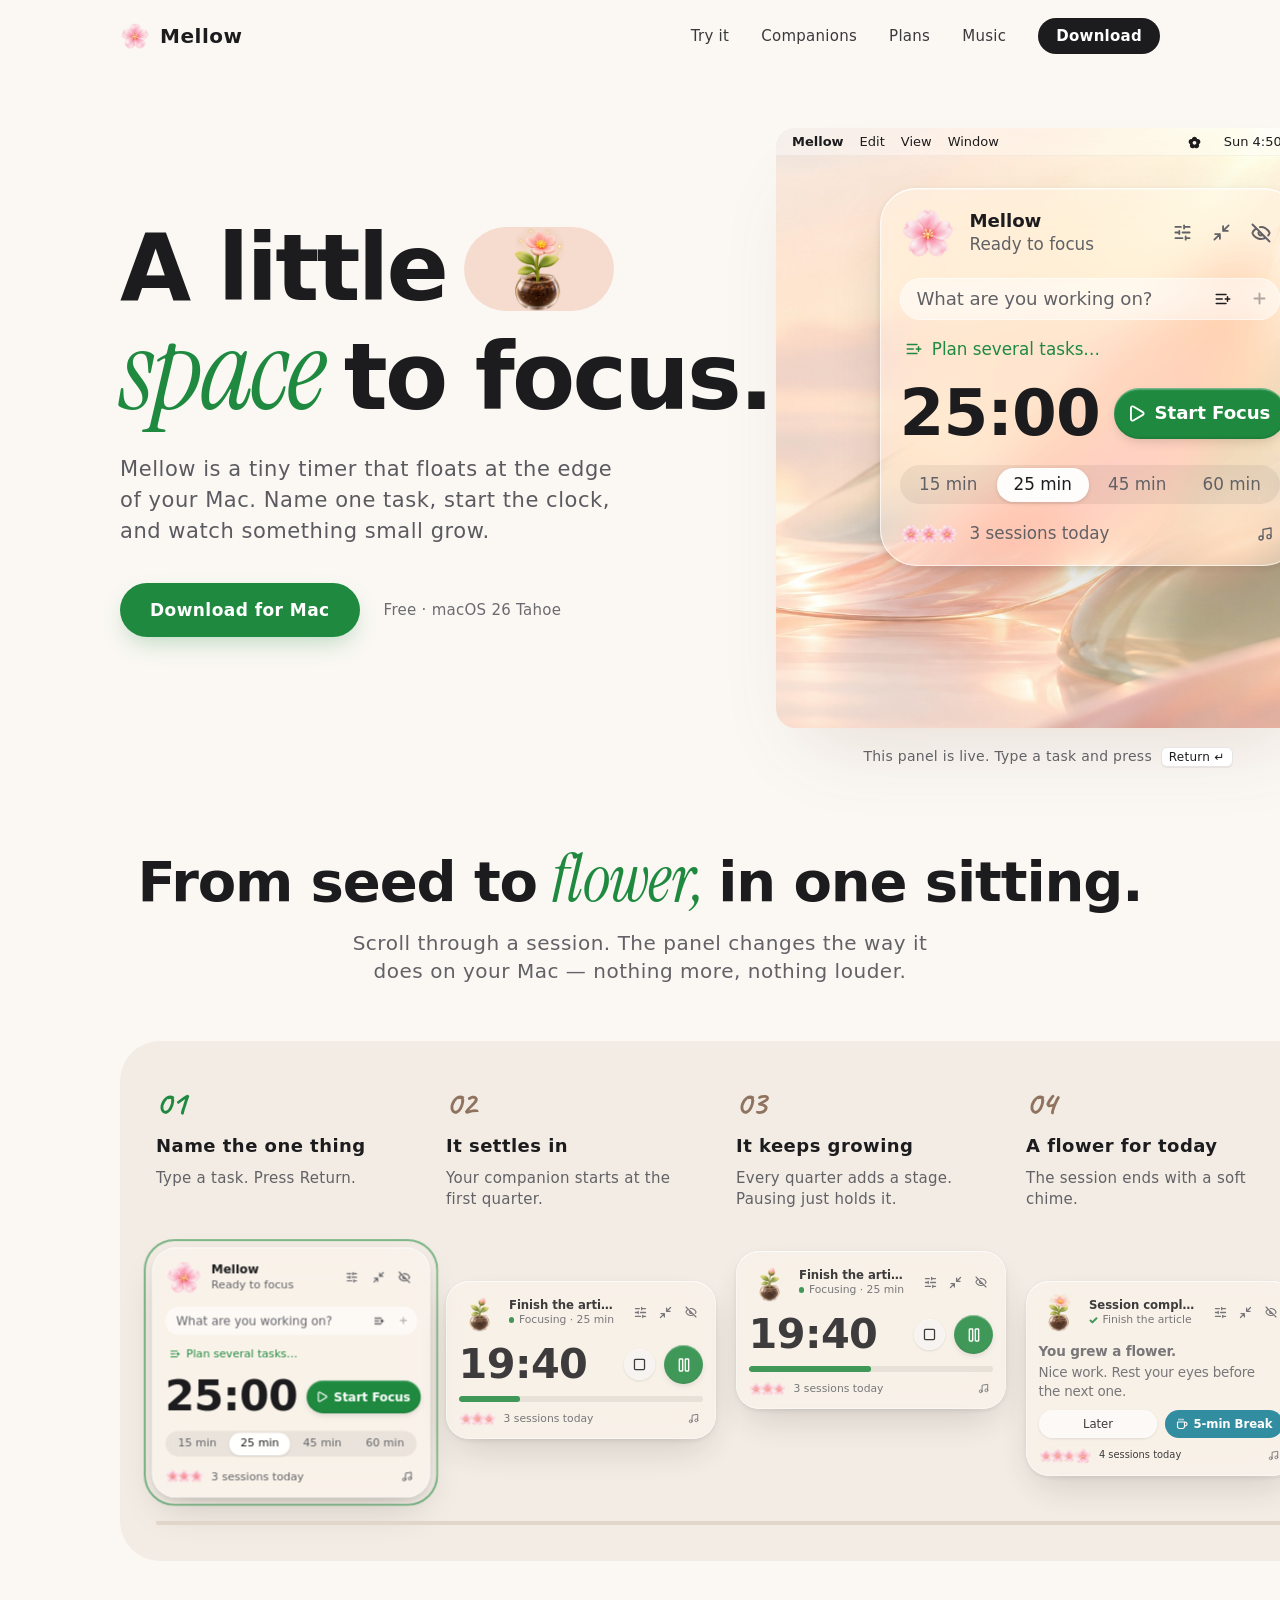
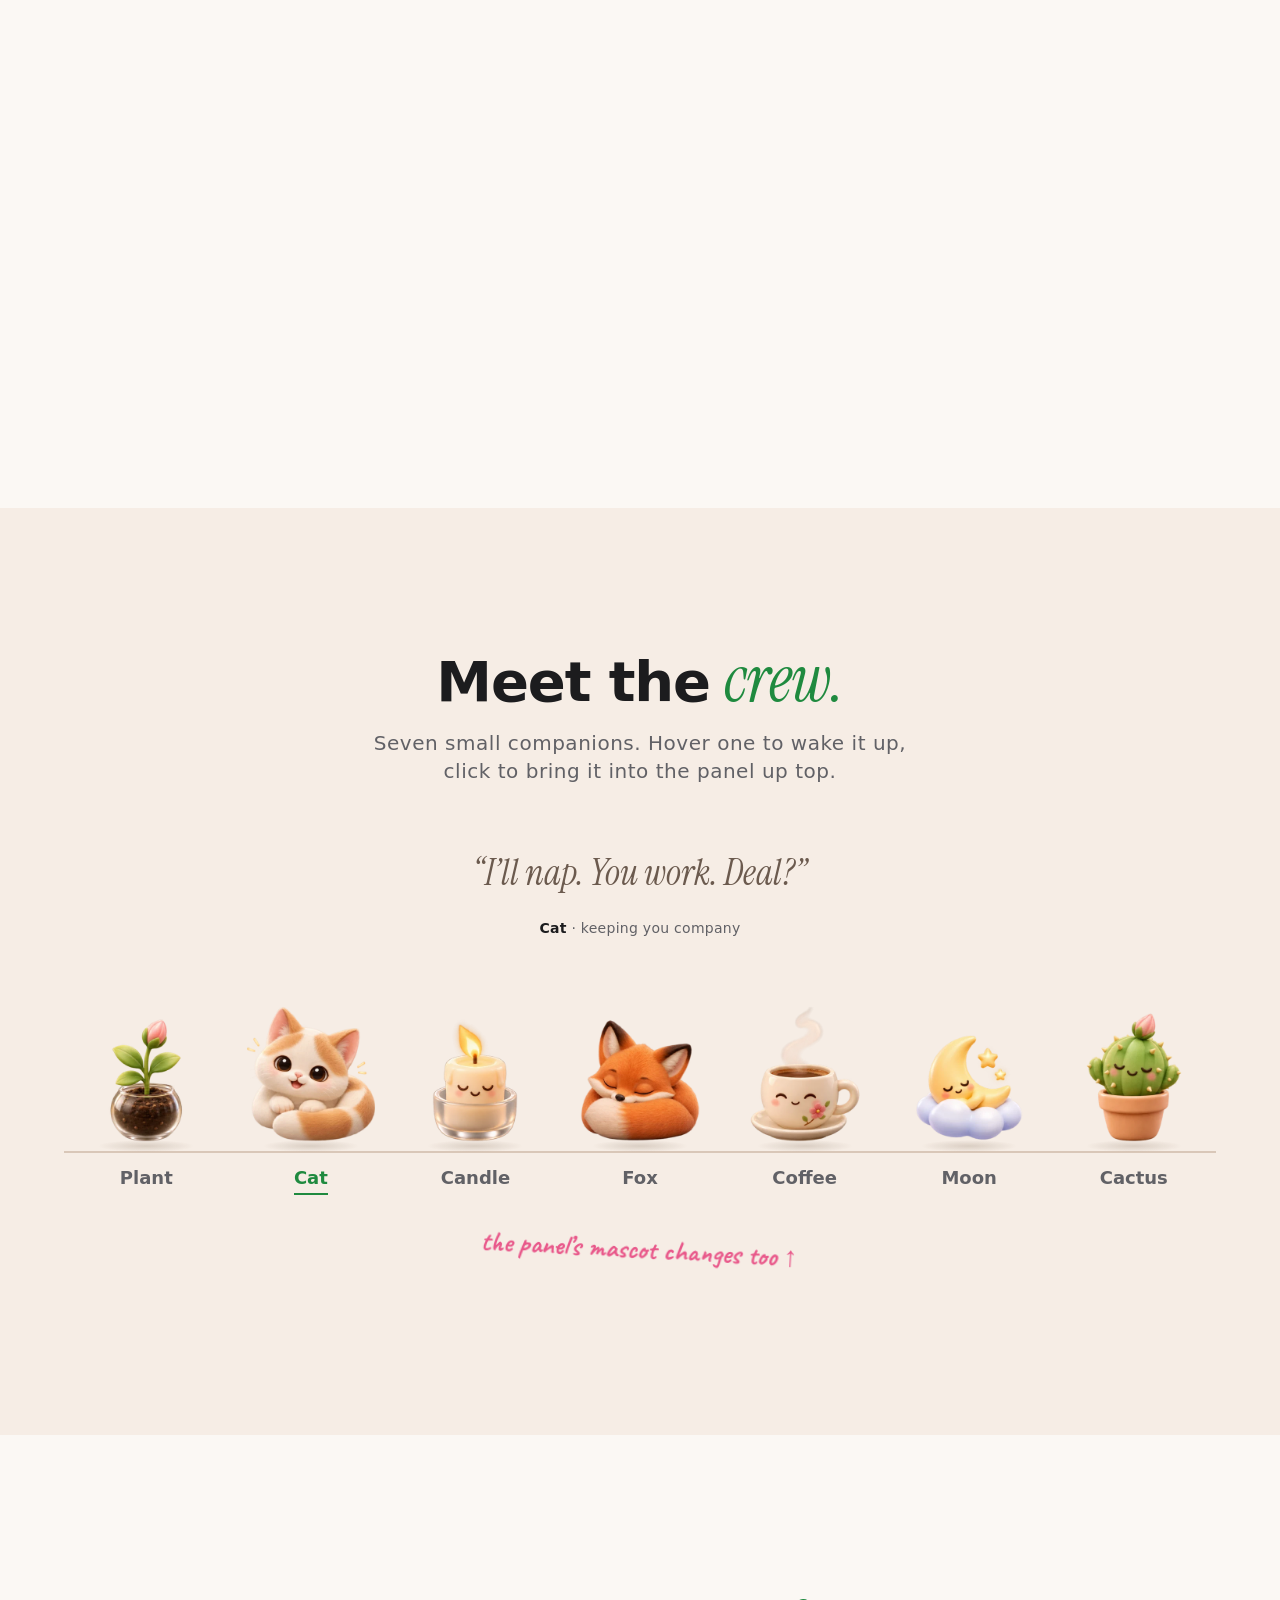
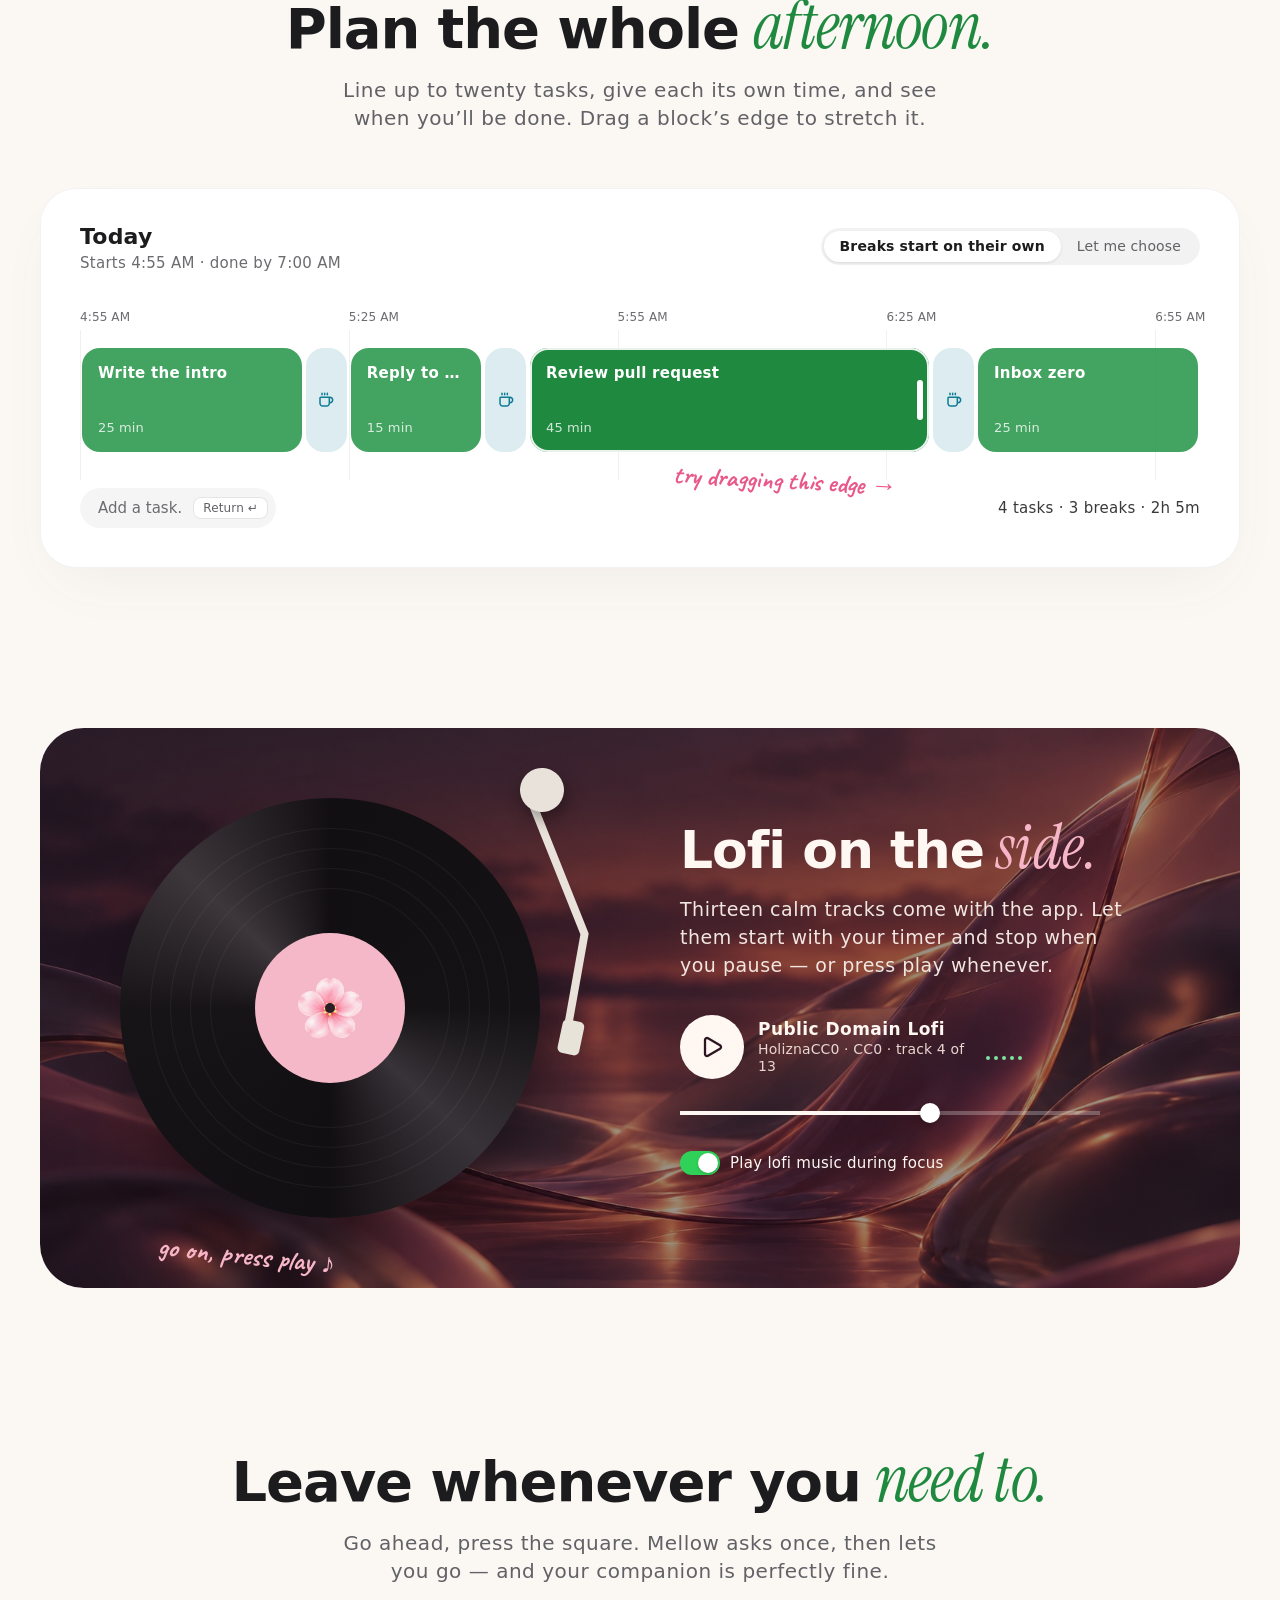
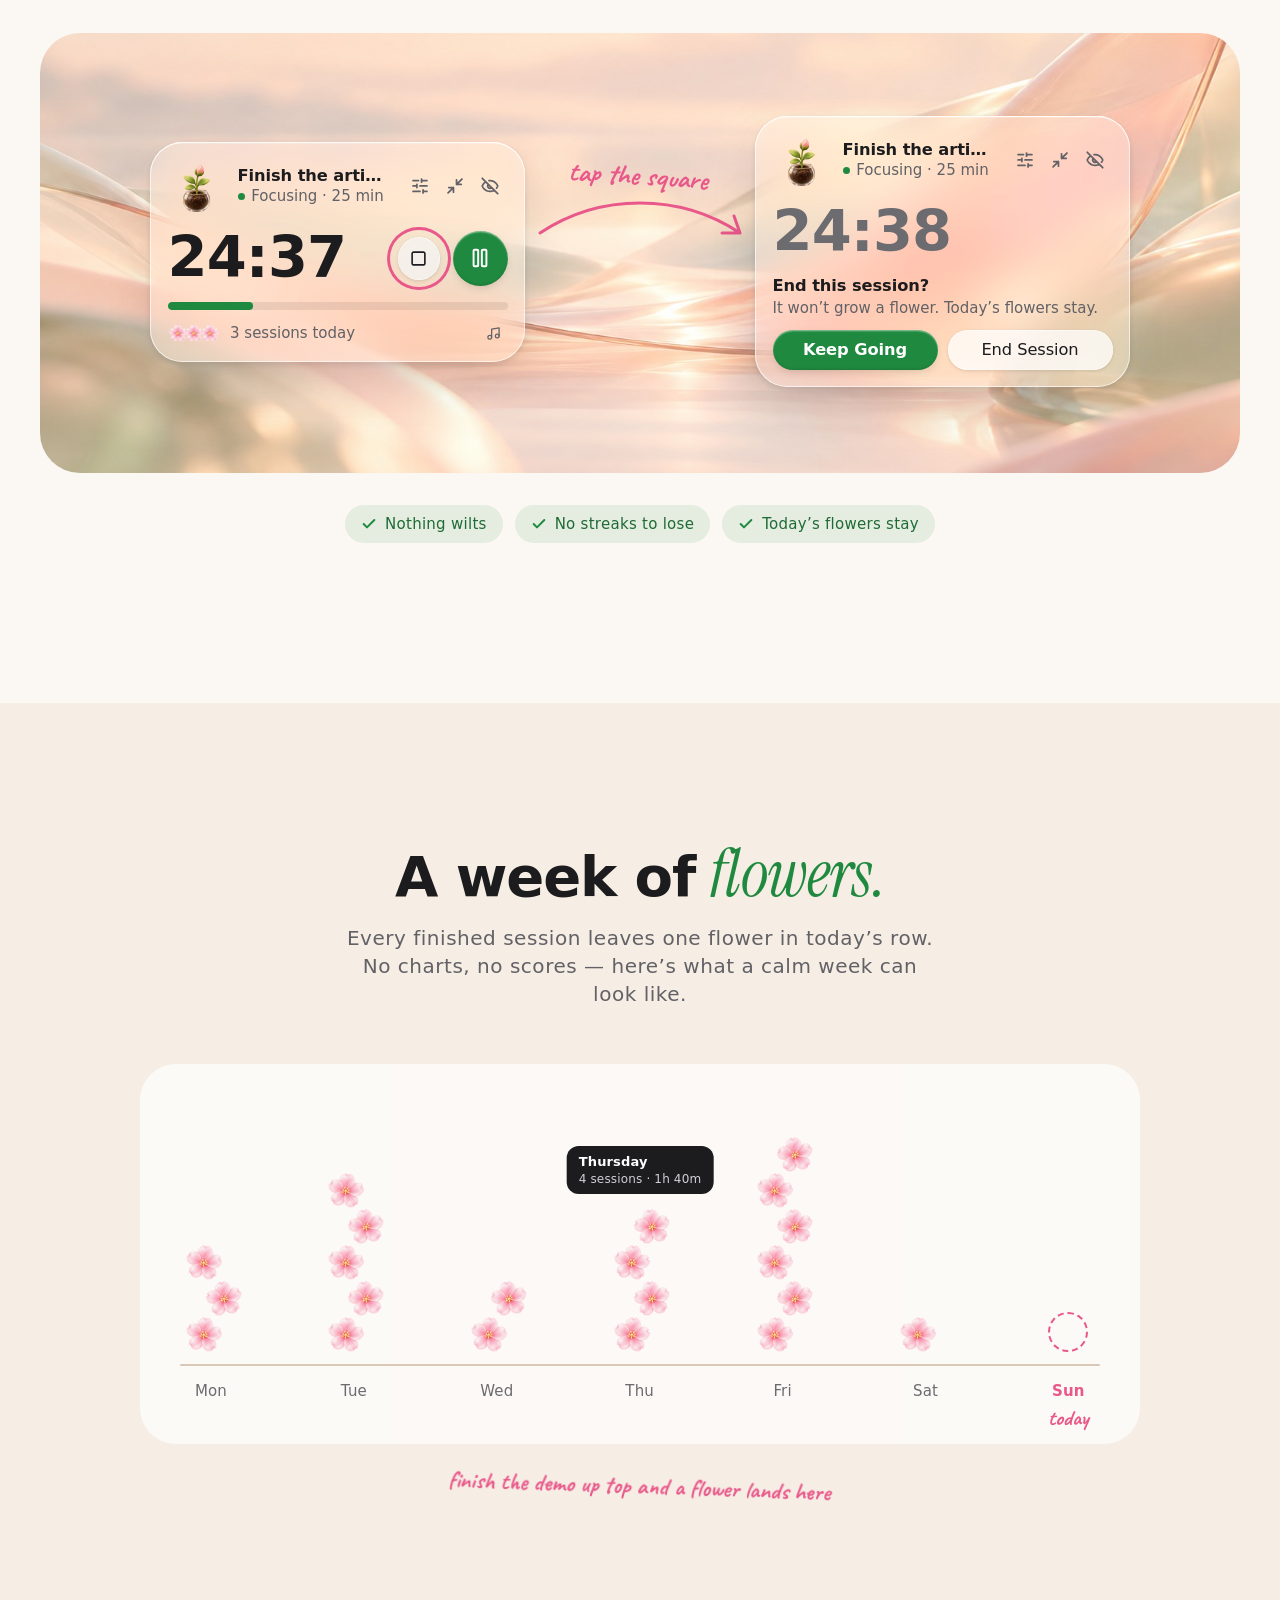
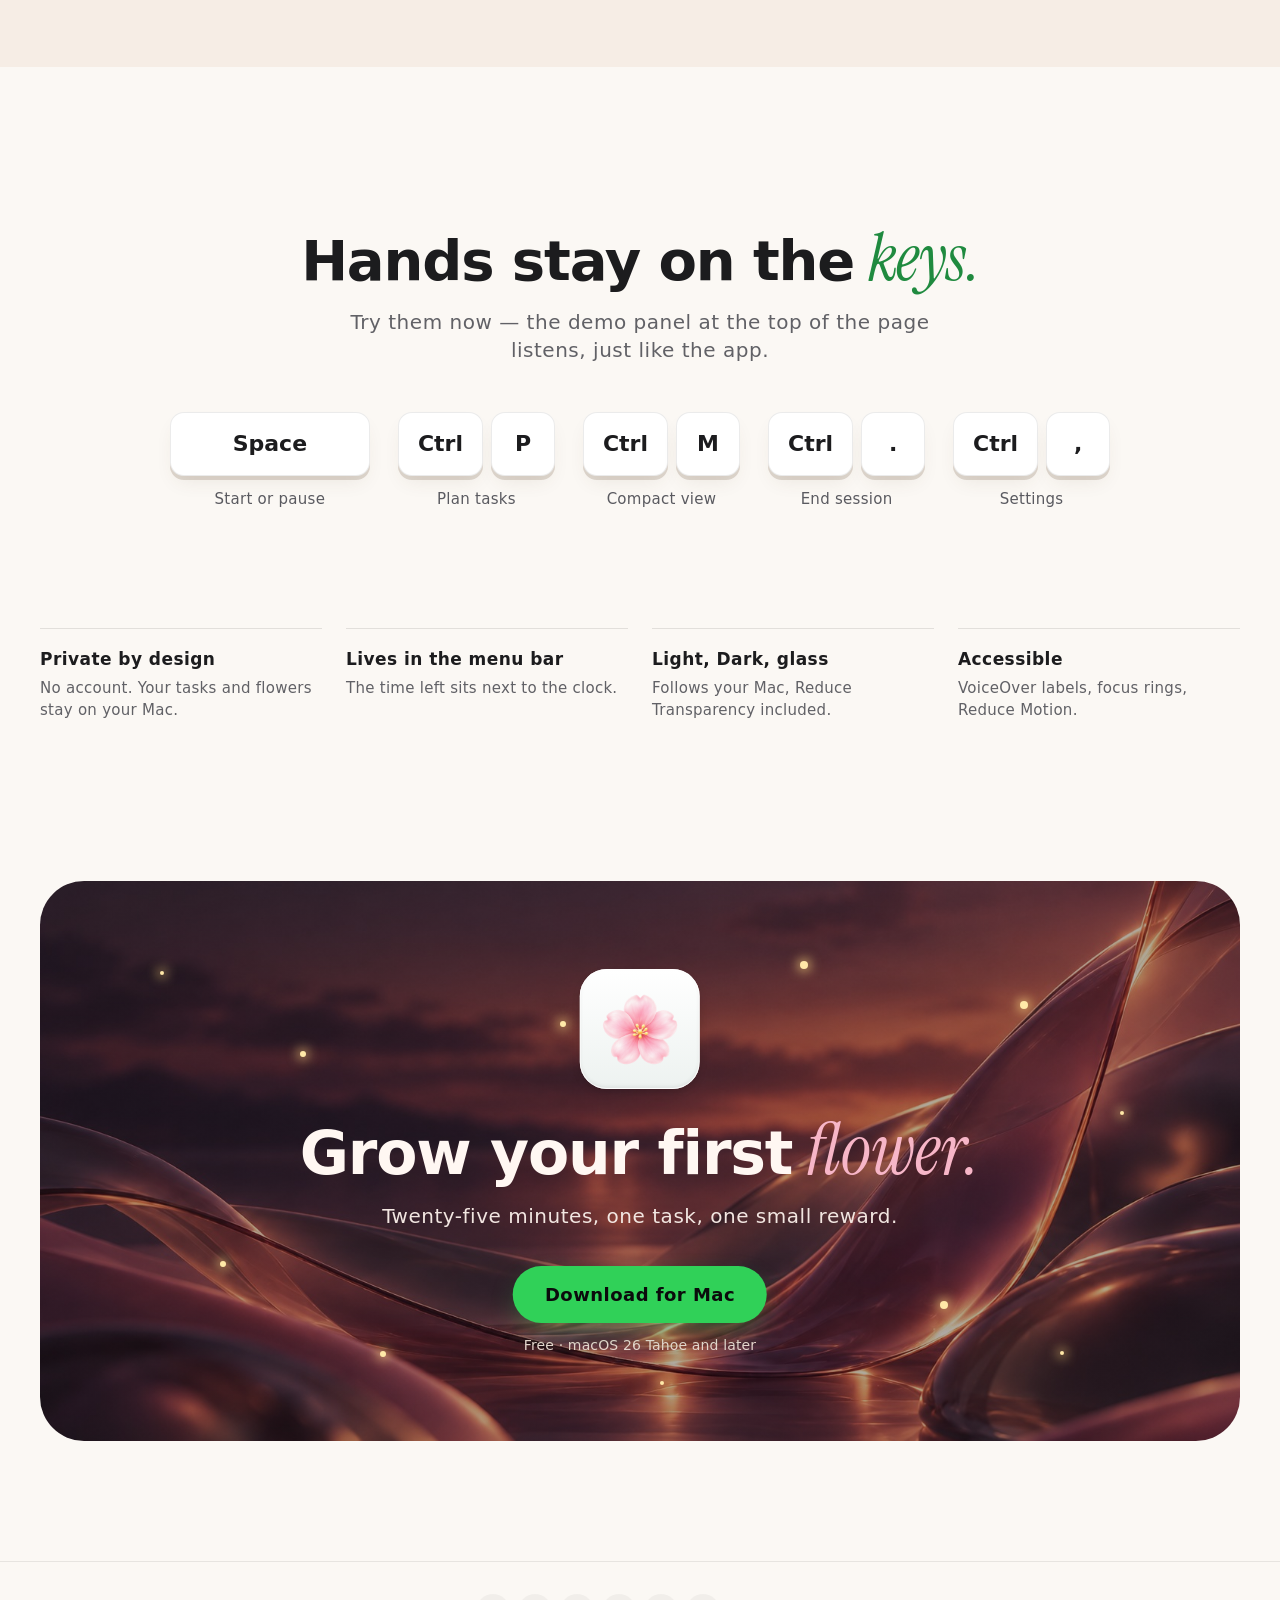
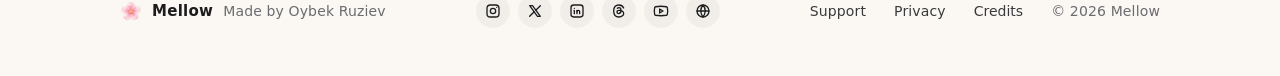
==== website/index.html @ c7fdf2b0 "Redesign the hero stage and the crew section The floating 3D mascots, handwritten arrow and grid of " ====
<!doctype html>
<html lang="en">
<head>
  <meta charset="utf-8">
  <meta name="viewport" content="width=device-width, initial-scale=1">
  <title>Mellow — Focus Timer for Mac</title>
  <meta name="description" content="Mellow is a calm focus timer for Mac. Name one task, start the clock, and watch a small companion grow. Free for macOS 26 Tahoe.">
  <link rel="canonical" href="https://bemellow.cc/">
  <meta name="robots" content="index, follow, max-image-preview:large, max-snippet:-1">
  <meta name="theme-color" content="#fbf8f4">
  <meta name="author" content="Oybek Ruziev">
  <meta name="application-name" content="Mellow">
  <meta name="apple-mobile-web-app-title" content="Mellow">

  <meta property="og:type" content="website">
  <meta property="og:site_name" content="Mellow">
  <meta property="og:url" content="https://bemellow.cc/">
  <meta property="og:title" content="Mellow — Focus Timer for Mac">
  <meta property="og:description" content="Mellow is a calm focus timer for Mac. Name one task, start the clock, and watch a small companion grow. Free for macOS 26 Tahoe.">
  <meta property="og:image" content="https://bemellow.cc/og-image.jpg?v=2">
  <meta property="og:image:secure_url" content="https://bemellow.cc/og-image.jpg?v=2">
  <meta property="og:image:type" content="image/jpeg">
  <meta property="og:image:width" content="1200">
  <meta property="og:image:height" content="600">
  <meta property="og:image:alt" content="Mellow: A little space to focus. The floating focus panel with 24:38 left, and the cat, plant and fox companions.">
  <meta property="og:locale" content="en_US">
  <meta name="twitter:card" content="summary_large_image">
  <meta name="twitter:title" content="Mellow — Focus Timer for Mac">
  <meta name="twitter:description" content="Mellow is a calm focus timer for Mac. Name one task, start the clock, and watch a small companion grow. Free for macOS 26 Tahoe.">
  <meta name="twitter:image" content="https://bemellow.cc/og-image.jpg?v=2">
  <meta name="twitter:image:alt" content="Mellow: A little space to focus. The floating focus panel with 24:38 left, and the cat, plant and fox companions.">

  <link rel="icon" href="/favicon.ico" sizes="48x48">
  <link rel="icon" type="image/png" sizes="32x32" href="/favicon-32.png">
  <link rel="icon" type="image/png" sizes="48x48" href="/favicon-48.png">
  <link rel="icon" type="image/png" sizes="96x96" href="/favicon-96.png">
  <link rel="icon" type="image/png" sizes="192x192" href="/favicon-192.png">
  <link rel="apple-touch-icon" sizes="180x180" href="/apple-touch-icon.png">
  <link rel="manifest" href="/site.webmanifest">

  <script type="application/ld+json">
  {
    "@context": "https://schema.org",
    "@graph": [
      {
        "@type": "WebSite",
        "@id": "https://bemellow.cc/#website",
        "name": "Mellow",
        "alternateName": ["Mellow focus timer", "bemellow"],
        "url": "https://bemellow.cc/",
        "inLanguage": "en"
      },
      {
        "@type": "SoftwareApplication",
        "@id": "https://bemellow.cc/#app",
        "name": "Mellow",
        "alternateName": "Mellow focus timer",
        "url": "https://bemellow.cc/",
        "description": "Mellow is a calm focus timer for Mac. Name one task, start the clock, and watch a small companion grow. Free for macOS 26 Tahoe.",
        "applicationCategory": "ProductivityApplication",
        "applicationSubCategory": "Focus timer",
        "operatingSystem": "macOS 26 Tahoe or later",
        "downloadUrl": "https://bemellow.cc/download/Mellow.dmg",
        "image": "https://bemellow.cc/og-image.jpg",
        "screenshot": "https://bemellow.cc/og-image.jpg",
        "isAccessibleForFree": true,
        "offers": { "@type": "Offer", "price": "0", "priceCurrency": "USD" },
        "author": { "@type": "Person", "name": "Oybek Ruziev", "url": "https://aidancreates.space" },
        "publisher": { "@type": "Person", "name": "Oybek Ruziev", "url": "https://aidancreates.space" }
      }
    ]
  }
  </script>
  <link rel="preconnect" href="https://fonts.googleapis.com">
  <link rel="preconnect" href="https://fonts.gstatic.com" crossorigin>
  <link rel="stylesheet" href="https://fonts.googleapis.com/css2?family=Caveat:wght@700&family=Instrument+Serif:ital@1&display=swap">
  <link rel="stylesheet" href="styles.css">
  <script type="module" src="app.js"></script>
</head>
<body>
<a class="skip" href="#main">Skip to content</a>

<header class="nav" id="top">
  <a class="brand" href="#top" aria-label="Mellow home">
    <img src="assets/logo.png" alt="" width="30" height="30">
    <span>Mellow</span>
  </a>
  <nav class="nav-links" aria-label="Main">
    <a href="#try" data-try>Try it</a>
    <a href="#companions">Companions</a>
    <a href="#plans">Plans</a>
    <a href="#music">Music</a>
    <button class="nav-chip" type="button" data-nav-chip hidden aria-label="Back to the demo timer">
      <i class="ic ic-mellow" aria-hidden="true"></i><span data-chip-time>25:00</span>
    </button>
    <a class="btn-nav" href="/download/Mellow.dmg">Download</a>
  </nav>
</header>

<main id="main">

<!-- Hero · Try it -->
<section class="hero" id="try" aria-labelledby="hero-title">
  <div class="hero-copy">
    <h1 id="hero-title" class="hero-title">
      <span class="hero-line hero-line-1">A little
        <span class="hero-pill" aria-hidden="true"><img src="assets/companions/plant-done.webp" alt="" width="92" height="92"></span>
      </span>
      <span class="hero-line hero-line-2"><em class="accent">space</em> to focus.</span>
    </h1>
    <p class="hero-sub">Mellow is a tiny timer that floats at the edge of your Mac. Name one task, start the clock, and watch something small grow.</p>
    <div class="hero-ctas">
      <a class="btn-green" href="/download/Mellow.dmg">Download for Mac</a>
      <span class="hero-req">Free · macOS 26 Tahoe</span>
    </div>
  </div>

  <div class="stage" data-stage>
    <div class="stage-bg" aria-hidden="true"></div>
    <div class="menubar" aria-hidden="true">
      <span class="mb-left"><b>Mellow</b><span>Edit</span><span>View</span><span>Window</span></span>
      <span class="mb-right"><span class="mb-item" data-mb-item><i class="ic ic-mellow"></i><span data-mb-time hidden>25:00</span></span><span data-mb-clock></span></span>
    </div>

    <div class="panel-wrap" data-panel-wrap>
      <div class="panel demo-panel" data-demo-panel data-view="ready" role="group" aria-label="Mellow demo panel">

        <!-- Ready -->
        <div class="view view-ready is-active" data-view-name="ready">
          <div class="p-header">
            <img class="p-logo" src="assets/logo.png" alt="" width="40" height="40">
            <div class="p-title">
              <span class="p-name">Mellow</span>
              <span class="p-sub">Ready to focus</span>
            </div>
            <div class="p-toolbar">
              <button class="tb" type="button" data-action="settings" aria-label="Settings"><i class="ic ic-settings"></i></button>
              <button class="tb" type="button" data-action="compact" aria-label="Compact view"><i class="ic ic-compact"></i></button>
              <button class="tb" type="button" data-action="hide" aria-label="Hide panel"><i class="ic ic-hide"></i></button>
            </div>
          </div>
          <form class="p-field" data-task-form>
            <label class="sr-only" for="task-input">What are you working on?</label>
            <input id="task-input" type="text" placeholder="What are you working on?" autocomplete="off" maxlength="60" data-task-input>
            <span class="p-field-actions">
              <button type="button" class="fa" data-action="plans" aria-label="Plan several tasks"><i class="ic ic-list"></i></button>
              <button type="button" class="fa fa-dim" data-action="plans" aria-label="Add to plan"><i class="ic ic-plus"></i></button>
            </span>
          </form>
          <button class="p-planlink" type="button" data-action="plans"><i class="ic ic-list"></i>Plan several tasks…</button>
          <div class="p-timer">
            <span class="p-time" data-ready-time>25:00</span>
            <button class="btn-start" type="button" data-action="start"><i class="ic ic-play"></i>Start Focus</button>
          </div>
          <div class="p-seg" role="radiogroup" aria-label="Focus length" data-seg>
            <button type="button" role="radio" aria-checked="false" data-min="15">15 min</button>
            <button type="button" role="radio" aria-checked="true" data-min="25">25 min</button>
            <button type="button" role="radio" aria-checked="false" data-min="45">45 min</button>
            <button type="button" role="radio" aria-checked="false" data-min="60">60 min</button>
          </div>
          <div class="p-today">
            <span class="p-flowers" data-panel-flowers></span>
            <span class="p-today-label" data-panel-count>3 sessions today</span>
            <button class="p-music" type="button" data-action="music" aria-label="Play lofi music" aria-pressed="false"><i class="ic ic-music"></i></button>
          </div>
        </div>

        <!-- Focus / Paused / Confirm -->
        <div class="view view-focus" data-view-name="focus" aria-hidden="true">
          <div class="p-header">
            <span class="p-companion"><img data-companion-img src="assets/companions/cat-1.webp" alt="" width="46" height="46"></span>
            <div class="p-title">
              <span class="p-name" data-focus-task>Finish the article</span>
              <span class="p-status"><span class="p-dot"></span><span data-focus-status>Focusing · demo</span></span>
            </div>
            <div class="p-toolbar">
              <button class="tb" type="button" data-action="settings" aria-label="Settings"><i class="ic ic-settings"></i></button>
              <button class="tb" type="button" data-action="compact" aria-label="Compact view"><i class="ic ic-compact"></i></button>
              <button class="tb" type="button" data-action="hide" aria-label="Hide panel"><i class="ic ic-hide"></i></button>
            </div>
          </div>
          <div class="p-timer">
            <span class="p-time" data-focus-time>25:00</span>
            <span class="p-run-ctrls">
              <button class="btn-end" type="button" data-action="end" aria-label="End session"><i class="ic ic-stop"></i></button>
              <button class="btn-pause" type="button" data-action="pause" aria-label="Pause"><i class="ic ic-pause"></i></button>
            </span>
          </div>
          <div class="p-running-rows">
            <div class="p-progress"><span data-focus-progress></span></div>
            <div class="p-today">
              <span class="p-flowers" data-panel-flowers></span>
              <span class="p-today-label" data-panel-count>3 sessions today</span>
              <button class="p-music" type="button" data-action="music" aria-label="Play lofi music" aria-pressed="false"><i class="ic ic-music"></i></button>
            </div>
          </div>
          <div class="p-confirm-rows">
            <div class="p-confirm">
              <p class="p-q">End this session?</p>
              <p class="p-cons">It won’t grow a flower. Today’s flowers stay.</p>
            </div>
            <div class="p-actions">
              <button class="btn-tinted" type="button" data-action="keep">Keep Going</button>
              <button class="btn-glass" type="button" data-action="confirm-end">End Session</button>
            </div>
          </div>
        </div>

        <!-- Complete -->
        <div class="view view-complete" data-view-name="complete" aria-hidden="true">
          <div class="p-header">
            <span class="p-companion"><img data-companion-done src="assets/companions/cat-done.webp" alt="" width="46" height="46"></span>
            <div class="p-title">
              <span class="p-name">Session complete</span>
              <span class="p-status"><i class="ic ic-check p-check"></i><span data-complete-task>Finish the article</span></span>
            </div>
            <div class="p-toolbar">
              <button class="tb" type="button" data-action="settings" aria-label="Settings"><i class="ic ic-settings"></i></button>
              <button class="tb" type="button" data-action="compact" aria-label="Compact view"><i class="ic ic-compact"></i></button>
              <button class="tb" type="button" data-action="hide" aria-label="Hide panel"><i class="ic ic-hide"></i></button>
            </div>
          </div>
          <div class="p-message">
            <p class="p-msg-title">You grew a flower.</p>
            <p class="p-msg-detail">Nice work. Rest your eyes before the next one.</p>
          </div>
          <div class="p-actions">
            <button class="btn-glass" type="button" data-action="later">Later</button>
            <button class="btn-break" type="button" data-action="break"><i class="ic ic-cup"></i>5-min Break</button>
          </div>
          <div class="p-today p-today-new">
            <span class="p-flowers" data-panel-flowers data-new></span>
            <span class="p-today-label" data-panel-count data-new>4 sessions today</span>
            <button class="p-music" type="button" data-action="music" aria-label="Play lofi music" aria-pressed="false"><i class="ic ic-music"></i></button>
          </div>
        </div>
      </div>

      <!-- Compact capsule (⌘M) -->
      <div class="panel capsule" data-capsule hidden>
        <span class="p-companion"><img data-companion-img src="assets/companions/cat-1.webp" alt="" width="36" height="36"></span>
        <button class="cap-time" type="button" data-action="compact" aria-label="Open the full panel">
          <span class="cap-t" data-cap-time>25:00</span>
          <span class="cap-s" data-cap-state>Ready</span>
        </button>
        <button class="btn-pause cap-btn" type="button" data-action="toggle" aria-label="Start or pause"><i class="ic ic-play" data-cap-icon></i></button>
      </div>
    </div>

    <p class="stage-hint">This panel is live. Type a task and press <kbd>Return ↵</kbd></p>
  </div>
  <p class="sr-only" aria-live="polite" data-live></p>
</section>

<!-- Session story -->
<section class="story dim-able" id="story" aria-labelledby="story-title" data-story>
  <div class="story-sticky">
    <h2 class="sec-title" id="story-title">From seed to <em class="accent">flower,</em> in one sitting.</h2>
    <p class="sec-sub">Scroll through a session. The panel changes the way it does on your Mac — nothing more, nothing louder.</p>
    <div class="filmstrip" data-filmstrip>
      <svg class="story-path" width="1080" height="52" viewBox="0 -4 1080 52" fill="none" aria-hidden="true">
        <defs>
          <mask id="story-path-mask" maskUnits="userSpaceOnUse" x="-10" y="-60" width="1100" height="170">
            <path data-story-mask d="M 0 24.2 C 240 -55.8 360 94.2 540 24.2 C 720 -45.8 840 94.2 1080 24.2" stroke="#fff" stroke-width="6" fill="none"/>
          </mask>
        </defs>
        <path mask="url(#story-path-mask)" d="M 0 24.2 C 240 -55.8 360 94.2 540 24.2 C 720 -45.8 840 94.2 1080 24.2" stroke="#C9B6A6" stroke-width="2" stroke-dasharray="2 8" stroke-linecap="round"/>
      </svg>
      <ol class="steps" data-steps>
        <li class="step" data-step="0">
          <div class="step-copy">
            <span class="step-num">01</span>
            <h3>Name the one thing</h3>
            <p>Type a task. Press Return.</p>
          </div>
          <div class="step-panel">
            <div class="panel panel-static view-ready">
              <div class="p-header">
                <img class="p-logo" src="assets/logo.png" alt="" width="40" height="40" loading="lazy">
                <div class="p-title"><span class="p-name">Mellow</span><span class="p-sub">Ready to focus</span></div>
                <div class="p-toolbar" aria-hidden="true"><span class="tb"><i class="ic ic-settings"></i></span><span class="tb"><i class="ic ic-compact"></i></span><span class="tb"><i class="ic ic-hide"></i></span></div>
              </div>
              <div class="p-field"><span class="p-ph">What are you working on?</span><span class="p-field-actions"><span class="fa"><i class="ic ic-list"></i></span><span class="fa fa-dim"><i class="ic ic-plus"></i></span></span></div>
              <span class="p-planlink"><i class="ic ic-list"></i>Plan several tasks…</span>
              <div class="p-timer"><span class="p-time">25:00</span><span class="btn-start"><i class="ic ic-play"></i>Start Focus</span></div>
              <div class="p-seg"><span>15 min</span><span aria-checked="true">25 min</span><span>45 min</span><span>60 min</span></div>
              <div class="p-today"><span class="p-flowers"><i></i><i></i><i></i></span><span class="p-today-label">3 sessions today</span><span class="p-music"><i class="ic ic-music"></i></span></div>
            </div>
          </div>
        </li>
        <li class="step" data-step="1">
          <div class="step-copy">
            <span class="step-num">02</span>
            <h3>It settles in</h3>
            <p>Your companion starts at the first quarter.</p>
          </div>
          <div class="step-panel">
            <div class="panel panel-static view-focus">
              <div class="p-header">
                <span class="p-companion"><img src="assets/companions/plant-1.webp" alt="" width="46" height="46"></span>
                <div class="p-title"><span class="p-name">Finish the article</span><span class="p-status"><span class="p-dot"></span>Focusing · 25 min</span></div>
                <div class="p-toolbar" aria-hidden="true"><span class="tb"><i class="ic ic-settings"></i></span><span class="tb"><i class="ic ic-compact"></i></span><span class="tb"><i class="ic ic-hide"></i></span></div>
              </div>
              <div class="p-timer"><span class="p-time">19:40</span><span class="p-run-ctrls"><span class="btn-end"><i class="ic ic-stop"></i></span><span class="btn-pause"><i class="ic ic-pause"></i></span></span></div>
              <div class="p-progress"><span style="width:25%"></span></div>
              <div class="p-today"><span class="p-flowers"><i></i><i></i><i></i></span><span class="p-today-label">3 sessions today</span><span class="p-music"><i class="ic ic-music"></i></span></div>
            </div>
          </div>
        </li>
        <li class="step" data-step="2">
          <div class="step-copy">
            <span class="step-num">03</span>
            <h3>It keeps growing</h3>
            <p>Every quarter adds a stage. Pausing just holds it.</p>
          </div>
          <div class="step-panel">
            <div class="panel panel-static view-focus">
              <div class="p-header">
                <span class="p-companion"><img data-story-companion src="assets/companions/plant-4.webp" alt="" width="46" height="46"></span>
                <div class="p-title"><span class="p-name">Finish the article</span><span class="p-status"><span class="p-dot"></span>Focusing · 25 min</span></div>
                <div class="p-toolbar" aria-hidden="true"><span class="tb"><i class="ic ic-settings"></i></span><span class="tb"><i class="ic ic-compact"></i></span><span class="tb"><i class="ic ic-hide"></i></span></div>
              </div>
              <div class="p-timer"><span class="p-time" data-story-time>06:12</span><span class="p-run-ctrls"><span class="btn-end"><i class="ic ic-stop"></i></span><span class="btn-pause"><i class="ic ic-pause"></i></span></span></div>
              <div class="p-progress"><span data-story-progress style="width:75%"></span></div>
              <div class="p-today"><span class="p-flowers"><i></i><i></i><i></i></span><span class="p-today-label">3 sessions today</span><span class="p-music"><i class="ic ic-music"></i></span></div>
            </div>
          </div>
        </li>
        <li class="step" data-step="3">
          <div class="step-copy">
            <span class="step-num">04</span>
            <h3>A flower for today</h3>
            <p>The session ends with a soft chime.</p>
          </div>
          <div class="step-panel">
            <div class="panel panel-static view-complete">
              <div class="p-header">
                <span class="p-companion"><img src="assets/companions/plant-done.webp" alt="" width="46" height="46"></span>
                <div class="p-title"><span class="p-name">Session complete</span><span class="p-status"><i class="ic ic-check p-check"></i>Finish the article</span></div>
                <div class="p-toolbar" aria-hidden="true"><span class="tb"><i class="ic ic-settings"></i></span><span class="tb"><i class="ic ic-compact"></i></span><span class="tb"><i class="ic ic-hide"></i></span></div>
              </div>
              <div class="p-message"><p class="p-msg-title">You grew a flower.</p><p class="p-msg-detail">Nice work. Rest your eyes before the next one.</p></div>
              <div class="p-actions"><span class="btn-glass">Later</span><span class="btn-break"><i class="ic ic-cup"></i>5-min Break</span></div>
              <div class="p-today p-today-new"><span class="p-flowers"><i></i><i></i><i></i><i class="new"></i></span><span class="p-today-label">4 sessions today</span><span class="p-music"><i class="ic ic-music"></i></span></div>
            </div>
          </div>
        </li>
      </ol>
      <div class="story-rail" aria-hidden="true"><span data-story-rail></span></div>
    </div>
    <div class="story-dots" aria-hidden="true" data-story-dots><i></i><i></i><i></i><i></i></div>
  </div>
</section>

<!-- Meet the crew -->
<section class="crew band dim-able" id="companions" aria-labelledby="crew-title">
  <h2 class="sec-title" id="crew-title">Meet the <em class="accent">crew.</em></h2>
  <p class="sec-sub crew-sub">Seven small companions. Hover one to wake it up, click to bring it into the panel up top.</p>
  <div class="crew-quote" aria-hidden="true">
    <p class="cq-text" data-cq-text>“I’ll nap. You work. Deal?”</p>
    <p class="cq-who"><span data-cq-name>Cat</span> · <span data-cq-state>keeping you company</span></p>
  </div>
  <div class="shelf" role="radiogroup" aria-label="Choose a companion" data-cards>
    <div class="pal" role="radio" tabindex="-1" aria-checked="false" data-type="plant" data-quote="“I grow a little every quarter.”"><span class="pal-stage"><span class="sprite" aria-hidden="true"></span></span><span class="pal-name">Plant</span></div>
    <div class="pal" role="radio" tabindex="-1" aria-checked="false" data-type="cat" data-quote="“I’ll nap. You work. Deal?”"><span class="pal-stage"><span class="sprite" aria-hidden="true"></span></span><span class="pal-name">Cat</span></div>
    <div class="pal" role="radio" tabindex="-1" aria-checked="false" data-type="candle" data-quote="“I burn quietly till you’re done.”"><span class="pal-stage"><span class="sprite" aria-hidden="true"></span></span><span class="pal-name">Candle</span></div>
    <div class="pal" role="radio" tabindex="-1" aria-checked="false" data-type="fox" data-quote="“Curled up. One ear on you.”"><span class="pal-stage"><span class="sprite" aria-hidden="true"></span></span><span class="pal-name">Fox</span></div>
    <div class="pal" role="radio" tabindex="-1" aria-checked="false" data-type="coffee" data-quote="“Still warm when you’re back.”" data-nowake><span class="pal-stage"><span class="sprite" aria-hidden="true"></span></span><span class="pal-name">Coffee</span></div>
    <div class="pal" role="radio" tabindex="-1" aria-checked="false" data-type="moon" data-quote="“Drifting by until the bell.”" data-nowake><span class="pal-stage"><span class="sprite" aria-hidden="true"></span></span><span class="pal-name">Moon</span></div>
    <div class="pal" role="radio" tabindex="-1" aria-checked="false" data-type="cactus" data-quote="“Prickly outside. Blooms for you.”"><span class="pal-stage"><span class="sprite" aria-hidden="true"></span></span><span class="pal-name">Cactus</span></div>
  </div>
  <p class="hand crew-note" aria-hidden="true">the panel’s mascot changes too ↑</p>
</section>

<!-- Plan timeline -->
<section class="plans dim-able" id="plans" aria-labelledby="plans-title">
  <h2 class="sec-title" id="plans-title">Plan the whole <em class="accent">afternoon.</em></h2>
  <p class="sec-sub">Line up to twenty tasks, give each its own time, and see when you’ll be done. Drag a block’s edge to stretch it.</p>
  <div class="tl-card" data-timeline>
    <div class="tl-head">
      <div>
        <h3 class="tl-title">Today</h3>
        <p class="tl-summary" data-tl-summary>Starts 1:00 PM · done by 3:05 PM</p>
      </div>
      <div class="tl-toggle" role="radiogroup" aria-label="When time is up">
        <button type="button" role="radio" aria-checked="true" data-breaks="auto">Breaks start on their own</button>
        <button type="button" role="radio" aria-checked="false" data-breaks="choose">Let me choose</button>
      </div>
    </div>
    <div class="tl-scroll" data-tl-scroll>
      <div class="tl-track" data-tl-track>
        <div class="tl-grid" data-tl-grid aria-hidden="true"></div>
        <ol class="tl-blocks" data-tl-blocks aria-label="Planned tasks"></ol>
        <div class="tl-now" data-tl-now aria-hidden="true"></div>
        <div class="tl-tip" data-tl-tip hidden></div>
        <span class="hand tl-hint" data-tl-hint aria-hidden="true">try dragging this edge →</span>
      </div>
    </div>
    <div class="tl-foot">
      <form class="tl-add" data-tl-add>
        <label class="sr-only" for="tl-input">Add a task</label>
        <input id="tl-input" type="text" placeholder="Add a task…" maxlength="40" autocomplete="off" data-tl-input>
        <button class="key-return" type="submit">Return ↵</button>
      </form>
      <p class="tl-count" data-tl-count aria-live="polite">4 tasks · 3 breaks · 2h 5m</p>
    </div>
  </div>
</section>

<!-- Lofi player -->
<section class="lofi dim-able" id="music" aria-labelledby="lofi-title">
  <div class="player dusk" data-player>
    <div class="vinyl-wrap" aria-hidden="true">
      <div class="vinyl" data-vinyl>
        <span class="groove g1"></span><span class="groove g2"></span><span class="groove g3"></span><span class="groove g4"></span>
        <span class="vinyl-label"><img src="assets/logo.png" alt="" width="72" height="72" loading="lazy"></span>
        <span class="vinyl-hole"></span>
      </div>
    </div>
    <div class="tonearm" data-tonearm aria-hidden="true">
      <svg class="arm" width="46" height="236" viewBox="0 0 46 236" fill="none"><path d="M 36 0 L 46 150 L 0 236" stroke="#E9E2DA" stroke-width="8"/></svg>
      <span class="arm-pivot"></span>
      <span class="arm-head"></span>
    </div>
    <div class="lofi-copy">
      <h2 class="lofi-title" id="lofi-title">Lofi on the <em class="accent">side.</em></h2>
      <p class="lofi-body">Thirteen calm tracks come with the app. Let them start with your timer and stop when you pause — or press play whenever.</p>
      <div class="now-playing">
        <button class="play-btn" type="button" data-play aria-label="Play lofi music" aria-pressed="false"><i class="ic ic-play" data-play-icon></i></button>
        <div class="track">
          <span class="track-title">Public Domain Lofi</span>
          <span class="track-sub">HoliznaCC0 · CC0 · track 4 of 13</span>
        </div>
        <span class="eq" data-eq aria-hidden="true"><i></i><i></i><i></i><i></i><i></i></span>
      </div>
      <label class="volume">
        <span class="sr-only">Volume</span>
        <input type="range" min="0" max="100" value="60" data-volume style="--v:60%">
      </label>
      <label class="switch-row">
        <input type="checkbox" role="switch" checked data-music-focus>
        <span class="switch" aria-hidden="true"></span>
        <span>Play lofi music during focus</span>
      </label>
    </div>
    <span class="hand lofi-note" aria-hidden="true">go on, press play ♪</span>
  </div>
</section>

<!-- End early -->
<section class="end dim-able" id="end-early" aria-labelledby="end-title">
  <h2 class="sec-title" id="end-title">Leave whenever you <em class="accent">need to.</em></h2>
  <p class="sec-sub">Go ahead, press the square. Mellow asks once, then lets you go — and your companion is perfectly fine.</p>
  <div class="end-demo" data-end-demo>
    <div class="end-left">
      <div class="panel end-panel view-focus" data-end-panel data-state="running">
        <div class="p-header">
          <span class="p-companion"><img src="assets/companions/plant-3.webp" alt="" width="46" height="46" data-end-companion></span>
          <div class="p-title"><span class="p-name">Finish the article</span><span class="p-status" data-end-status><span class="p-dot"></span><span data-end-status-text>Focusing · 25 min</span></span></div>
          <div class="p-toolbar" aria-hidden="true"><span class="tb"><i class="ic ic-settings"></i></span><span class="tb"><i class="ic ic-compact"></i></span><span class="tb"><i class="ic ic-hide"></i></span></div>
        </div>
        <div class="p-timer">
          <span class="p-time" data-end-time>24:38</span>
          <span class="p-run-ctrls">
            <button class="btn-end" type="button" data-end-square aria-label="End session"><i class="ic ic-stop"></i><span class="pulse" aria-hidden="true"></span></button>
            <button class="btn-pause" type="button" data-end-pause aria-label="Pause"><i class="ic ic-pause"></i></button>
          </span>
          <button class="btn-start" type="button" data-end-restart hidden><i class="ic ic-play"></i>Start Focus</button>
        </div>
        <div class="p-progress"><span data-end-progress style="width:25%"></span></div>
        <div class="p-today"><span class="p-flowers"><i></i><i></i><i></i></span><span class="p-today-label">3 sessions today</span><span class="p-music"><i class="ic ic-music"></i></span></div>
      </div>
    </div>
    <div class="end-hint" aria-hidden="true">
      <span class="hand">tap the square</span>
      <svg width="204" height="46" viewBox="-2 -12 204 46" fill="none"><path d="M 0 30 C 60 -10 140 -10 200 30 M 200 30 L 182 30 M 200 30 L 194 13" stroke="#E8588A" stroke-width="3" stroke-linecap="round"/></svg>
    </div>
    <div class="end-right" data-end-right>
      <div class="panel end-panel view-focus is-confirm" role="group" aria-label="End this session?">
        <div class="p-header">
          <span class="p-companion"><img src="assets/companions/plant-3.webp" alt="" width="46" height="46"></span>
          <div class="p-title"><span class="p-name">Finish the article</span><span class="p-status"><span class="p-dot"></span>Focusing · 25 min</span></div>
          <div class="p-toolbar" aria-hidden="true"><span class="tb"><i class="ic ic-settings"></i></span><span class="tb"><i class="ic ic-compact"></i></span><span class="tb"><i class="ic ic-hide"></i></span></div>
        </div>
        <div class="p-timer"><span class="p-time p-time-dim" data-end-time-dim>24:38</span></div>
        <div class="p-confirm">
          <p class="p-q">End this session?</p>
          <p class="p-cons">It won’t grow a flower. Today’s flowers stay.</p>
        </div>
        <div class="p-actions">
          <button class="btn-tinted" type="button" data-end-keep>Keep Going</button>
          <button class="btn-glass" type="button" data-end-confirm>End Session</button>
        </div>
      </div>
    </div>
  </div>
  <ul class="promises" data-promises>
    <li><i class="ic ic-check"></i>Nothing wilts</li>
    <li><i class="ic ic-check"></i>No streaks to lose</li>
    <li><i class="ic ic-check"></i>Today’s flowers stay</li>
  </ul>
</section>

<!-- Garden week -->
<section class="garden-sec band dim-able" id="garden" aria-labelledby="garden-title">
  <h2 class="sec-title" id="garden-title">A week of <em class="accent">flowers.</em></h2>
  <p class="sec-sub">Every finished session leaves one flower in today’s row. No charts, no scores — here’s what a calm week can look like.</p>
  <div class="garden-scroll">
    <div class="garden" data-garden>
      <ol class="days" data-days></ol>
      <div class="soil" aria-hidden="true"></div>
      <div class="g-tip" data-g-tip role="tooltip"><strong>Thursday</strong><span>4 sessions · 1h 40m</span></div>
    </div>
  </div>
  <p class="hand garden-note" aria-hidden="true">finish the demo up top and a flower lands here</p>
</section>

<!-- Keyboard -->
<section class="keys-sec dim-able" id="keys" aria-labelledby="keys-title">
  <h2 class="sec-title" id="keys-title">Hands stay on the <em class="accent">keys.</em></h2>
  <p class="sec-sub">Try them now — the demo panel at the top of the page listens, just like the app.</p>
  <ul class="shortcuts">
    <li><span class="keys"><button class="keycap keycap-wide" type="button" data-key="space" aria-label="Space: start or pause">Space</button></span><span class="sc-label">Start or pause</span></li>
    <li><span class="keys"><button class="keycap" type="button" data-key="p" aria-label="Command P: plan tasks"><span data-mod>⌘</span></button><button class="keycap" type="button" data-key="p" tabindex="-1" aria-hidden="true">P</button></span><span class="sc-label">Plan tasks</span></li>
    <li><span class="keys"><button class="keycap" type="button" data-key="m" aria-label="Command M: compact view"><span data-mod>⌘</span></button><button class="keycap" type="button" data-key="m" tabindex="-1" aria-hidden="true">M</button></span><span class="sc-label">Compact view</span></li>
    <li><span class="keys"><button class="keycap" type="button" data-key="." aria-label="Command period: end session"><span data-mod>⌘</span></button><button class="keycap" type="button" data-key="." tabindex="-1" aria-hidden="true">.</button></span><span class="sc-label">End session</span></li>
    <li><span class="keys"><button class="keycap" type="button" data-key="," aria-label="Command comma: settings"><span data-mod>⌘</span></button><button class="keycap" type="button" data-key="," tabindex="-1" aria-hidden="true">,</button></span><span class="sc-label">Settings</span></li>
  </ul>
</section>

<!-- Facts -->
<section class="facts dim-able" id="facts" aria-label="Details">
  <div class="fact"><h3>Private by design</h3><p>No account. Your tasks and flowers stay on your Mac.</p></div>
  <div class="fact"><h3>Lives in the menu bar</h3><p>The time left sits next to the clock.</p></div>
  <div class="fact"><h3>Light, Dark, glass</h3><p>Follows your Mac, Reduce Transparency included.</p></div>
  <div class="fact"><h3>Accessible</h3><p>VoiceOver labels, focus rings, Reduce Motion.</p></div>
</section>

<!-- Final CTA -->
<section class="cta-sec dim-able" aria-labelledby="cta-title">
  <div class="cta dusk" data-cta>
    <div class="fireflies" aria-hidden="true">
      <i style="--x:120px;--y:90px;--s:4px;--d:9s;--t:2.1s"></i>
      <i style="--x:260px;--y:170px;--s:6px;--d:12s;--t:3.2s"></i>
      <i style="--x:980px;--y:120px;--s:8px;--d:10s;--t:2.6s"></i>
      <i style="--x:1080px;--y:230px;--s:4px;--d:13s;--t:1.8s"></i>
      <i style="--x:180px;--y:380px;--s:6px;--d:11s;--t:2.9s"></i>
      <i style="--x:900px;--y:420px;--s:8px;--d:14s;--t:3.5s"></i>
      <i style="--x:1020px;--y:470px;--s:4px;--d:8s;--t:2.3s"></i>
      <i style="--x:340px;--y:470px;--s:6px;--d:12.5s;--t:2s"></i>
      <i style="--x:760px;--y:80px;--s:8px;--d:9.5s;--t:3s"></i>
      <i style="--x:620px;--y:500px;--s:4px;--d:13.5s;--t:2.4s"></i>
      <i style="--x:520px;--y:140px;--s:6px;--d:10.5s;--t:2.7s"></i>
    </div>
    <div class="cta-content">
      <span class="app-icon" aria-hidden="true"><img src="assets/logo.png" alt="" width="83" height="83" loading="lazy"></span>
      <h2 class="cta-title" id="cta-title">Grow your first <em class="accent">flower.</em></h2>
      <p class="cta-body">Twenty-five minutes, one task, one small reward.</p>
      <a class="btn-bright" href="/download/Mellow.dmg" data-magnetic>Download for Mac</a>
      <p class="cta-req" data-version>Free · macOS 26 Tahoe and later</p>
    </div>
  </div>
</section>

</main>

<footer class="footer">
  <div class="f-brand">
    <img src="assets/logo.png" alt="" width="22" height="22" loading="lazy">
    <span class="f-name">Mellow</span>
    <span class="f-by">Made by Oybek Ruziev</span>
  </div>
  <ul class="socials">
    <li><a href="https://instagram.com/ruziev_oybek_" target="_blank" rel="noopener" aria-label="Instagram"><i class="ic ic-instagram"></i></a></li>
    <li><a href="https://x.com/aidan_creates" target="_blank" rel="noopener" aria-label="X"><i class="ic ic-x"></i></a></li>
    <li><a href="https://linkedin.com/in/oybekruziev" target="_blank" rel="noopener" aria-label="LinkedIn"><i class="ic ic-linkedin"></i></a></li>
    <li><a href="https://threads.com/@ruziev_oybek_" target="_blank" rel="noopener" aria-label="Threads"><i class="ic ic-threads"></i></a></li>
    <li><a href="https://youtube.com/@aidancreatesspace" target="_blank" rel="noopener" aria-label="YouTube"><i class="ic ic-youtube"></i></a></li>
    <li><a href="https://aidancreates.space" target="_blank" rel="noopener" aria-label="Website"><i class="ic ic-globe"></i></a></li>
  </ul>
  <nav class="f-links" aria-label="Footer">
    <a href="https://github.com/oybekruziev/mellow/issues">Support</a>
    <a href="#facts">Privacy</a>
    <button type="button" popovertarget="credits">Credits</button>
    <span>© 2026 Mellow</span>
  </nav>
  <div class="credits" id="credits" popover>
    <p><strong>Credits</strong></p>
    <p>Music: “Tokyo Sunset” by <a href="https://freemusicarchive.org/music/holiznacc0/" target="_blank" rel="noopener">HoliznaCC0</a>, public domain (CC0).</p>
    <p>Icons: <a href="https://lucide.dev" target="_blank" rel="noopener">Lucide</a> (ISC).</p>
  </div>
</footer>

<div class="toast" data-toast role="status" aria-live="polite"></div>
</body>
</html>
---- website/styles.css ----
/* Mellow landing — built from Figma "Landing v2 · Interactive · 1440" (node 141:886) */

:root {
  color-scheme: light;
  --page: #fbf8f4;
  --band: #f6ede5;
  --ink: #1c1c1e;
  --ink-2: #3a3a3c;
  --secondary: #616166;
  --tertiary: #6b6b70;
  --body: #5a5a60;
  --green: #1f8a3f;
  --green-bright: #30d158;
  --pink: #e8588a;
  --teal: #0e7c93;
  --dusk-text: #fff7f2;
  --dusk-accent: #f7b6c8;
  --ease: cubic-bezier(.2, .8, .2, 1);
  /* Spring, duration .5s, bounce .14 */
  --spring: linear(0, .009, .035 2.1%, .141 4.4%, .723 12.9%, .938 16.7%, 1.017 20%, 1.051 23.4%, 1.058 26.7%, 1.035 33.3%, 1.003 42.9%, .995 50.4%, 1);
  --font: -apple-system, BlinkMacSystemFont, "SF Pro Text", "SF Pro", system-ui, "Segoe UI", Roboto, "Helvetica Neue", Arial, sans-serif;
  --rounded: ui-rounded, "SF Pro Rounded", system-ui, -apple-system, BlinkMacSystemFont, "Segoe UI", Roboto, sans-serif;
  --serif: "Instrument Serif", Georgia, serif;
  --hand: "Caveat", "Bradley Hand", cursive;
}

*, *::before, *::after { box-sizing: border-box; }
html { -webkit-text-size-adjust: 100%; scroll-padding-top: 72px; }
body {
  margin: 0;
  background: var(--page);
  color: var(--ink);
  font-family: var(--font);
  -webkit-font-smoothing: antialiased;
  -moz-osx-font-smoothing: grayscale;
  overflow-x: clip;
  transition: background-color 1.2s var(--ease);
}
body.focus-mode { background: var(--band); }
img { display: block; max-width: none; }
a { color: inherit; text-decoration: none; }
p, h1, h2, h3, ol, ul { margin: 0; padding: 0; }
ol, ul { list-style: none; }
button, input { font: inherit; color: inherit; }
button { background: none; border: 0; padding: 0; cursor: pointer; }

:focus-visible { outline: 2px solid var(--green); outline-offset: 2px; }
.sr-only { position: absolute; width: 1px; height: 1px; overflow: hidden; clip: rect(0 0 0 0); white-space: nowrap; }
.skip { position: absolute; left: 16px; top: -48px; z-index: 100; padding: 8px 14px; border-radius: 999px; background: var(--ink); color: #fff; font-size: 14px; }
.skip:focus { top: 12px; }

.accent { font-family: var(--serif); font-style: italic; font-weight: 400; color: var(--green); }
.hand { font-family: var(--hand); font-weight: 700; color: var(--pink); white-space: nowrap; }

/* Icons: Lucide SVGs as masks, coloured with currentColor */
.ic {
  display: inline-block;
  flex: none;
  width: 16px;
  height: 16px;
  background: currentColor;
  -webkit-mask: var(--icon) center / contain no-repeat;
  mask: var(--icon) center / contain no-repeat;
}
.ic-settings { --icon: url(assets/icons/settings.svg); }
.ic-compact { --icon: url(assets/icons/compact.svg); }
.ic-hide { --icon: url(assets/icons/hide.svg); }
.ic-list { --icon: url(assets/icons/list.svg); }
.ic-plus { --icon: url(assets/icons/plus.svg); }
.ic-play { --icon: url(assets/icons/play.svg); }
.ic-pause { --icon: url(assets/icons/pause.svg); }
.ic-stop { --icon: url(assets/icons/stop.svg); }
.ic-music { --icon: url(assets/icons/music.svg); }
.ic-check { --icon: url(assets/icons/check.svg); }
.promises .ic-check { --icon: url(assets/icons/check-thin.svg); }
.ic-cup { --icon: url(assets/icons/cup.svg); }
.ic-close { --icon: url(assets/icons/close.svg); }
.ic-minus { --icon: url(assets/icons/minus.svg); }
.ic-mellow { --icon: url(assets/icons/mellow.svg); }
.ic-instagram { --icon: url(assets/icons/instagram.svg); }
.ic-x { --icon: url(assets/icons/x.svg); }
.ic-linkedin { --icon: url(assets/icons/linkedin.svg); }
.ic-threads { --icon: url(assets/icons/threads.svg); }
.ic-youtube { --icon: url(assets/icons/youtube.svg); }
.ic-globe { --icon: url(assets/icons/globe.svg); }

/* ---------- Nav ---------- */

.nav {
  position: sticky;
  top: 0;
  z-index: 50;
  height: 72px;
  display: flex;
  align-items: center;
  justify-content: space-between;
  padding: 18px 120px;
  background: rgba(251, 248, 244, .82);
  -webkit-backdrop-filter: blur(20px) saturate(1.6);
  backdrop-filter: blur(20px) saturate(1.6);
  box-shadow: 0 1px 0 transparent;
  transition: box-shadow .3s var(--ease), background-color 1.2s var(--ease);
}
.nav.is-scrolled { box-shadow: 0 1px 0 rgba(0, 0, 0, .08); }
body.focus-mode .nav { background: rgba(246, 237, 229, .82); }
.brand { display: flex; align-items: center; gap: 10px; }
.brand img { width: 30px; height: 30px; object-fit: contain; }
.brand span { font-family: var(--rounded); font-weight: 700; font-size: 20px; line-height: 24px; }
.nav-links { display: flex; align-items: center; gap: 32px; }
.nav-links > a:not(.btn-nav) { font-size: 15px; font-weight: 500; line-height: 18px; color: var(--ink-2); transition: color .2s var(--ease); }
.nav-links > a:not(.btn-nav):hover { color: var(--green); }
.btn-nav {
  display: inline-flex;
  padding: 9px 18px;
  border-radius: 999px;
  background: var(--ink);
  color: #fff;
  font-size: 15px;
  font-weight: 590;
  line-height: 18px;
  transition: transform .2s var(--ease), background-color .2s var(--ease);
}
.btn-nav:hover { transform: translateY(-1px); background: #000; }
.nav-chip {
  display: inline-flex;
  align-items: center;
  gap: 6px;
  height: 28px;
  margin-right: -16px;
  padding: 6px 12px;
  border-radius: 999px;
  background: var(--ink);
  color: #fff;
  font-size: 13px;
  font-weight: 500;
  font-variant-numeric: tabular-nums;
  animation: chip-in .35s var(--ease) both;
}
.nav-chip .ic { width: 16px; height: 16px; }
.nav-chip[hidden] { display: none; }
@keyframes chip-in { from { opacity: 0; transform: translateX(12px); } }

/* ---------- Shared section heads ---------- */

.sec-title {
  display: flex;
  justify-content: center;
  align-items: baseline;
  flex-wrap: wrap;
  column-gap: 14px;
  font-family: var(--rounded);
  font-weight: 600;
  font-size: 56px;
  line-height: 62px;
  letter-spacing: -.02em;
  text-align: center;
  min-height: 64px;
}
.sec-title .accent { font-size: 66px; line-height: 62px; letter-spacing: -.01em; }
.sec-sub {
  width: 600px;
  text-wrap: pretty;
  max-width: 100%;
  margin: 16px auto 0;
  font-size: 20px;
  line-height: 28px;
  color: var(--secondary);
  text-align: center;
}
.band { background: var(--band); }

/* Focus mode: everything but the hero steps back */
.dim-able { transition: opacity 1.2s var(--ease); }
body.focus-mode .dim-able { opacity: .55; }

/* ---------- Hero ---------- */

.hero {
  display: flex;
  align-items: center;
  gap: 56px;
  max-width: 1440px;
  margin: 0 auto;
  padding: 56px 120px 120px;
}
.hero-copy { width: 600px; flex: none; }
.hero-title {
  display: flex;
  flex-direction: column;
  font-family: var(--rounded);
  font-weight: 600;
  font-size: 92px;
  line-height: 100px;
  letter-spacing: -.03em;
}
.hero-line { display: flex; align-items: center; gap: 18px; white-space: nowrap; }
.hero-line-2 { align-items: baseline; gap: 20px; height: 107px; }
.hero-line-2 .accent { font-size: 112px; line-height: 104px; letter-spacing: -.02em; }
.hero-pill {
  position: relative;
  width: 150px;
  height: 84px;
  border-radius: 42px;
  background: #f6dccf;
  overflow: hidden;
}
.hero-pill img { position: absolute; left: 29px; top: -4px; width: 92px; height: 92px; object-fit: contain; }
.hero-sub { width: 500px; max-width: 100%; margin-top: 28px; font-size: 21px; line-height: 31px; color: var(--body); }
.hero-ctas { display: flex; align-items: center; gap: 24px; margin-top: 36px; }
.btn-green {
  display: inline-flex;
  padding: 17px 30px;
  border-radius: 999px;
  background: var(--green);
  color: #fff;
  font-size: 17px;
  font-weight: 590;
  line-height: 20px;
  box-shadow: 0 10px 24px -6px rgba(31, 138, 64, .3);
  transition: transform .2s var(--ease), box-shadow .2s var(--ease), filter .2s var(--ease);
}
.btn-green:hover { transform: translateY(-1px); filter: brightness(1.06); box-shadow: 0 14px 28px -6px rgba(31, 138, 64, .36); }
.hero-req { font-size: 15px; line-height: 18px; color: var(--tertiary); }

.stage { position: relative; width: 544px; height: 600px; flex: none; }
.stage-bg {
  position: absolute;
  inset: 0;
  border-radius: 20px;
  background: url(assets/wallpaper-light.jpg) 90.91% 50% / 222.22% 111.11% no-repeat;
  box-shadow: 0 40px 80px -30px rgba(102, 51, 26, .14);
}
.panel-wrap { position: absolute; left: calc(104px / 1.4); top: calc(60px / 1.4); width: 300px; zoom: 1.4; }
.menubar {
  position: absolute;
  left: 0;
  right: 0;
  top: 0;
  z-index: 2;
  display: flex;
  justify-content: space-between;
  align-items: center;
  height: 28px;
  padding: 0 14px 0 16px;
  border-radius: 20px 20px 0 0;
  background: rgba(255, 255, 255, .42);
  -webkit-backdrop-filter: blur(24px) saturate(1.6);
  backdrop-filter: blur(24px) saturate(1.6);
  box-shadow: inset 0 -.5px 0 rgba(0, 0, 0, .08);
  font-size: 13px;
  line-height: 16px;
  letter-spacing: 0;
  color: var(--ink);
}
.mb-left, .mb-right { display: flex; align-items: center; gap: 16px; white-space: nowrap; }
.mb-left b { font-weight: 700; }
.mb-left span { font-weight: 500; }
.mb-item { display: inline-flex; align-items: center; gap: 5px; height: 20px; padding: 0 6px; border-radius: 5px; font-weight: 500; font-variant-numeric: tabular-nums; transition: background-color .2s var(--ease); }
.mb-item .ic { width: 15px; height: 15px; }
.mb-item.is-on { background: rgba(0, 0, 0, .1); }
[data-mb-clock] { font-weight: 500; font-variant-numeric: tabular-nums; }
.stage-hint { position: absolute; left: 0; right: 0; top: 618px; text-align: center; font-size: 14px; line-height: 20px; color: var(--secondary); }
.stage-hint kbd { display: inline-block; margin-left: 4px; padding: 2px 8px; border-radius: 6px; background: #fff; box-shadow: inset 0 0 0 1px rgba(0, 0, 0, .1), 0 1px 0 rgba(0, 0, 0, .06); font: 500 12px/16px var(--font); color: var(--ink); }

/* ---------- Mellow panel (native 300 px; scaled with zoom where used) ---------- */

.panel {
  position: relative;
  width: 300px;
  padding: 12px 14px 14px;
  border-radius: 26px;
  background: rgba(255, 255, 255, .3);
  -webkit-backdrop-filter: blur(18px) saturate(1.5);
  backdrop-filter: blur(18px) saturate(1.5);
  box-shadow:
    inset 0 0 0 .75px rgba(255, 255, 255, .65),
    inset 0 1px .5px rgba(255, 255, 255, .7),
    0 18px 44px -10px rgba(0, 0, 0, .18),
    0 2px 6px rgba(0, 0, 0, .1);
  color: var(--ink);
  text-align: left;
}
.view, .panel-static, .end-panel { display: flex; flex-direction: column; gap: 12px; }
.end-panel { gap: 10px; }
.view-focus, .view-complete { gap: 10px; }
.p-header { display: flex; align-items: center; gap: 10px; height: 40px; }
.view-focus .p-header, .view-complete .p-header { height: 46px; }
.p-logo { width: 40px; height: 40px; object-fit: contain; }
.p-companion { position: relative; width: 46px; height: 46px; flex: none; }
.p-companion img { width: 100%; height: 100%; object-fit: contain; transition: opacity .3s var(--ease); }
.p-title { display: flex; flex-direction: column; gap: 1px; min-width: 0; flex: 1; }
.p-name { font-size: 13px; font-weight: 590; line-height: 16px; letter-spacing: -.005em; white-space: nowrap; overflow: hidden; text-overflow: ellipsis; }
.p-sub, .p-status { font-size: 12px; line-height: 15px; color: var(--secondary); white-space: nowrap; overflow: hidden; text-overflow: ellipsis; }
.p-status { display: flex; align-items: center; gap: 5px; }
.p-dot { width: 6px; height: 6px; border-radius: 50%; background: var(--green); flex: none; }
.p-check { width: 10px; height: 10px; color: var(--green); }
.p-toolbar { display: flex; flex: none; }
.tb { width: 28px; height: 28px; border-radius: 14px; display: grid; place-items: center; color: var(--secondary); transition: background-color .2s var(--ease), color .2s var(--ease); }
.tb .ic { width: 14px; height: 14px; }
button.tb:hover { background: rgba(0, 0, 0, .06); color: var(--ink); }

.p-field {
  display: flex;
  align-items: center;
  gap: 1px;
  height: 30px;
  padding: 0 4px 0 12px;
  border-radius: 15px;
  background: rgba(255, 255, 255, .42);
  box-shadow: inset 0 0 0 .5px rgba(255, 255, 255, .7);
  -webkit-backdrop-filter: blur(6px);
  backdrop-filter: blur(6px);
  transition: background-color .2s var(--ease), box-shadow .2s var(--ease);
}
.p-field input, .p-ph { flex: 1; display: flex; align-items: center; min-width: 0; height: 100%; border: 0; padding: 0; background: none; outline: none; font-size: 13px; line-height: 16px; letter-spacing: -.005em; color: var(--ink); caret-color: var(--green); }
.p-field input::placeholder, .p-ph { color: var(--secondary); }
.p-field:focus-within { background: rgba(255, 255, 255, .7); box-shadow: 0 0 0 2px var(--green); }
.p-field-actions { display: flex; gap: 4px; flex: none; }
.fa { width: 22px; height: 22px; border-radius: 11px; display: grid; place-items: center; color: var(--ink); }
.fa .ic { width: 13px; height: 13px; }
.fa-dim .ic { width: 12px; height: 12px; opacity: .35; }
button.fa:hover { background: rgba(0, 0, 0, .06); }
.p-planlink { display: inline-flex; align-self: flex-start; align-items: center; gap: 6px; height: 18px; padding: 0 4px; font-size: 12px; font-weight: 500; color: var(--green); }
.p-planlink .ic { width: 13px; height: 13px; }
button.p-planlink:hover { text-decoration: underline; }

.p-timer { display: flex; align-items: center; gap: 10px; height: 50px; }
.p-time {
  flex: 1;
  font-family: var(--rounded);
  font-weight: 600;
  font-size: 46px;
  line-height: 50px;
  letter-spacing: -.015em;
  font-variant-numeric: tabular-nums;
  transition: color .3s var(--ease);
}
.p-time-dim { color: var(--tertiary); }
.btn-start, .btn-tinted, .btn-glass, .btn-break {
  display: inline-flex;
  align-items: center;
  justify-content: center;
  gap: 6px;
  height: 36px;
  padding: 0 16px 0 14px;
  border-radius: 18px;
  font-size: 13px;
  font-weight: 590;
  line-height: 16px;
  letter-spacing: -.005em;
  white-space: nowrap;
  transition: filter .2s var(--ease), transform .2s var(--ease);
}
.btn-start, .btn-tinted, .btn-pause {
  background: var(--green);
  color: #fff;
  box-shadow: inset 0 1px 1px rgba(255, 255, 255, .45), inset 0 -1px 2px rgba(0, 0, 0, .12), 0 3px 8px -2px rgba(0, 0, 0, .16);
}
.btn-start { width: 123px; flex: none; }
.btn-start .ic, .btn-break .ic { width: 14px; height: 14px; }
button.btn-start:hover, button.btn-tinted:hover, button.btn-pause:hover, button.btn-break:hover { filter: brightness(1.08); }
button.btn-start:active, button.btn-tinted:active, button.btn-pause:active { transform: scale(.97); }
.p-run-ctrls { display: flex; align-items: center; gap: 10px; flex: none; }
.btn-end {
  position: relative;
  width: 34px;
  height: 34px;
  border-radius: 17px;
  display: grid;
  place-items: center;
  background: linear-gradient(rgba(0, 0, 0, .03), rgba(0, 0, 0, .03)), rgba(255, 255, 255, .75);
  box-shadow: inset 0 0 0 .5px rgba(255, 255, 255, .7), 0 1px 3px rgba(0, 0, 0, .12);
  color: var(--ink);
}
.btn-end .ic { width: 14px; height: 14px; }
.btn-pause { width: 44px; height: 44px; border-radius: 22px; display: grid; place-items: center; }
.btn-pause .ic { width: 18px; height: 18px; }
.p-progress { height: 6px; border-radius: 3px; background: rgba(0, 0, 0, .08); overflow: hidden; }
.p-progress span { display: block; height: 100%; width: 0; border-radius: 3px; background: var(--green); }

.p-seg { display: flex; gap: 2px; height: 28px; padding: 2px; border-radius: 14px; background: rgba(0, 0, 0, .06); }
.p-seg > * {
  flex: 1;
  display: grid;
  place-items: center;
  border-radius: 12px;
  font-size: 12px;
  font-weight: 500;
  line-height: 14px;
  color: var(--secondary);
  transition: background-color .2s var(--ease), color .2s var(--ease), box-shadow .2s var(--ease);
}
.p-seg > [aria-checked="true"] { background: rgba(255, 255, 255, .95); color: var(--ink); box-shadow: 0 1px 3px rgba(0, 0, 0, .12); }
.p-seg > button:not([aria-checked="true"]):hover { color: var(--ink); }

.p-today { display: flex; align-items: center; gap: 8px; height: 18px; }
.p-flowers { display: flex; align-items: center; flex: none; }
.p-flowers i, .p-flowers img { width: 16px; height: 16px; margin-left: -3px; background: url(assets/flower.png) center / contain no-repeat; }
.p-flowers > :first-child { margin-left: 0; }
.p-flowers .new { width: 20px; height: 20px; }
.p-today-label { flex: 1; font-size: 12px; line-height: 15px; color: var(--secondary); white-space: nowrap; }
.p-today-new .p-today-label { font-size: 11px; font-weight: 500; line-height: 14px; color: var(--ink); }
.p-music { width: 22px; height: 22px; border-radius: 11px; display: grid; place-items: center; color: var(--secondary); flex: none; margin: -2px 0; }
.p-music .ic { width: 12px; height: 12px; }
button.p-music:hover { background: rgba(0, 0, 0, .06); }
.p-music[aria-pressed="true"] { color: var(--green); }

.p-message { display: flex; flex-direction: column; gap: 2px; }
.p-msg-title { font-size: 17px; font-weight: 590; line-height: 22px; letter-spacing: -.01em; }
.p-msg-detail { font-size: 13px; line-height: 16px; letter-spacing: -.015em; color: var(--secondary); }
.p-actions { display: flex; gap: 8px; }
.p-actions > * { flex: 1; height: 32px; border-radius: 16px; padding: 0 12px; }
.btn-glass { background: rgba(255, 255, 255, .75); box-shadow: inset 0 0 0 .5px rgba(255, 255, 255, .7), 0 1px 3px rgba(0, 0, 0, .12); color: var(--ink); font-weight: 500; }
button.btn-glass:hover { background: rgba(255, 255, 255, .92); }
.btn-break { background: var(--teal); color: #fff; }
.p-confirm { display: flex; flex-direction: column; gap: 2px; }
.p-q { font-size: 13px; font-weight: 590; line-height: 16px; letter-spacing: -.005em; }
.p-cons { font-size: 12px; line-height: 15px; color: var(--secondary); }

/* Demo panel views: the active one sets the height; others fade over it */
.demo-panel { overflow: hidden; transition: height .5s var(--spring); }
.demo-panel .view { width: 272px; transition: opacity .25s var(--ease); }
.demo-panel .view:not(.is-active) { position: absolute; left: 14px; top: 12px; opacity: 0; visibility: hidden; pointer-events: none; transition: opacity .25s var(--ease), visibility 0s .25s; }
.demo-panel .view.is-leaving { visibility: visible; }
.demo-panel .p-confirm-rows { display: none; flex-direction: column; gap: 10px; }
.demo-panel.is-confirm .p-confirm-rows { display: flex; }
.demo-panel.is-confirm .p-running-rows, .demo-panel.is-confirm .p-run-ctrls { display: none; }
.demo-panel.is-confirm .view-focus .p-time, .demo-panel.is-paused .view-focus .p-time { color: var(--tertiary); }
.p-running-rows { display: flex; flex-direction: column; gap: 10px; }
.capsule {
  display: flex;
  align-items: center;
  gap: 8px;
  width: 168px;
  height: 52px;
  padding: 0 9px 0 8px;
  animation: capsule-in .5s var(--spring);
}
.capsule[hidden] { display: none; }
.capsule .p-companion { width: 36px; height: 36px; }
.cap-time { display: flex; flex-direction: column; align-items: flex-start; flex: 1; min-width: 0; text-align: left; }
.cap-t { font-family: var(--rounded); font-weight: 600; font-size: 17px; line-height: 20px; font-variant-numeric: tabular-nums; }
.cap-s { font-size: 12px; line-height: 15px; color: var(--secondary); }
.capsule.is-paused .cap-t { color: var(--secondary); }
.cap-btn { width: 34px; height: 34px; border-radius: 17px; flex: none; }
@keyframes capsule-in { from { transform: scale(.9); opacity: 0; } }

/* ---------- Session story ---------- */

.story { position: relative; padding-bottom: 160px; }
.story-sticky { padding: 0 120px; }
.filmstrip {
  position: relative;
  width: 1200px;
  height: 520px;
  margin: 56px auto 0;
  border-radius: 40px;
  background: #f3ece4;
}
.story-path { position: absolute; left: 60px; top: 302px; overflow: visible; }
.steps { position: absolute; inset: 40px 24px 0 36px; display: flex; gap: 20px; }
.step { position: relative; width: 270px; flex: none; }
.step-copy { display: flex; flex-direction: column; gap: 10px; }
.step-num { font-family: var(--hand); font-weight: 700; font-size: 34px; line-height: 43px; color: #8f735f; transition: color .3s var(--ease); }
.step h3 { font-size: 18px; font-weight: 590; line-height: 24px; }
.step p { font-size: 15px; line-height: 21px; color: var(--secondary); width: 250px; }
.step-panel { position: absolute; left: 0; top: 170px; width: 270px; transition: transform .4s var(--ease); }
.step:nth-child(even) .step-panel { top: 200px; }
.step-panel .panel { zoom: .9; transition: opacity .4s var(--ease); }
.step-panel::after {
  content: "";
  position: absolute;
  inset: -8px;
  border-radius: 30px;
  box-shadow: inset 0 0 0 2px rgba(31, 138, 63, .55);
  opacity: 0;
  transition: opacity .3s var(--ease);
  pointer-events: none;
}
.step.is-active .step-num { color: var(--green); }
.step.is-active .step-panel { transform: scale(1.03); }
.step.is-active .step-panel::after { opacity: 1; }
.steps.is-scrubbing .step:not(.is-active) .step-panel .panel { opacity: .85; }
.story-rail { position: absolute; left: 36px; right: 36px; top: 480px; height: 4px; border-radius: 2px; background: #e2d5c9; overflow: hidden; }
.story-rail span { display: block; height: 100%; width: 37.2%; border-radius: 2px; background: var(--green); }
.story-dots { display: none; }

/* Scroll-scrubbed: 300vh with the strip pinned in the middle */
.story.is-scrub { height: calc(300vh + 160px); }
.story.is-scrub .story-sticky { position: sticky; top: max(72px, calc(50vh - 336px + 36px)); }

/* ---------- Meet the crew ---------- */

.crew { padding: 140px 0 160px; }
.crew-sub { width: 560px; }
.crew-quote { width: 900px; max-width: 100%; margin: 48px auto 0; text-align: center; }
.cq-text { min-height: 80px; display: flex; align-items: center; justify-content: center; font-family: var(--serif); font-style: italic; font-size: 36px; line-height: 40px; color: #6b5a4e; text-wrap: balance; }
.cq-who { margin-top: 6px; font-size: 14px; font-weight: 500; line-height: 18px; color: var(--secondary); }
.cq-who [data-cq-name] { color: var(--ink); font-weight: 590; }
.shelf { display: flex; width: 1200px; max-width: 100%; margin: 40px auto 0; padding: 0 24px; }
.pal { flex: 1 1 0; min-width: 0; display: flex; flex-direction: column; align-items: center; cursor: pointer; border-radius: 16px; outline-offset: 4px; }
.pal-stage { position: relative; display: flex; justify-content: center; align-items: flex-end; width: 100%; height: 176px; border-bottom: 2px solid #d9c7b8; }
.pal-stage::after { content: ""; position: absolute; left: 50%; bottom: -1px; width: 96px; height: 12px; margin-left: -48px; border-radius: 50%; background: radial-gradient(closest-side, rgba(89, 64, 38, .18), transparent); transition: transform .25s var(--ease), opacity .25s var(--ease); }
.sprite {
  position: relative;
  z-index: 1;
  width: 150px;
  height: 150px;
  margin-bottom: 2px;
  flex: none;
  background: var(--still) center / contain no-repeat;
  transform-origin: 50% 100%;
  transition: transform .25s var(--ease);
}
.pal-name { margin-top: 14px; padding-bottom: 6px; font-family: var(--rounded); font-weight: 600; font-size: 18px; line-height: 22px; color: var(--secondary); box-shadow: inset 0 -2px 0 transparent; transition: color .2s var(--ease), box-shadow .2s var(--ease); }
.pal:hover .sprite, .pal.is-hover .sprite { transform: translateY(-8px); }
.pal:hover .pal-stage::after, .pal.is-hover .pal-stage::after { transform: scale(.8); opacity: .7; }
.pal:hover .pal-name, .pal.is-hover .pal-name { color: var(--ink); }
.pal:hover .sprite, .pal.is-hover .sprite, .pal.is-waking .sprite { background: var(--loop) 0 0 / 500% 100% no-repeat; animation: sprite 1s steps(5, jump-none) infinite; }
.pal.is-waking .sprite { background-image: var(--wake); animation: sprite 1s steps(5, jump-none) 1 forwards; }
.pal[aria-checked="true"]:not(.is-waking) .sprite { background: var(--done) center / contain no-repeat; animation: none; }
.pal[data-nowake][aria-checked="true"]:not(.is-waking) .sprite { background: var(--loop) 0 0 / 500% 100% no-repeat; animation: sprite 2s steps(5, jump-none) infinite; }
.pal[aria-checked="true"] .pal-name { color: var(--green); box-shadow: inset 0 -2px 0 var(--green); }
@keyframes sprite { to { background-position: 100% 0; } }
.crew-note { width: max-content; margin: 28px auto 0; font-size: 28px; line-height: 35px; rotate: 3deg; transform-origin: 0 0; margin-bottom: 17px; }
.paused-anim, .paused-anim * { animation-play-state: paused !important; }

/* ---------- Plan timeline ---------- */

.plans { padding: 160px 0; }
.tl-card {
  position: relative;
  width: 1200px;
  height: 380px;
  margin: 56px auto 0;
  padding: 36px 40px 0;
  border-radius: 36px;
  background: #fff;
  box-shadow: inset 0 0 0 1px rgba(0, 0, 0, .05), 0 24px 60px -20px rgba(102, 64, 38, .08);
}
.tl-head { display: flex; justify-content: space-between; align-items: flex-start; }
.tl-title { font-family: var(--rounded); font-weight: 600; font-size: 22px; line-height: 26px; }
.tl-summary { margin-top: 4px; font-size: 15px; line-height: 18px; color: var(--tertiary); }
.tl-toggle { display: flex; margin-top: 4px; padding: 3px; border-radius: 999px; background: rgba(0, 0, 0, .05); }
.tl-toggle button { padding: 7px 16px; border-radius: 999px; font-size: 14px; font-weight: 500; line-height: 17px; color: var(--secondary); transition: background-color .2s var(--ease), color .2s var(--ease), box-shadow .2s var(--ease); }
.tl-toggle [aria-checked="true"] { background: #fff; color: var(--ink); font-weight: 590; box-shadow: 0 1px 3px rgba(0, 0, 0, .1); }
.tl-scroll { position: absolute; left: 40px; right: 40px; top: 116px; height: 184px; }
.tl-track { position: relative; width: 100%; height: 100%; }
.tl-grid { position: absolute; inset: 0; }
.tl-grid span { position: absolute; top: 6px; font-size: 12px; line-height: 14px; color: var(--tertiary); white-space: nowrap; }
.tl-grid span::after { content: ""; position: absolute; left: 0; top: 20px; width: 1px; height: 150px; background: rgba(0, 0, 0, .06); }
.tl-blocks { position: absolute; left: 0; right: 0; top: 44px; height: 104px; }
.tl-block {
  position: absolute;
  top: 0;
  height: 104px;
  border-radius: 18px;
  transform-origin: left center;
  transition: left .3s var(--ease), width .3s var(--ease), background-color .2s var(--ease);
}
.tl-block.is-new { animation: grow-in .3s var(--ease) both; }
@keyframes grow-in { from { transform: scaleX(0); } }
.tl-block.is-dragging, .tl-block.is-dragging ~ .tl-block { transition: none; }
.tl-task { background: rgba(47, 154, 79, .9); color: #fff; outline-offset: 3px; }
.tl-task.is-active { background: var(--green); box-shadow: inset 0 0 0 2px rgba(255, 255, 255, .9); }
.tl-name {
  position: absolute;
  left: 16px;
  right: 16px;
  top: 16px;
  font-size: 15px;
  font-weight: 590;
  line-height: 18px;
  white-space: nowrap;
  overflow: hidden;
  text-overflow: ellipsis;
  cursor: text;
  border-radius: 4px;
}
.tl-name[contenteditable="true"] { overflow: visible; text-overflow: clip; outline: 2px solid rgba(255, 255, 255, .8); outline-offset: 2px; }
.tl-min { position: absolute; left: 16px; bottom: 16px; font-size: 13px; line-height: 16px; opacity: .8; white-space: nowrap; }
.tl-handle {
  position: absolute;
  right: 0;
  top: 0;
  width: 24px;
  height: 100%;
  cursor: ew-resize;
  touch-action: none;
}
.tl-handle::after {
  content: "";
  position: absolute;
  right: 6px;
  top: 32px;
  width: 6px;
  height: 40px;
  border-radius: 3px;
  background: #fff;
  opacity: 0;
  transition: opacity .2s var(--ease);
}
.tl-task:hover .tl-handle::after, .tl-task.is-active .tl-handle::after, .tl-task:focus-visible .tl-handle::after { opacity: 1; }
.tl-remove {
  position: absolute;
  right: 6px;
  top: 6px;
  width: 22px;
  height: 22px;
  border-radius: 11px;
  display: grid;
  place-items: center;
  background: rgba(0, 0, 0, .18);
  color: #fff;
  opacity: 0;
  transition: opacity .2s var(--ease);
}
.tl-remove .ic { width: 12px; height: 12px; }
.tl-task:hover .tl-remove, .tl-task:focus-within .tl-remove { opacity: 1; }
.tl-task:not(.is-narrow):hover .tl-name, .tl-task:not(.is-narrow):focus-within .tl-name { right: 34px; }
.tl-task.is-narrow .tl-remove { display: none; }
.tl-steppers { display: none; position: absolute; right: 8px; bottom: 10px; gap: 4px; }
.tl-steppers button { width: 26px; height: 26px; border-radius: 13px; display: grid; place-items: center; background: rgba(255, 255, 255, .22); color: #fff; }
.tl-steppers .ic { width: 12px; height: 12px; }
.tl-break { display: grid; place-items: center; background: rgba(14, 124, 147, .14); color: var(--teal); }
.tl-break .ic { width: 16px; height: 16px; }
.tl-break-label { display: none; }
.tl-card.is-choose .tl-break { background: none; outline: 1.5px dashed rgba(14, 124, 147, .55); outline-offset: -1.5px; }
.tl-card.is-choose .tl-break-label { display: block; font-size: 9px; font-weight: 500; line-height: 11px; color: var(--teal); text-align: center; letter-spacing: 0; }
.tl-break-label b { display: block; margin-bottom: 2px; font-size: 12px; font-weight: 600; line-height: 14px; }
.tl-card.is-choose .tl-break .ic { display: none; }
.tl-now { position: absolute; top: 34px; width: 2px; height: 128px; margin-left: -1px; background: var(--pink); pointer-events: none; transition: left 1s linear; }
.tl-now::before { content: ""; position: absolute; left: -4px; top: -6px; width: 10px; height: 10px; border-radius: 50%; background: var(--pink); }
.tl-now[hidden] { display: none; }
.tl-tip {
  position: absolute;
  top: 0;
  translate: -50% 0;
  padding: 7px 12px;
  border-radius: 10px;
  background: var(--ink);
  color: #fff;
  font-size: 13px;
  font-weight: 500;
  line-height: 16px;
  white-space: nowrap;
  pointer-events: none;
  z-index: 3;
}
.tl-tip[hidden] { display: none; }
.tl-hint { position: absolute; top: 154px; font-size: 26px; line-height: 33px; rotate: 3deg; transform-origin: 0 0; pointer-events: none; translate: -100% 0; transition: opacity .4s var(--ease); }
.tl-hint.is-gone { opacity: 0; }
.tl-foot { position: absolute; left: 40px; right: 40px; top: 300px; display: flex; justify-content: space-between; align-items: center; height: 40px; }
.tl-add {
  display: flex;
  align-items: center;
  gap: 10px;
  width: 196px;
  height: 40px;
  padding: 8px 8px 8px 18px;
  border-radius: 999px;
  background: rgba(0, 0, 0, .04);
  transition: box-shadow .2s var(--ease), background-color .2s var(--ease), width .3s var(--ease);
}
.tl-add:focus-within { box-shadow: 0 0 0 2px var(--green); background: #fff; width: 280px; }
.tl-add input { flex: 1; min-width: 0; border: 0; padding: 0; background: none; outline: none; font-size: 15px; line-height: 18px; caret-color: var(--green); }
.tl-add input::placeholder { color: var(--tertiary); }
.key-return { flex: none; padding: 4px 10px; border-radius: 8px; background: #fff; box-shadow: inset 0 0 0 1px rgba(0, 0, 0, .1); font-size: 12px; font-weight: 500; line-height: 14px; color: var(--secondary); }
.tl-count { font-size: 15px; font-weight: 500; line-height: 18px; color: var(--ink-2); }

/* ---------- Dusk panels (Lofi, CTA) ---------- */

.dusk {
  position: relative;
  border-radius: 44px;
  overflow: hidden;
  background: linear-gradient(var(--dusk-tint), var(--dusk-tint)), url(assets/wallpaper-dark.jpg) center / cover;
  color: var(--dusk-text);
}
.dusk .accent { color: var(--dusk-accent); }

/* ---------- Lofi player ---------- */

.lofi { padding-bottom: 160px; }
.player { --dusk-tint: rgba(31, 15, 26, .45); width: 1200px; height: 560px; margin: 0 auto; }
.vinyl-wrap { position: absolute; left: 80px; top: 70px; width: 420px; height: 420px; border-radius: 50%; box-shadow: 0 30px 60px -10px rgba(0, 0, 0, .45); }
.vinyl {
  position: absolute;
  inset: 0;
  border-radius: 50%;
  background: conic-gradient(from 90deg, #141214 0%, #383338 12%, #120f12 25%, #171417 50%, #3d363b 62%, #120f12 75%, #141214 100%);
}
.groove { position: absolute; border-radius: 50%; box-shadow: inset 0 0 0 1px rgba(255, 255, 255, .05); }
.g1 { inset: 30px; } .g2 { inset: 50px; } .g3 { inset: 70px; } .g4 { inset: 90px; }
.vinyl-label { position: absolute; inset: 135px; border-radius: 50%; background: #f4b8c8; display: grid; place-items: center; }
.vinyl-label img { width: 72px; height: 72px; object-fit: contain; }
.vinyl-hole { position: absolute; left: 205px; top: 205px; width: 10px; height: 10px; border-radius: 50%; background: #2a1e24; }
.tonearm { position: absolute; left: 452px; top: 40px; width: 72px; height: 290px; transform-origin: 50px 22px; transform: rotate(-18deg); transition: transform .6s cubic-bezier(.2, .7, .3, 1); pointer-events: none; }
.tonearm.is-on { transform: rotate(0deg); }
.arm { position: absolute; left: 0; top: 22px; overflow: visible; }
.arm-pivot { position: absolute; left: 28px; top: 0; width: 44px; height: 44px; border-radius: 50%; background: #e9e2da; box-shadow: 0 8px 16px rgba(0, 0, 0, .35); }
.arm-head { position: absolute; left: 0; top: 246px; width: 22px; height: 34px; border-radius: 5px; background: #e8e3d9; rotate: 30deg; transform-origin: 0 0; }
.lofi-copy { position: absolute; left: 640px; top: 90px; width: 480px; }
.lofi-title { display: flex; align-items: baseline; gap: 12px; font-family: var(--rounded); font-weight: 600; font-size: 52px; line-height: 58px; letter-spacing: -.02em; color: var(--dusk-text); }
.lofi-title .accent { font-size: 62px; line-height: 58px; letter-spacing: 0; }
.lofi-body { width: 460px; margin-top: 16px; font-size: 19px; line-height: 28px; color: #f2e6e1; }
.now-playing { display: flex; align-items: center; gap: 14px; margin-top: 36px; }
.play-btn { width: 64px; height: 64px; border-radius: 32px; display: grid; place-items: center; background: var(--dusk-text); color: #2a1520; transition: transform .2s var(--ease); flex: none; }
.play-btn:hover { transform: scale(1.05); }
.play-btn .ic { width: 24px; height: 24px; }
.track { display: flex; flex-direction: column; gap: 2px; width: 214px; }
.track-title { font-size: 17px; font-weight: 590; line-height: 20px; }
.track-sub { font-size: 14px; line-height: 17px; color: #e9d6d0; }
.eq { display: flex; align-items: flex-end; gap: 4px; height: 26px; }
.eq i { width: 4px; height: var(--h, 4px); border-radius: 2px; background: #7ee2a0; transition: height .08s linear; }
.eq i:nth-child(1) { --h: 12px; } .eq i:nth-child(2) { --h: 24px; } .eq i:nth-child(3) { --h: 16px; } .eq i:nth-child(4) { --h: 22px; } .eq i:nth-child(5) { --h: 9px; }
.eq.is-idle i { height: 4px; }
.eq.is-css i { animation: eq .9s ease-in-out infinite alternate; }
.eq.is-css i:nth-child(2) { animation-delay: -.3s; } .eq.is-css i:nth-child(3) { animation-delay: -.6s; } .eq.is-css i:nth-child(4) { animation-delay: -.15s; } .eq.is-css i:nth-child(5) { animation-delay: -.45s; }
@keyframes eq { from { height: 4px; } to { height: var(--h); } }
.volume { display: block; width: 420px; margin-top: 24px; }
.volume input {
  -webkit-appearance: none;
  appearance: none;
  display: block;
  width: 100%;
  height: 20px;
  margin: 0;
  background: linear-gradient(var(--dusk-text), var(--dusk-text)) 0 50% / var(--v) 4px no-repeat, linear-gradient(rgba(255, 255, 255, .25), rgba(255, 255, 255, .25)) 0 50% / 100% 4px no-repeat;
  border-radius: 2px;
  cursor: pointer;
}
.volume input::-webkit-slider-thumb { -webkit-appearance: none; width: 20px; height: 20px; border-radius: 50%; background: #fff; box-shadow: 0 2px 6px rgba(0, 0, 0, .25); }
.volume input::-moz-range-thumb { width: 20px; height: 20px; border: 0; border-radius: 50%; background: #fff; box-shadow: 0 2px 6px rgba(0, 0, 0, .25); }
.volume input::-moz-range-track { background: transparent; }
.switch-row { display: inline-flex; align-items: center; gap: 10px; margin-top: 28px; font-size: 15px; font-weight: 500; line-height: 18px; cursor: pointer; position: relative; }
.switch-row input { position: absolute; opacity: 0; width: 40px; height: 24px; margin: 0; cursor: pointer; }
.switch { position: relative; width: 40px; height: 24px; border-radius: 12px; background: rgba(255, 255, 255, .25); transition: background-color .2s var(--ease); }
.switch::after { content: ""; position: absolute; left: 2px; top: 2px; width: 20px; height: 20px; border-radius: 50%; background: #fff; box-shadow: 0 1px 3px rgba(0, 0, 0, .2); transition: transform .2s var(--ease); }
.switch-row input:checked + .switch { background: var(--green-bright); }
.switch-row input:checked + .switch::after { transform: translateX(16px); }
.switch-row input:focus-visible + .switch { outline: 2px solid var(--green); outline-offset: 2px; }
.lofi-note { position: absolute; left: 120px; top: 500px; font-size: 28px; line-height: 35px; rotate: 6deg; transform-origin: 0 0; color: var(--dusk-accent); transition: opacity .4s var(--ease); }
.lofi-note.is-gone { opacity: 0; }

/* ---------- End early ---------- */

.end { padding-bottom: 160px; }
.end-demo {
  position: relative;
  width: 1200px;
  height: 440px;
  margin: 48px auto 0;
  border-radius: 40px;
  background: url(assets/wallpaper-light.jpg) 50% 87.5% / 125% 166.67% no-repeat;
}
.end-left { position: absolute; left: calc(110px / 1.25); top: calc(109px / 1.25); width: 300px; zoom: 1.25; }
.end-right { position: absolute; left: calc(715px / 1.25); top: calc(83px / 1.25); width: 300px; zoom: 1.25; transition: opacity .35s var(--ease), transform .35s var(--ease); }
.end-right.is-replay { animation: confirm-in .4s var(--ease); }
@keyframes confirm-in { from { opacity: 0; transform: translateX(-16px) scale(.96); } }
.end-panel .p-header { height: 46px; }
.end-panel[data-state="confirm"] .p-time { color: var(--tertiary); }
.end-panel[data-state="ready"] .p-run-ctrls, .end-panel[data-state="ready"] .p-progress { display: none; }
.end-panel[data-state="ready"] .p-time { flex: 1; }
.end-panel [data-end-restart][hidden] { display: none; }
.end-panel[data-state="paused"] .p-time { color: var(--tertiary); }
.pulse { position: absolute; inset: -8.4px; border-radius: 50%; box-shadow: inset 0 0 0 2.4px var(--pink); animation: pulse 1.6s ease-in-out infinite; pointer-events: none; }
.pulse.is-done { display: none; }
@keyframes pulse { 0%, 100% { transform: scale(.92); opacity: .55; } 50% { transform: scale(1.06); opacity: 1; } }
.end-hint { position: absolute; left: 500px; top: 120px; width: 210px; height: 90px; pointer-events: none; transition: opacity .4s var(--ease); }
.end-hint .hand { position: absolute; left: 30px; top: 0; font-size: 28px; line-height: 35px; rotate: 4deg; transform-origin: 0 0; }
.end-hint svg { position: absolute; left: -2px; top: 38px; overflow: visible; }
.end-hint.is-gone { opacity: 0; }
.promises { display: flex; justify-content: center; gap: 12px; margin-top: 32px; }
.promises li { display: flex; align-items: center; gap: 8px; padding: 10px 16px; border-radius: 999px; background: rgba(31, 138, 63, .1); font-size: 15px; font-weight: 500; line-height: 18px; color: #1f6b35; }
.promises .ic { width: 16px; height: 16px; color: var(--green); }
.promises.will-reveal li { opacity: 0; transform: translateY(12px); }
.promises.is-revealed li { opacity: 1; transform: none; transition: opacity .4s var(--ease), transform .4s var(--ease); }
.promises.is-revealed li:nth-child(2) { transition-delay: 80ms; }
.promises.is-revealed li:nth-child(3) { transition-delay: 160ms; }

/* ---------- Garden week ---------- */

.garden-sec { padding: 140px 0 160px; }
.garden { position: relative; width: 1000px; height: 380px; margin: 56px auto 0; border-radius: 36px; background: rgba(255, 255, 255, .7); }
.soil { position: absolute; left: 40px; right: 40px; top: 300px; height: 2px; border-radius: 1px; background: #d9c7b8; }
.days { position: absolute; left: 0; top: 0; width: 100%; height: 100%; }
.day { position: absolute; top: 0; width: 120px; height: 100%; margin-left: -60px; border-radius: 20px; outline-offset: -4px; }
.day-stack { position: absolute; left: 0; right: 0; top: 0; height: 300px; --fs: 40px; --step: 36px; --off-even: -7.5px; --off-odd: 12.5px; }
.flower { position: absolute; left: calc(50% - var(--fs) / 2 + var(--off)); top: calc(290px - var(--fs) - var(--i) * var(--step)); width: var(--fs); height: var(--fs); background: url(assets/flower.png) center / contain no-repeat; }
.flower.even { --off: var(--off-even); rotate: 8deg; }
.flower.odd { --off: var(--off-odd); rotate: -8deg; }
.flower.pop { animation: flower-pop .5s cubic-bezier(.3, 1.6, .5, 1) both; animation-delay: var(--delay, 0ms); }
.garden.will-reveal .flower { transform: scale(0); }
@keyframes flower-pop { from { transform: scale(.2); } to { transform: scale(1); } }
.day-label { position: absolute; left: 0; right: 0; top: 318px; text-align: center; font-size: 15px; font-weight: 500; line-height: 18px; color: var(--tertiary); }
.day.is-today .day-label { color: var(--pink); font-weight: 590; }
.today-hand { position: absolute; left: 50%; top: 340px; translate: -50% 0; font-size: 22px; line-height: 28px; }
.slot { position: absolute; left: calc(50% - var(--fs) / 2); top: calc(288px - var(--fs) - var(--i) * var(--step)); width: var(--fs); height: var(--fs); border-radius: 50%; border: 2px dashed var(--pink); transition: top .4s var(--ease); }
.g-tip {
  position: absolute;
  top: 80px;
  display: flex;
  flex-direction: column;
  gap: 2px;
  padding: 8px 12px;
  border-radius: 12px;
  background: var(--ink);
  color: #fff;
  translate: -50% 0;
  white-space: nowrap;
  pointer-events: none;
  transition: left .25s var(--ease), top .25s var(--ease), opacity .2s var(--ease);
  z-index: 2;
}
.g-tip strong { font-size: 13px; font-weight: 590; line-height: 16px; }
.g-tip span { font-size: 12px; line-height: 14px; color: #d1d1d6; }
.g-tip.is-hidden { opacity: 0; }
.garden-note { width: max-content; margin: 20px auto 0; font-size: 24px; line-height: 30px; rotate: 2deg; transform-origin: 0 0; margin-bottom: 13px; }
.flyer { position: fixed; left: 0; top: 0; width: 36px; height: 36px; z-index: 90; pointer-events: none; background: url(assets/flower.png) center / contain no-repeat; }

/* ---------- Keyboard ---------- */

.keys-sec { padding: 160px 0 120px; }
.shortcuts { display: flex; justify-content: center; gap: 28px; margin-top: 48px; }
.shortcuts li { display: flex; flex-direction: column; align-items: center; gap: 14px; }
.keys { display: flex; gap: 8px; }
.keycap {
  min-width: 64px;
  height: 64px;
  padding: 0 20px;
  border-radius: 14px;
  background: #fff;
  box-shadow: inset 0 0 0 1px rgba(0, 0, 0, .08), 0 4px 0 rgba(89, 64, 38, .18), 0 10px 20px -6px rgba(89, 64, 38, .1);
  font-family: var(--rounded);
  font-weight: 600;
  font-size: 22px;
  line-height: 26px;
  color: var(--ink);
  transition: transform .12s var(--ease), background-color .12s var(--ease), color .12s var(--ease), box-shadow .12s var(--ease);
}
.keycap-wide { width: 200px; }
.keycap.is-pressed, .keycap:active {
  transform: translateY(2px);
  background: var(--green);
  color: #fff;
  box-shadow: inset 0 2px 4px rgba(0, 0, 0, .2);
}
.sc-label { font-size: 15px; font-weight: 500; line-height: 18px; color: var(--body); }

/* ---------- Facts ---------- */

.facts { display: flex; gap: 24px; width: 1200px; margin: 0 auto; padding-bottom: 160px; }
.fact { flex: 1; display: flex; flex-direction: column; gap: 8px; padding-top: 20px; border-top: 1px solid rgba(0, 0, 0, .1); }
.fact h3 { font-size: 17px; font-weight: 590; line-height: 20px; }
.fact p { font-size: 15px; line-height: 22px; color: var(--secondary); }
.facts.will-reveal .fact { opacity: 0; transform: translateY(12px); }
.facts.is-revealed .fact { opacity: 1; transform: none; transition: opacity .5s var(--ease), transform .5s var(--ease); }

/* ---------- Final CTA ---------- */

.cta-sec { padding-bottom: 120px; }
.cta { --dusk-tint: rgba(26, 13, 20, .35); width: 1200px; height: 560px; margin: 0 auto; }
.fireflies i {
  position: absolute;
  left: var(--x);
  top: var(--y);
  width: var(--s);
  height: var(--s);
  border-radius: 50%;
  background: #ffe9a8;
  filter: blur(.5px);
  box-shadow: 0 0 12px 2px rgba(255, 217, 128, .9);
  animation: drift var(--d) ease-in-out infinite alternate, twinkle var(--t) ease-in-out infinite alternate;
}
.fireflies i:nth-child(3n) { animation-direction: alternate-reverse, alternate; }
@keyframes drift {
  0% { translate: 0 0; }
  33% { translate: 22px -18px; }
  66% { translate: -16px -30px; }
  100% { translate: 12px 14px; }
}
@keyframes twinkle { from { opacity: .35; } to { opacity: 1; } }
.cta-content { position: absolute; left: 50%; top: 88px; translate: -50% 0; display: flex; flex-direction: column; align-items: center; text-align: center; }
.app-icon {
  width: 120px;
  height: 120px;
  border-radius: 27.2px;
  background: linear-gradient(#fff, #edf2f0);
  box-shadow: inset 0 0 0 .9px rgba(255, 255, 255, .9), inset 0 -1.9px 4.7px rgba(0, 0, 0, .08), 0 3.8px 9.4px -1.9px rgba(0, 0, 0, .18);
  display: grid;
  place-items: center;
}
.app-icon img { width: 83px; height: 83px; object-fit: contain; }
.cta-title { display: flex; align-items: baseline; gap: 14px; margin-top: 28px; font-family: var(--rounded); font-weight: 600; font-size: 60px; line-height: 66px; letter-spacing: -.02em; white-space: nowrap; }
.cta-title .accent { font-size: 72px; line-height: 66px; letter-spacing: 0; }
.cta-body { margin-top: 16px; font-size: 20px; line-height: 28px; color: #f2e6e1; }
.btn-bright {
  display: inline-flex;
  margin-top: 36px;
  padding: 18px 32px;
  border-radius: 999px;
  background: var(--green-bright);
  color: #0b0b0c;
  font-size: 18px;
  font-weight: 590;
  line-height: 21px;
  box-shadow: 0 12px 30px -8px rgba(48, 209, 89, .4);
  transform: translate(var(--mx, 0), var(--my, 0));
  transition: transform .5s var(--spring), filter .2s var(--ease);
}
.btn-bright:hover { filter: brightness(1.05); }
.btn-bright.is-near { transition: transform .15s var(--ease), filter .2s var(--ease); }
.cta-req { margin-top: 14px; font-size: 14px; line-height: 17px; color: #e9d6d0; }

/* ---------- Footer ---------- */

.footer {
  position: relative;
  display: flex;
  justify-content: space-between;
  align-items: center;
  padding: 32px 120px 48px;
  border-top: 1px solid rgba(0, 0, 0, .08);
}
.f-brand { display: flex; align-items: center; gap: 10px; }
.f-brand img { width: 22px; height: 22px; object-fit: contain; }
.f-name { font-family: var(--rounded); font-weight: 700; font-size: 15px; line-height: 18px; }
.f-by { font-size: 14px; line-height: 17px; color: var(--tertiary); }
.socials { display: flex; gap: 8px; }
.socials a { width: 34px; height: 34px; border-radius: 17px; display: grid; place-items: center; background: rgba(0, 0, 0, .04); color: var(--ink); transition: background-color .2s var(--ease), color .2s var(--ease); }
.socials a:hover { background: rgba(0, 0, 0, .08); color: var(--green); }
.socials .ic { width: 16px; height: 16px; }
.f-links { display: flex; align-items: center; gap: 28px; font-size: 14px; line-height: 17px; color: var(--ink-2); }
.f-links a:hover, .f-links button:hover { color: var(--green); }
.f-links span { color: var(--tertiary); }
.credits { position: fixed; inset: auto 120px 84px auto; margin: 0; width: 300px; padding: 12px 14px; border: 0; border-radius: 12px; background: var(--ink); color: #fff; font-size: 13px; line-height: 18px; box-shadow: 0 16px 32px -12px rgba(0, 0, 0, .3); }
.credits strong { font-weight: 590; }
.credits p:not(:first-child) { color: #d1d1d6; }
.credits p + p { margin-top: 6px; }
.credits a { text-decoration: underline; }

/* ---------- Toast ---------- */

.toast {
  position: fixed;
  left: 50%;
  bottom: 32px;
  z-index: 95;
  display: flex;
  align-items: center;
  gap: 8px;
  padding: 9px 14px 9px 10px;
  border-radius: 12px;
  background: var(--ink);
  color: #fff;
  font-size: 13px;
  font-weight: 500;
  line-height: 16px;
  white-space: nowrap;
  box-shadow: 0 16px 32px -12px rgba(0, 0, 0, .3);
  translate: -50% 16px;
  opacity: 0;
  pointer-events: none;
  transition: opacity .3s var(--ease), translate .3s var(--ease);
}
.toast.is-on { opacity: 1; translate: -50% 0; }
.toast::before { content: ""; width: 18px; height: 18px; flex: none; background: url(assets/flower.png) center / contain no-repeat; }

/* ---------- 768–1199 ---------- */

@media (max-width: 1199px) {
  .nav { padding: 18px 40px; }
  .nav-links { gap: 24px; }
  .hero { flex-direction: column; align-items: flex-start; gap: 72px; padding: 56px 40px 120px; }
  .stage { align-self: center; }
  .story-sticky { padding: 0 40px; }
  .crew, .plans, .garden-sec, .keys-sec { padding-left: 40px; padding-right: 40px; }
  .shelf { padding: 0; }
  .sprite { width: 104px; height: 104px; }
  .pal-stage { height: 126px; }
  .pal-name { font-size: 16px; }
  .shortcuts { flex-wrap: wrap; row-gap: 28px; padding: 0 24px; }
  .tl-card, .player, .end-demo, .garden, .cta, .facts { width: auto; max-width: 1200px; margin-left: 40px; margin-right: 40px; }
  .plans .tl-card, .garden-sec .garden { margin-left: 0; margin-right: 0; }
  .tl-card { height: auto; padding-bottom: 32px; }
  .tl-scroll { position: relative; left: auto; right: auto; top: auto; height: 200px; margin-top: 32px; overflow-x: auto; overflow-y: hidden; overscroll-behavior-x: contain; }
  .tl-track { min-width: 900px; }
  .tl-foot { position: static; margin-top: 16px; }
  .player { height: auto; padding: 64px 48px 96px; display: flex; flex-direction: column; align-items: center; gap: 56px; }
  .vinyl-wrap { position: relative; left: auto; top: auto; flex: none; width: 360px; height: 360px; }
  .vinyl { zoom: calc(360 / 420); }
  .vinyl-wrap .vinyl { inset: auto; width: 420px; height: 420px; }
  .tonearm { left: calc(50% + 110px); top: 30px; zoom: calc(360 / 420); }
  .lofi-copy { position: relative; left: auto; top: auto; width: 100%; max-width: 480px; }
  .lofi-body, .volume { width: 100%; }
  .lofi-note { left: 48px; top: auto; bottom: 28px; }
  .end-demo { height: auto; padding: 56px 24px; display: flex; flex-direction: column; align-items: center; gap: 40px; }
  .end-left, .end-right { position: relative; left: auto; top: auto; }
  .end-hint { display: none; }
  .facts { display: grid; grid-template-columns: repeat(2, 1fr); row-gap: 40px; }
  .cta { height: 560px; }
  .footer { padding: 32px 40px 48px; flex-wrap: wrap; gap: 24px; }
  .story.is-scrub { height: auto; }
}

/* Story becomes a swipe carousel under 1200 */
@media (max-width: 1199px) {
  .filmstrip { width: auto; height: auto; padding: 32px 0 24px; overflow: hidden; }
  .story-path, .story-rail { display: none; }
  .steps { position: static; display: flex; gap: 16px; padding: 0 24px 16px; overflow-x: auto; scroll-snap-type: x mandatory; scrollbar-width: none; }
  .steps::-webkit-scrollbar { display: none; }
  .step { scroll-snap-align: center; height: 412px; }
  .step-panel, .step:nth-child(even) .step-panel { top: 150px; }
  .story-dots { display: flex; justify-content: center; gap: 8px; margin-top: 20px; }
  .story-dots i { width: 8px; height: 8px; border-radius: 50%; background: #d9c7b8; transition: background-color .2s var(--ease), width .2s var(--ease); }
  .story-dots i.is-on { width: 20px; border-radius: 4px; background: var(--green); }
}

/* ---------- Under 768 ---------- */

@media (max-width: 767px) {
  .nav { padding: 14px 16px; height: 60px; }
  .nav-links > a:not(.btn-nav) { display: none; }
  .nav-links { gap: 12px; }
  .nav-chip { margin-right: 0; }
  html { scroll-padding-top: 60px; }
  .hero { padding: 32px 16px 96px; gap: 48px; }
  .hero-copy { width: 100%; }
  .hero-title { font-size: 52px; line-height: 58px; }
  .hero-line { gap: 10px; }
  .hero-line-2 { height: auto; gap: 12px; }
  .hero-line-2 .accent { font-size: 64px; line-height: 60px; }
  .hero-pill { width: 90px; height: 50px; }
  .hero-pill img { width: 56px; height: 56px; left: 17px; top: -3px; }
  .hero-sub { font-size: 18px; line-height: 27px; margin-top: 20px; }
  .hero-ctas { flex-wrap: wrap; gap: 14px 20px; margin-top: 28px; }
  .stage { width: 343px; height: 400px; }
  .stage-bg { border-radius: 16px; }
  .menubar { border-radius: 16px 16px 0 0; }
  .panel-wrap { left: 31px; top: 44px; zoom: 1; }
  .stage-hint { top: 412px; font-size: 13px; }
  .mb-left span { display: none; }
  .menubar { font-size: 12px; padding: 0 10px 0 12px; }
  .sec-title { font-size: 38px; line-height: 44px; column-gap: 10px; }
  .sec-title .accent { font-size: 46px; line-height: 44px; }
  .sec-sub { font-size: 17px; line-height: 25px; }
  .story { padding-bottom: 96px; }
  .story-sticky { padding: 0 16px; }
  .filmstrip { margin-top: 40px; border-radius: 28px; }
  .crew { padding: 96px 16px 112px; }
  .crew-quote { margin-top: 32px; }
  .cq-text { min-height: 64px; font-size: 26px; line-height: 32px; }
  .shelf { flex-wrap: wrap; justify-content: center; row-gap: 24px; margin-top: 28px; }
  .pal { flex: 0 0 25%; }
  .sprite { width: 72px; height: 72px; }
  .pal-stage { height: 88px; }
  .pal-stage::after { width: 56px; margin-left: -28px; }
  .pal-name { margin-top: 10px; font-size: 14px; line-height: 18px; }
  .crew-note, .garden-note { width: auto; max-width: calc(100% - 32px); white-space: normal; text-align: center; rotate: 0deg; }
  .plans { padding: 112px 16px; }
  .tl-card { padding: 24px 20px 24px; border-radius: 28px; }
  .tl-head { flex-direction: column; gap: 16px; }
  .tl-toggle { align-self: flex-start; max-width: 100%; }
  .tl-toggle button { padding: 7px 10px; font-size: 13px; white-space: nowrap; }
  .tl-track { min-width: 860px; }
  .tl-task.is-active .tl-steppers { display: flex; }
  .tl-task.is-active .tl-min { display: none; }
  .tl-handle { display: none; }
  .tl-hint { display: none; }
  .tl-foot { flex-direction: column; align-items: stretch; height: auto; gap: 12px; }
  .tl-add, .tl-add:focus-within { width: 100%; }
  .lofi { padding-bottom: 112px; }
  .player, .end-demo, .cta, .facts { margin-left: 16px; margin-right: 16px; }
  .player { padding: 48px 24px 80px; border-radius: 32px; }
  .vinyl-wrap { width: 260px; height: 260px; }
  .vinyl { zoom: calc(260 / 420); }
  .tonearm { left: calc(50% + 80px); top: 22px; zoom: calc(260 / 420); }
  .lofi-title { font-size: 40px; line-height: 46px; }
  .lofi-title .accent { font-size: 48px; line-height: 46px; }
  .lofi-body { font-size: 17px; line-height: 25px; }
  .track { width: auto; flex: 1; min-width: 0; }
  .track-sub { font-size: 13px; white-space: nowrap; overflow: hidden; text-overflow: ellipsis; }
  .end { padding-bottom: 112px; }
  .end-demo { padding: 40px 12px; border-radius: 28px; }
  .end-left, .end-right { zoom: 1; }
  .promises { flex-wrap: wrap; padding: 0 16px; }
  .garden-sec { padding: 96px 16px 112px; }
  .garden-sec .garden { width: 100%; height: 300px; margin-top: 40px; border-radius: 28px; }
  .soil { left: 16px; right: 16px; top: 232px; }
  .day { width: 44px; margin-left: -22px; }
  .day-stack { height: 232px; --fs: 28px; --step: 25px; --off-even: -4px; --off-odd: 6px; }
  .flower { top: calc(224px - var(--fs) - var(--i) * var(--step)); }
  .slot { top: calc(222px - var(--fs) - var(--i) * var(--step)); }
  .day-label { top: 244px; font-size: 13px; }
  .today-hand { top: 262px; font-size: 18px; }
  .g-tip { padding: 6px 10px; border-radius: 10px; }
  .g-tip strong { font-size: 12px; }
  .g-tip span { font-size: 11px; }
  .keys-sec { padding: 112px 16px 96px; }
  .shortcuts { flex-wrap: wrap; gap: 24px 20px; padding: 0 16px; }
  .facts { grid-template-columns: 1fr; padding-bottom: 112px; }
  .cta { height: 520px; border-radius: 32px; }
  .cta-content { width: 100%; padding: 0 20px; }
  .cta-title { flex-wrap: wrap; justify-content: center; white-space: normal; font-size: 40px; line-height: 46px; }
  .cta-title .accent { font-size: 48px; line-height: 46px; }
  .cta-body { font-size: 17px; }
  .footer { flex-direction: column; align-items: flex-start; padding: 32px 16px 40px; }
  .f-links { flex-wrap: wrap; gap: 12px 24px; }
  .credits { inset: auto 16px 16px 16px; width: auto; }
  .toast { white-space: normal; max-width: calc(100% - 32px); }
}

/* ---------- Reduced motion ---------- */

@media (prefers-reduced-motion: reduce) {
  .fireflies i, .eq.is-css i, .pulse { animation: none !important; }
  .fireflies { display: none; }
  .btn-bright { transform: none !important; }
  .demo-panel { transition: none; }
  .pal:hover .sprite, .pal.is-hover .sprite { transform: none; }
  .tl-block.is-new { animation: none; }
  .flower.pop { animation-duration: .01ms; }
  .nav-chip, .capsule { animation: none; }
}

/* ---------- Tracking ----------
   Figma sets SF Pro with no tracking; macOS applies size-based tracking to the
   system font, which makes text ~2% narrower. These offsets put widths and line
   breaks back where the design has them. */
body { letter-spacing: .017em; }
.hero-sub, .btn-green, .sec-sub, .step h3, .lofi-body, .track-title, .fact h3, .cta-body, .btn-bright, .brand span { letter-spacing: .026em; }
.tl-toggle button, .tl-grid span, .tl-min, .tl-tip, .key-return, .track-sub, .g-tip, .cta-req, .f-by, .f-links, .credits, .toast, .nav-chip, .day-label { letter-spacing: .01em; }
.panel, .hand, .cq-text, .keycap, .pal-name, .accent, .menubar { letter-spacing: 0; }
.tl-title { letter-spacing: .01em; }
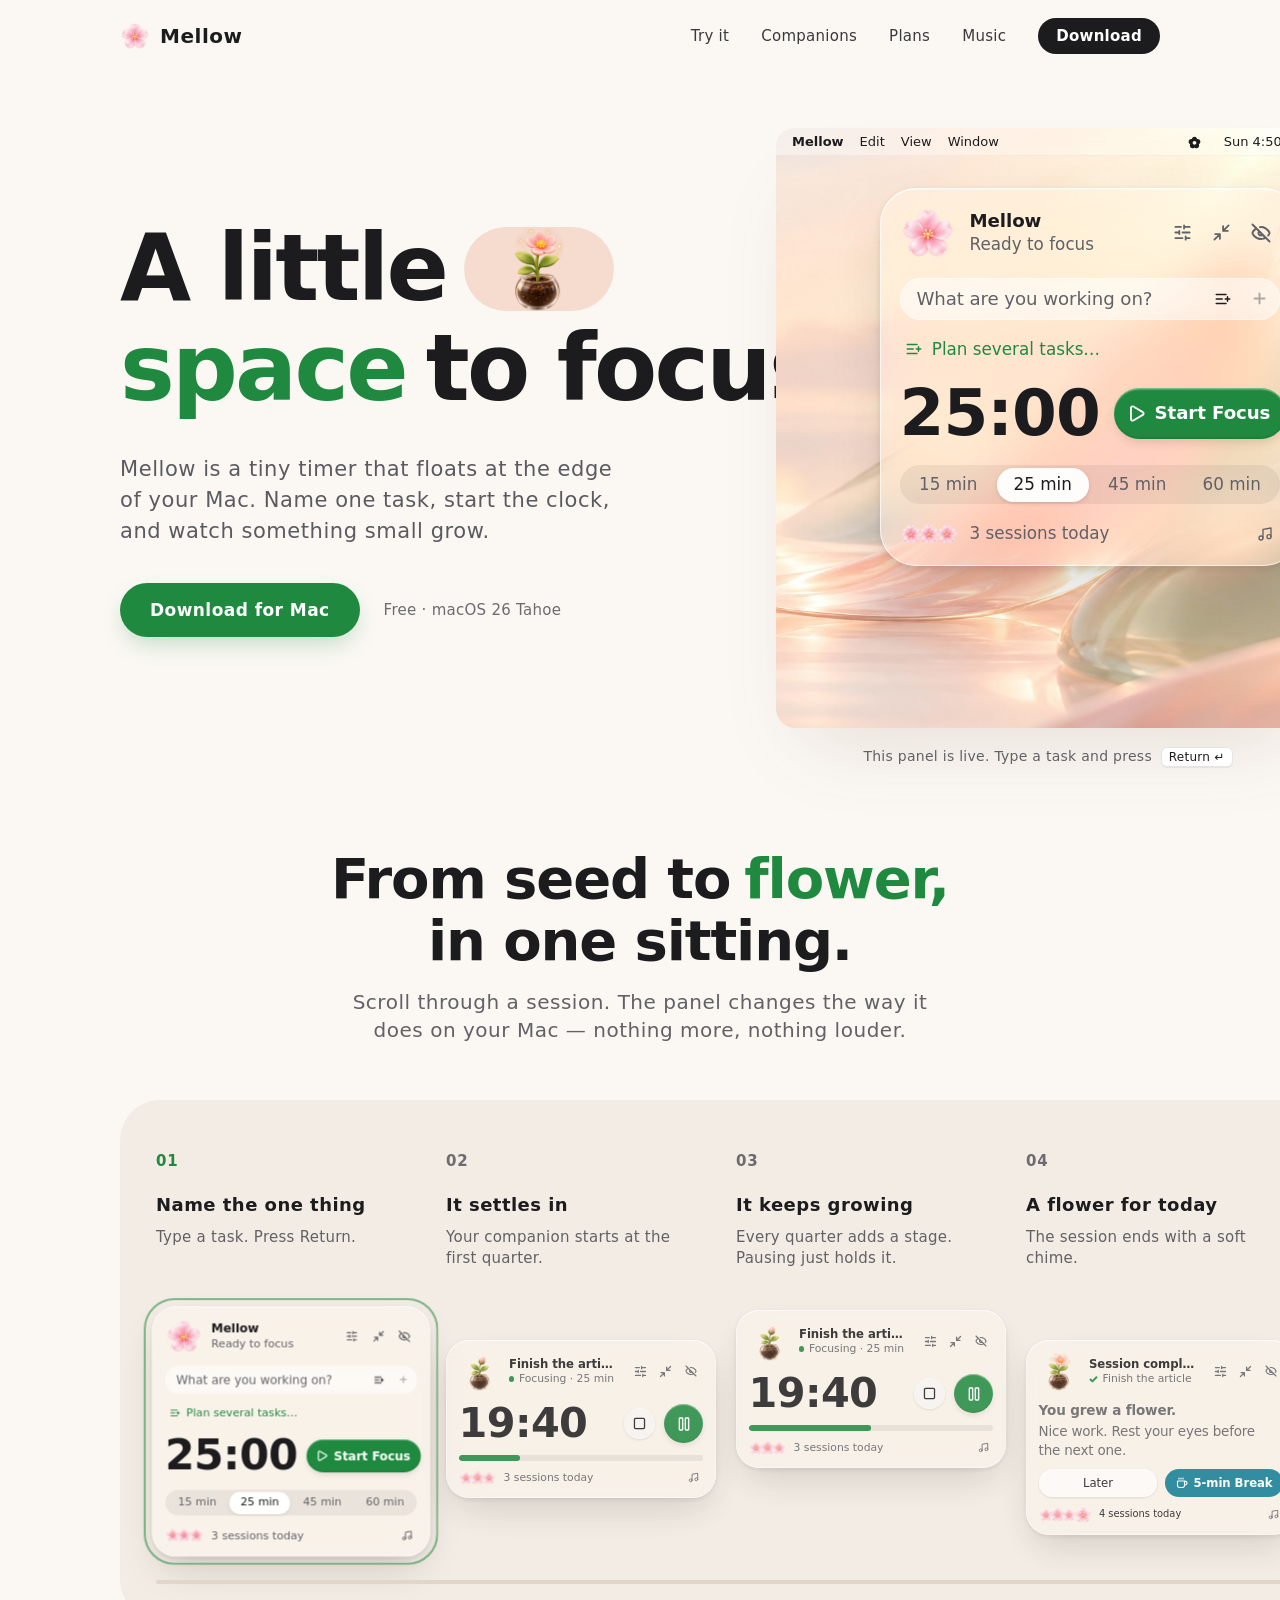
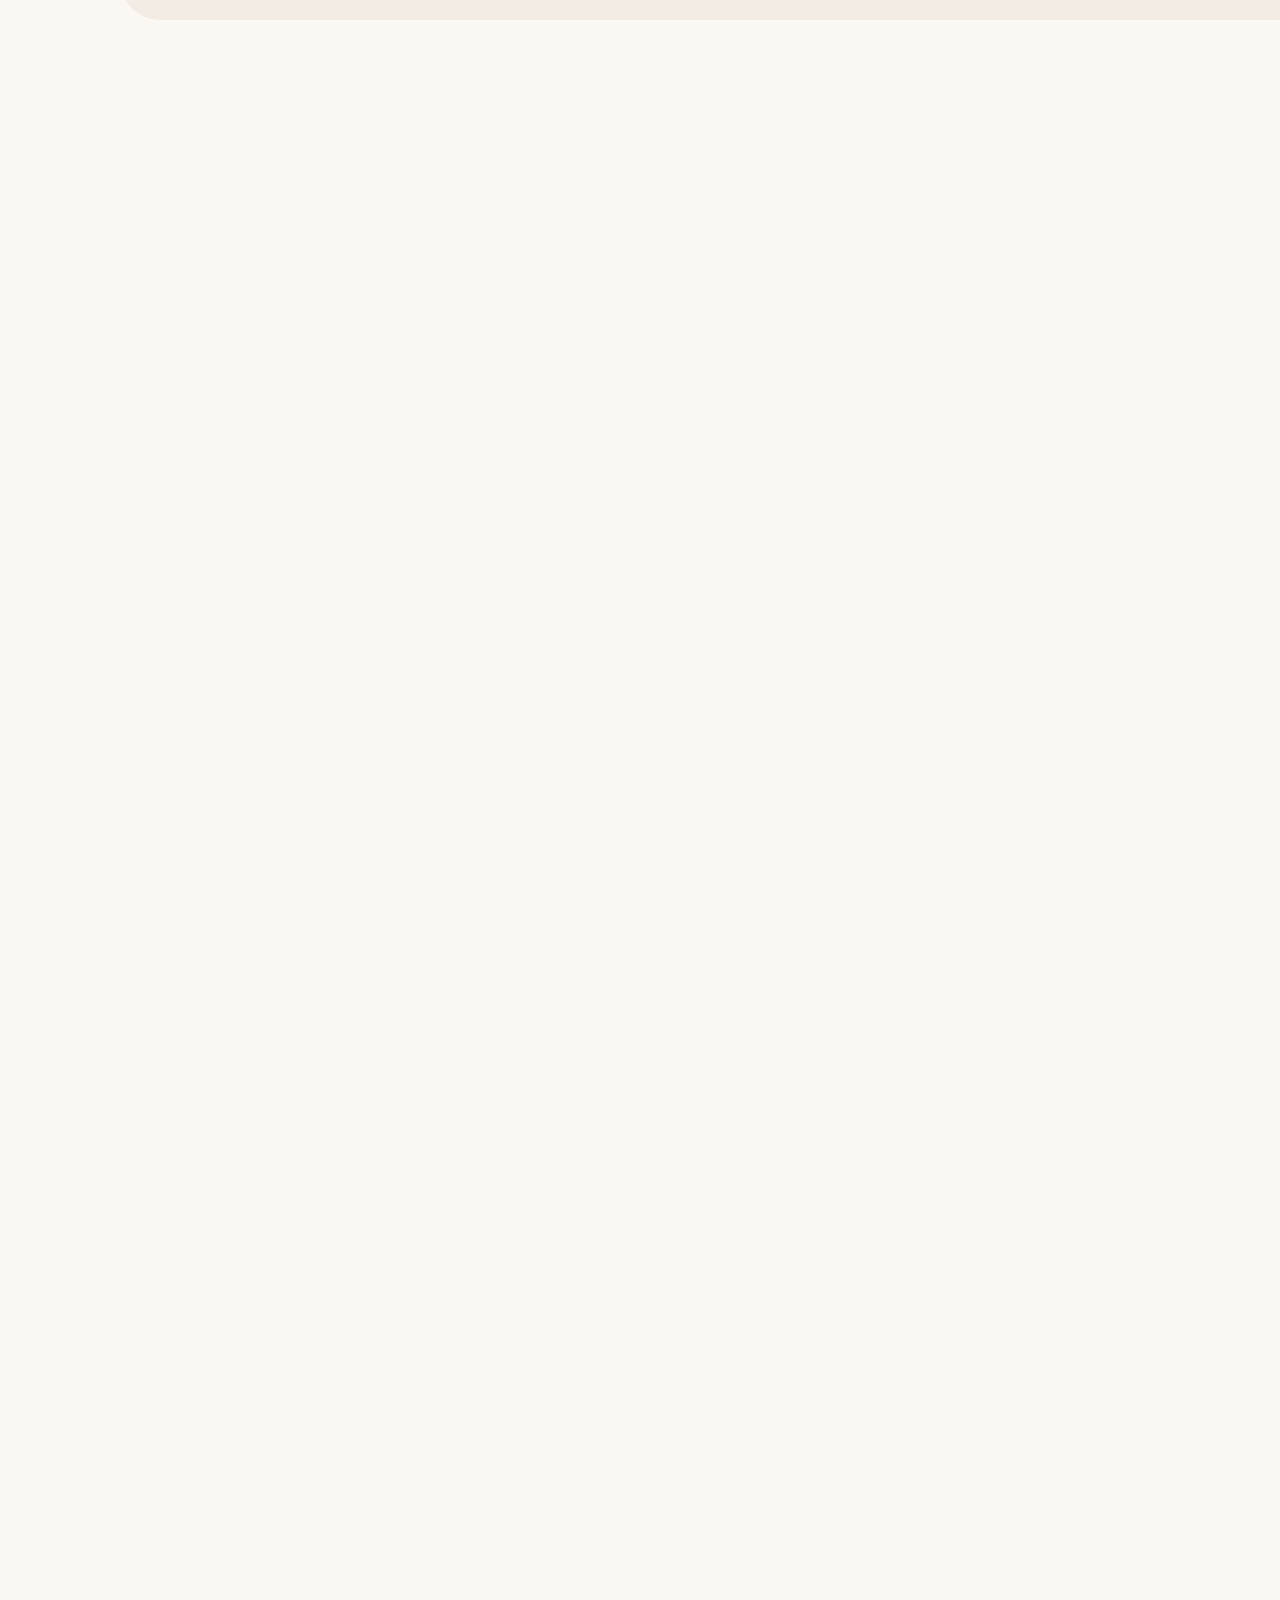
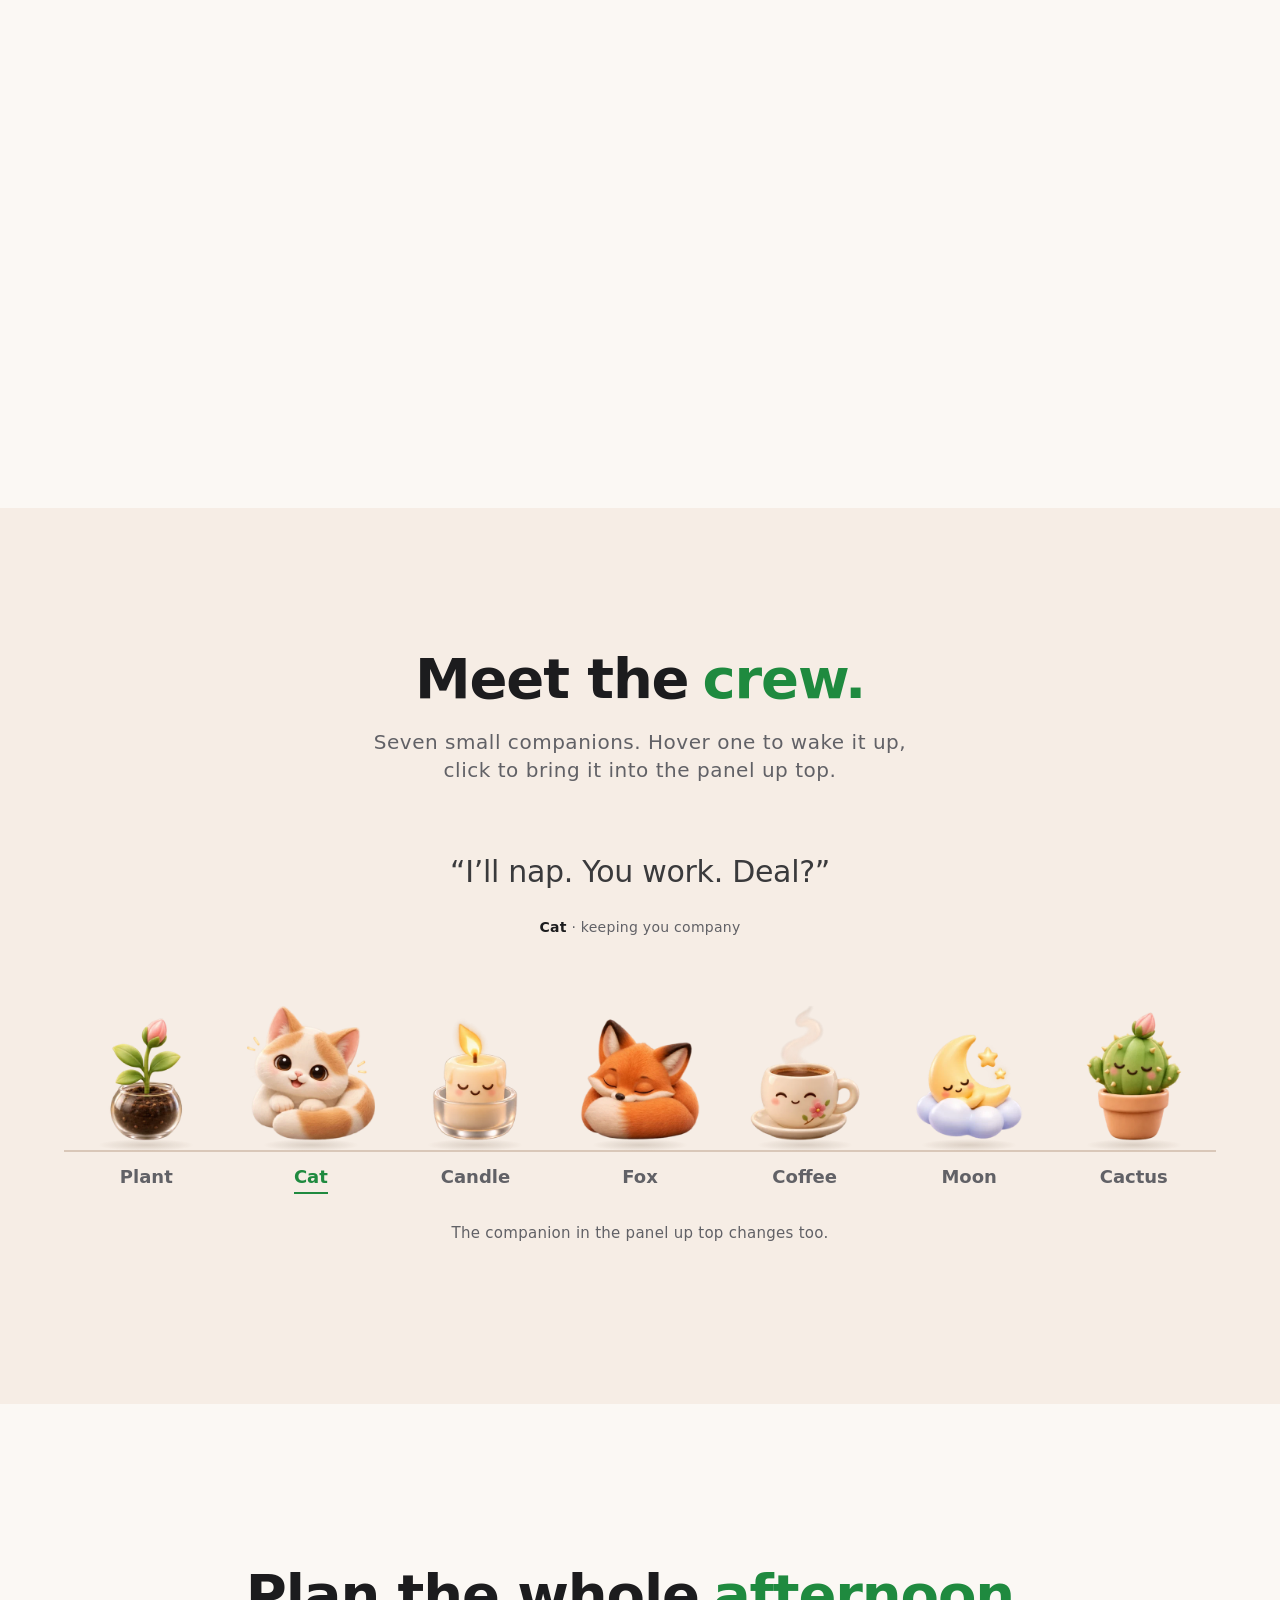
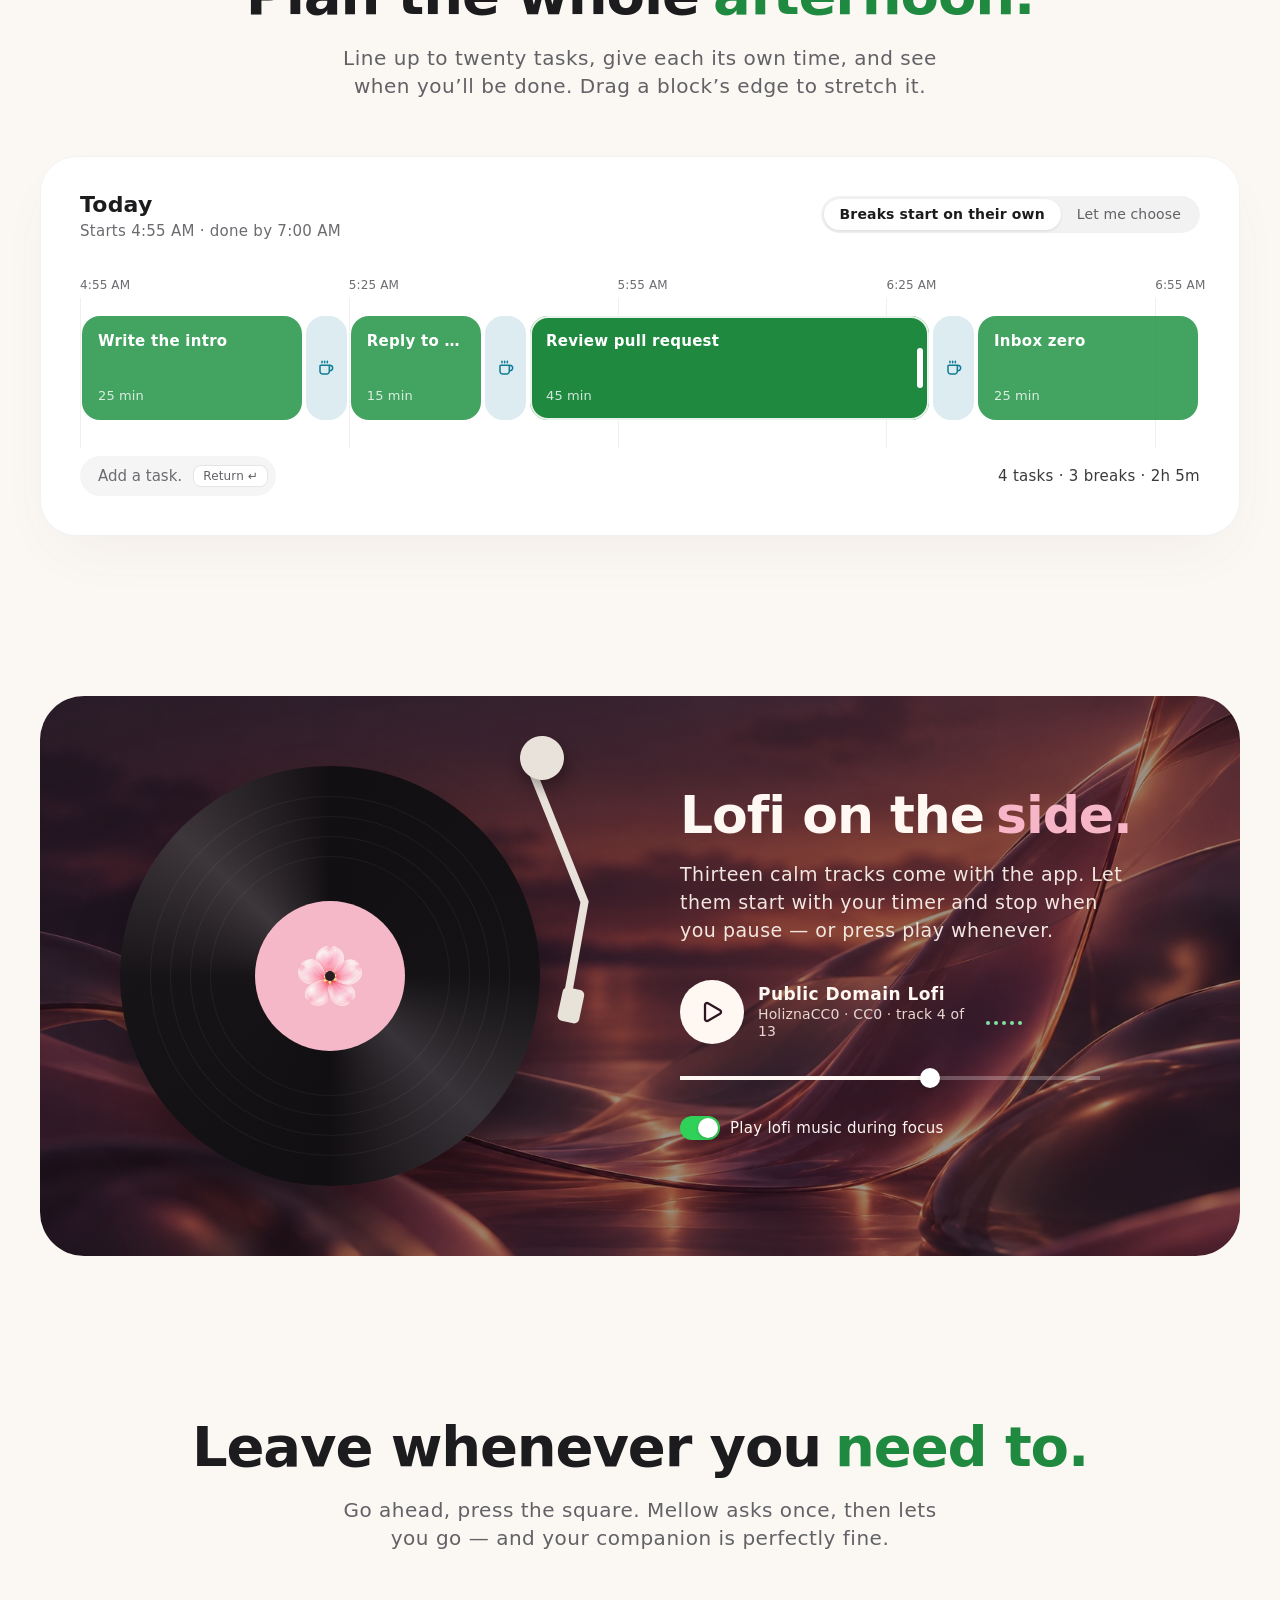
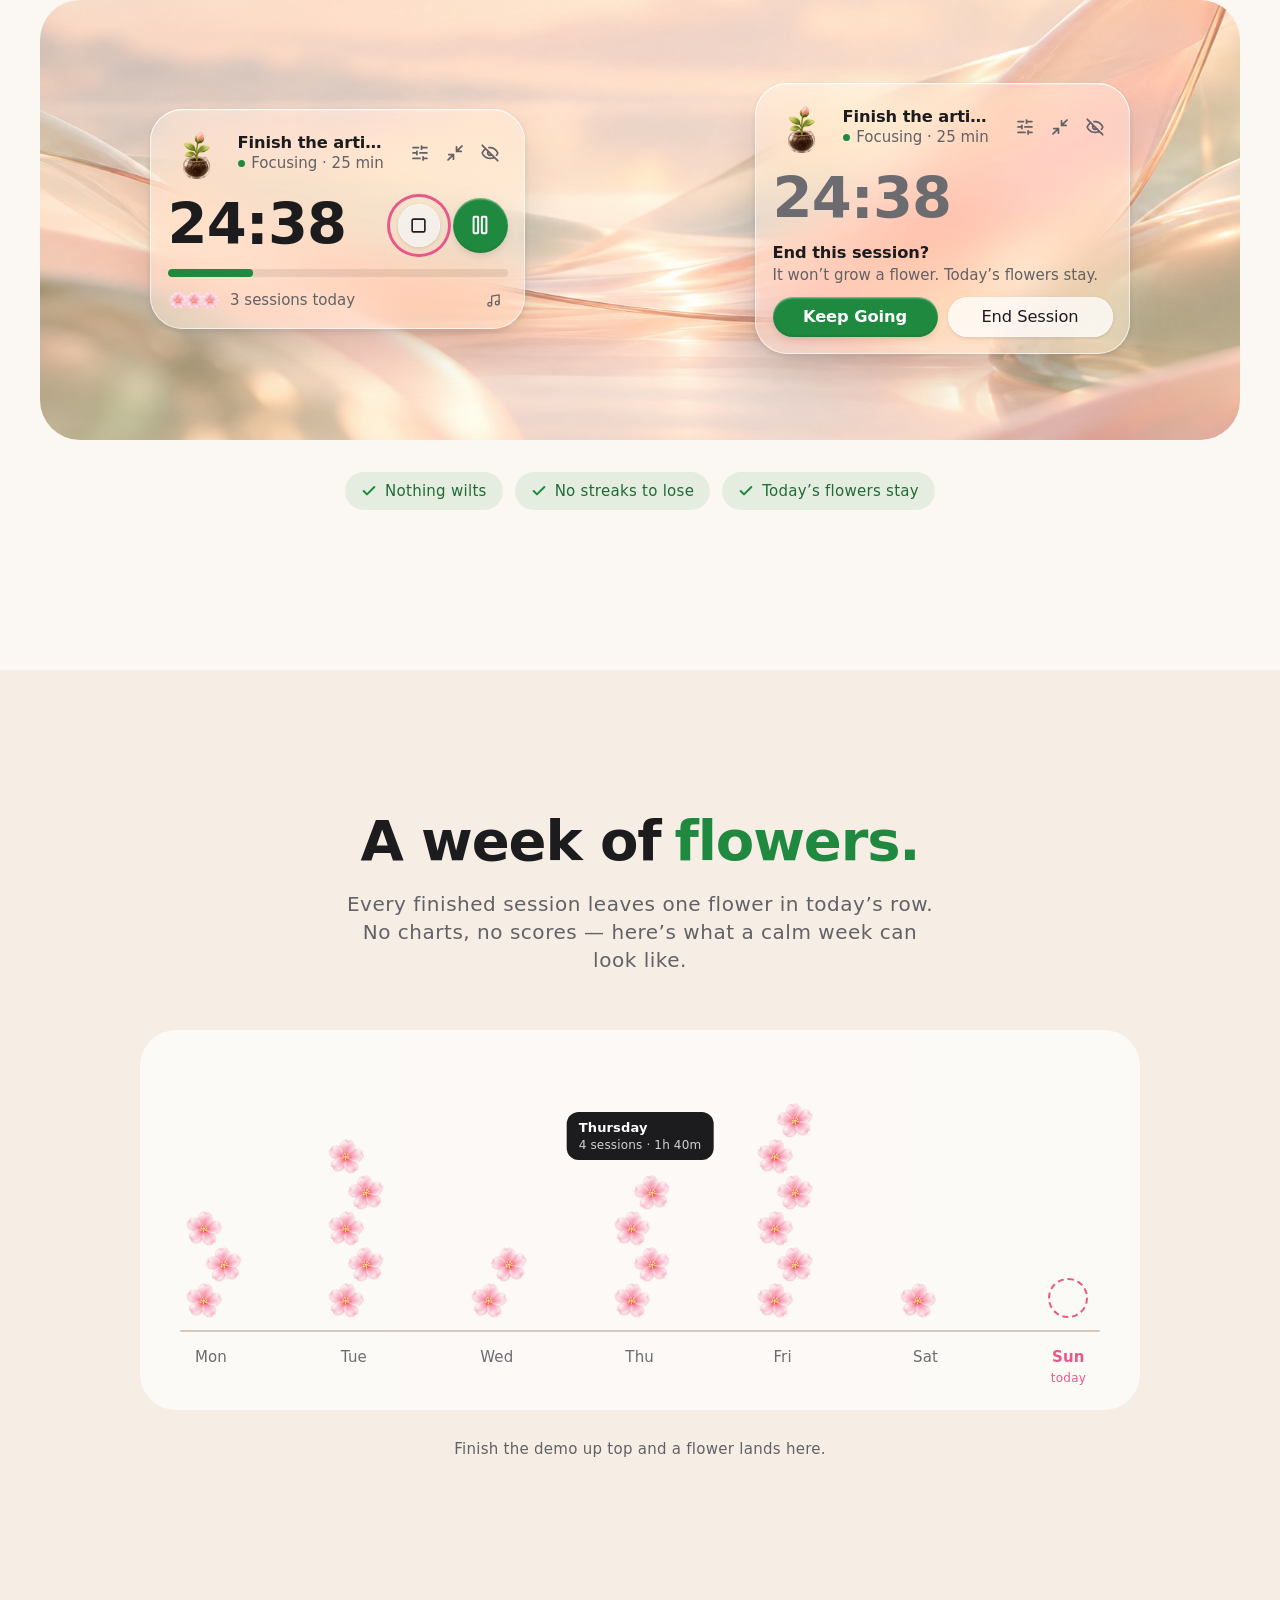
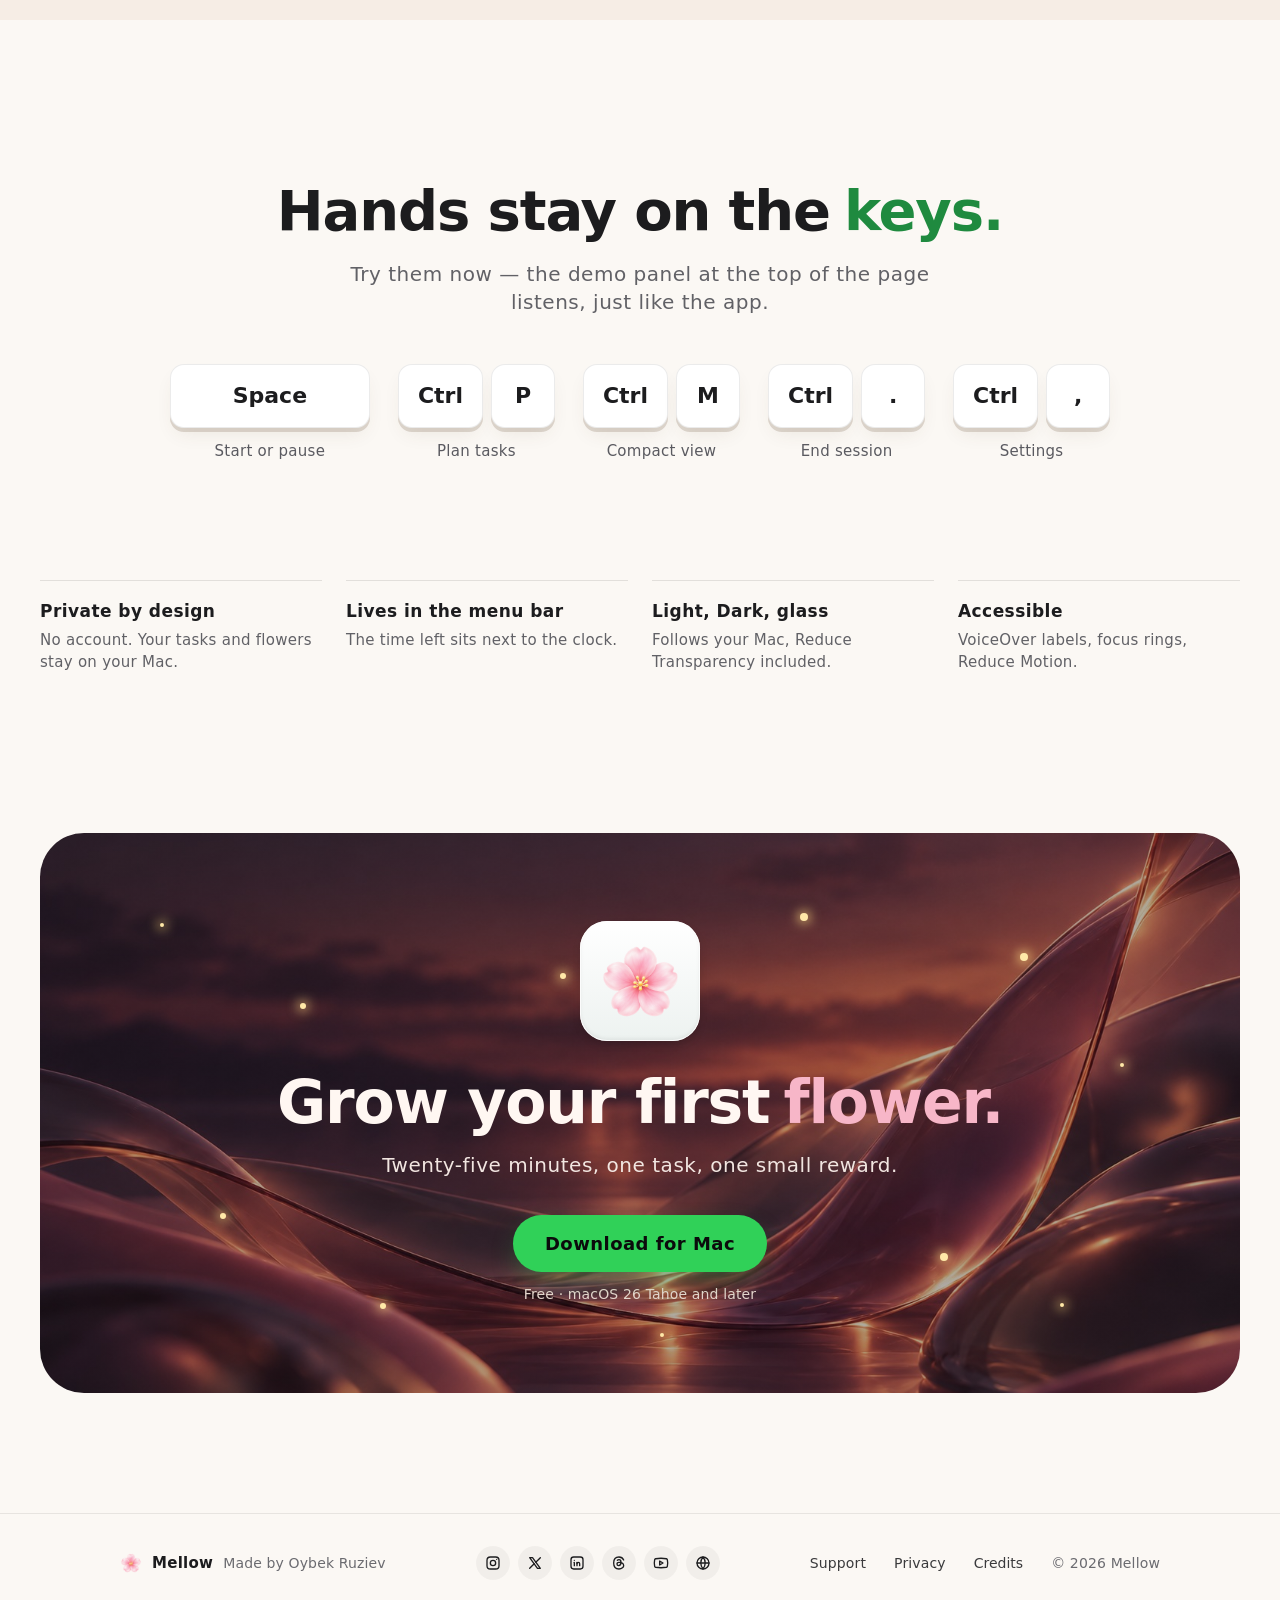
==== commit 6645abf2: "Drop the serif accents and handwritten notes Instrument Serif italic accents and slanted Caveat note" ====
--- a/website/index.html
+++ b/website/index.html
@@ -71,9 +71,6 @@
     ]
   }
   </script>
-  <link rel="preconnect" href="https://fonts.googleapis.com">
-  <link rel="preconnect" href="https://fonts.gstatic.com" crossorigin>
-  <link rel="stylesheet" href="https://fonts.googleapis.com/css2?family=Caveat:wght@700&family=Instrument+Serif:ital@1&display=swap">
   <link rel="stylesheet" href="styles.css">
   <script type="module" src="app.js"></script>
 </head>
@@ -369,7 +366,7 @@
     <div class="pal" role="radio" tabindex="-1" aria-checked="false" data-type="moon" data-quote="“Drifting by until the bell.”" data-nowake><span class="pal-stage"><span class="sprite" aria-hidden="true"></span></span><span class="pal-name">Moon</span></div>
     <div class="pal" role="radio" tabindex="-1" aria-checked="false" data-type="cactus" data-quote="“Prickly outside. Blooms for you.”"><span class="pal-stage"><span class="sprite" aria-hidden="true"></span></span><span class="pal-name">Cactus</span></div>
   </div>
-  <p class="hand crew-note" aria-hidden="true">the panel’s mascot changes too ↑</p>
+  <p class="caption">The companion in the panel up top changes too.</p>
 </section>
 
 <!-- Plan timeline -->
@@ -393,7 +390,6 @@
         <ol class="tl-blocks" data-tl-blocks aria-label="Planned tasks"></ol>
         <div class="tl-now" data-tl-now aria-hidden="true"></div>
         <div class="tl-tip" data-tl-tip hidden></div>
-        <span class="hand tl-hint" data-tl-hint aria-hidden="true">try dragging this edge →</span>
       </div>
     </div>
     <div class="tl-foot">
@@ -443,7 +439,6 @@
         <span>Play lofi music during focus</span>
       </label>
     </div>
-    <span class="hand lofi-note" aria-hidden="true">go on, press play ♪</span>
   </div>
 </section>
 
@@ -471,10 +466,6 @@
         <div class="p-today"><span class="p-flowers"><i></i><i></i><i></i></span><span class="p-today-label">3 sessions today</span><span class="p-music"><i class="ic ic-music"></i></span></div>
       </div>
     </div>
-    <div class="end-hint" aria-hidden="true">
-      <span class="hand">tap the square</span>
-      <svg width="204" height="46" viewBox="-2 -12 204 46" fill="none"><path d="M 0 30 C 60 -10 140 -10 200 30 M 200 30 L 182 30 M 200 30 L 194 13" stroke="#E8588A" stroke-width="3" stroke-linecap="round"/></svg>
-    </div>
     <div class="end-right" data-end-right>
       <div class="panel end-panel view-focus is-confirm" role="group" aria-label="End this session?">
         <div class="p-header">
@@ -512,7 +503,7 @@
       <div class="g-tip" data-g-tip role="tooltip"><strong>Thursday</strong><span>4 sessions · 1h 40m</span></div>
     </div>
   </div>
-  <p class="hand garden-note" aria-hidden="true">finish the demo up top and a flower lands here</p>
+  <p class="caption">Finish the demo up top and a flower lands here.</p>
 </section>
 
 <!-- Keyboard -->
--- a/website/styles.css
+++ b/website/styles.css
@@ -20,8 +20,6 @@
   --spring: linear(0, .009, .035 2.1%, .141 4.4%, .723 12.9%, .938 16.7%, 1.017 20%, 1.051 23.4%, 1.058 26.7%, 1.035 33.3%, 1.003 42.9%, .995 50.4%, 1);
   --font: -apple-system, BlinkMacSystemFont, "SF Pro Text", "SF Pro", system-ui, "Segoe UI", Roboto, "Helvetica Neue", Arial, sans-serif;
   --rounded: ui-rounded, "SF Pro Rounded", system-ui, -apple-system, BlinkMacSystemFont, "Segoe UI", Roboto, sans-serif;
-  --serif: "Instrument Serif", Georgia, serif;
-  --hand: "Caveat", "Bradley Hand", cursive;
 }
 
 *, *::before, *::after { box-sizing: border-box; }
@@ -49,8 +47,7 @@
 .skip { position: absolute; left: 16px; top: -48px; z-index: 100; padding: 8px 14px; border-radius: 999px; background: var(--ink); color: #fff; font-size: 14px; }
 .skip:focus { top: 12px; }
 
-.accent { font-family: var(--serif); font-style: italic; font-weight: 400; color: var(--green); }
-.hand { font-family: var(--hand); font-weight: 700; color: var(--pink); white-space: nowrap; }
+.accent { font-style: normal; color: var(--green); }
 
 /* Icons: Lucide SVGs as masks, coloured with currentColor */
 .ic {
@@ -461,7 +458,7 @@
 .steps { position: absolute; inset: 40px 24px 0 36px; display: flex; gap: 20px; }
 .step { position: relative; width: 270px; flex: none; }
 .step-copy { display: flex; flex-direction: column; gap: 10px; }
-.step-num { font-family: var(--hand); font-weight: 700; font-size: 34px; line-height: 43px; color: #8f735f; transition: color .3s var(--ease); }
+.step-num { font-family: var(--rounded); font-weight: 600; font-size: 15px; line-height: 43px; letter-spacing: .06em; font-variant-numeric: tabular-nums; color: var(--tertiary); transition: color .3s var(--ease); }
 .step h3 { font-size: 18px; font-weight: 590; line-height: 24px; }
 .step p { font-size: 15px; line-height: 21px; color: var(--secondary); width: 250px; }
 .step-panel { position: absolute; left: 0; top: 170px; width: 270px; transition: transform .4s var(--ease); }
@@ -494,7 +491,7 @@
 .crew { padding: 140px 0 160px; }
 .crew-sub { width: 560px; }
 .crew-quote { width: 900px; max-width: 100%; margin: 48px auto 0; text-align: center; }
-.cq-text { min-height: 80px; display: flex; align-items: center; justify-content: center; font-family: var(--serif); font-style: italic; font-size: 36px; line-height: 40px; color: #6b5a4e; text-wrap: balance; }
+.cq-text { min-height: 80px; display: flex; align-items: center; justify-content: center; font-size: 30px; font-weight: 500; line-height: 38px; letter-spacing: -.01em; color: var(--ink-2); text-wrap: balance; }
 .cq-who { margin-top: 6px; font-size: 14px; font-weight: 500; line-height: 18px; color: var(--secondary); }
 .cq-who [data-cq-name] { color: var(--ink); font-weight: 590; }
 .shelf { display: flex; width: 1200px; max-width: 100%; margin: 40px auto 0; padding: 0 24px; }
@@ -522,7 +519,6 @@
 .pal[data-nowake][aria-checked="true"]:not(.is-waking) .sprite { background: var(--loop) 0 0 / 500% 100% no-repeat; animation: sprite 2s steps(5, jump-none) infinite; }
 .pal[aria-checked="true"] .pal-name { color: var(--green); box-shadow: inset 0 -2px 0 var(--green); }
 @keyframes sprite { to { background-position: 100% 0; } }
-.crew-note { width: max-content; margin: 28px auto 0; font-size: 28px; line-height: 35px; rotate: 3deg; transform-origin: 0 0; margin-bottom: 17px; }
 .paused-anim, .paused-anim * { animation-play-state: paused !important; }
 
 /* ---------- Plan timeline ---------- */
@@ -648,8 +644,6 @@
   z-index: 3;
 }
 .tl-tip[hidden] { display: none; }
-.tl-hint { position: absolute; top: 154px; font-size: 26px; line-height: 33px; rotate: 3deg; transform-origin: 0 0; pointer-events: none; translate: -100% 0; transition: opacity .4s var(--ease); }
-.tl-hint.is-gone { opacity: 0; }
 .tl-foot { position: absolute; left: 40px; right: 40px; top: 300px; display: flex; justify-content: space-between; align-items: center; height: 40px; }
 .tl-add {
   display: flex;
@@ -740,8 +734,6 @@
 .switch-row input:checked + .switch { background: var(--green-bright); }
 .switch-row input:checked + .switch::after { transform: translateX(16px); }
 .switch-row input:focus-visible + .switch { outline: 2px solid var(--green); outline-offset: 2px; }
-.lofi-note { position: absolute; left: 120px; top: 500px; font-size: 28px; line-height: 35px; rotate: 6deg; transform-origin: 0 0; color: var(--dusk-accent); transition: opacity .4s var(--ease); }
-.lofi-note.is-gone { opacity: 0; }
 
 /* ---------- End early ---------- */
 
@@ -767,10 +759,6 @@
 .pulse { position: absolute; inset: -8.4px; border-radius: 50%; box-shadow: inset 0 0 0 2.4px var(--pink); animation: pulse 1.6s ease-in-out infinite; pointer-events: none; }
 .pulse.is-done { display: none; }
 @keyframes pulse { 0%, 100% { transform: scale(.92); opacity: .55; } 50% { transform: scale(1.06); opacity: 1; } }
-.end-hint { position: absolute; left: 500px; top: 120px; width: 210px; height: 90px; pointer-events: none; transition: opacity .4s var(--ease); }
-.end-hint .hand { position: absolute; left: 30px; top: 0; font-size: 28px; line-height: 35px; rotate: 4deg; transform-origin: 0 0; }
-.end-hint svg { position: absolute; left: -2px; top: 38px; overflow: visible; }
-.end-hint.is-gone { opacity: 0; }
 .promises { display: flex; justify-content: center; gap: 12px; margin-top: 32px; }
 .promises li { display: flex; align-items: center; gap: 8px; padding: 10px 16px; border-radius: 999px; background: rgba(31, 138, 63, .1); font-size: 15px; font-weight: 500; line-height: 18px; color: #1f6b35; }
 .promises .ic { width: 16px; height: 16px; color: var(--green); }
@@ -795,7 +783,6 @@
 @keyframes flower-pop { from { transform: scale(.2); } to { transform: scale(1); } }
 .day-label { position: absolute; left: 0; right: 0; top: 318px; text-align: center; font-size: 15px; font-weight: 500; line-height: 18px; color: var(--tertiary); }
 .day.is-today .day-label { color: var(--pink); font-weight: 590; }
-.today-hand { position: absolute; left: 50%; top: 340px; translate: -50% 0; font-size: 22px; line-height: 28px; }
 .slot { position: absolute; left: calc(50% - var(--fs) / 2); top: calc(288px - var(--fs) - var(--i) * var(--step)); width: var(--fs); height: var(--fs); border-radius: 50%; border: 2px dashed var(--pink); transition: top .4s var(--ease); }
 .g-tip {
   position: absolute;
@@ -816,7 +803,6 @@
 .g-tip strong { font-size: 13px; font-weight: 590; line-height: 16px; }
 .g-tip span { font-size: 12px; line-height: 14px; color: #d1d1d6; }
 .g-tip.is-hidden { opacity: 0; }
-.garden-note { width: max-content; margin: 20px auto 0; font-size: 24px; line-height: 30px; rotate: 2deg; transform-origin: 0 0; margin-bottom: 13px; }
 .flyer { position: fixed; left: 0; top: 0; width: 36px; height: 36px; z-index: 90; pointer-events: none; background: url(assets/flower.png) center / contain no-repeat; }
 
 /* ---------- Keyboard ---------- */
@@ -994,10 +980,8 @@
   .tonearm { left: calc(50% + 110px); top: 30px; zoom: calc(360 / 420); }
   .lofi-copy { position: relative; left: auto; top: auto; width: 100%; max-width: 480px; }
   .lofi-body, .volume { width: 100%; }
-  .lofi-note { left: 48px; top: auto; bottom: 28px; }
   .end-demo { height: auto; padding: 56px 24px; display: flex; flex-direction: column; align-items: center; gap: 40px; }
   .end-left, .end-right { position: relative; left: auto; top: auto; }
-  .end-hint { display: none; }
   .facts { display: grid; grid-template-columns: repeat(2, 1fr); row-gap: 40px; }
   .cta { height: 560px; }
   .footer { padding: 32px 40px 48px; flex-wrap: wrap; gap: 24px; }
@@ -1057,7 +1041,6 @@
   .pal-stage { height: 88px; }
   .pal-stage::after { width: 56px; margin-left: -28px; }
   .pal-name { margin-top: 10px; font-size: 14px; line-height: 18px; }
-  .crew-note, .garden-note { width: auto; max-width: calc(100% - 32px); white-space: normal; text-align: center; rotate: 0deg; }
   .plans { padding: 112px 16px; }
   .tl-card { padding: 24px 20px 24px; border-radius: 28px; }
   .tl-head { flex-direction: column; gap: 16px; }
@@ -1067,7 +1050,6 @@
   .tl-task.is-active .tl-steppers { display: flex; }
   .tl-task.is-active .tl-min { display: none; }
   .tl-handle { display: none; }
-  .tl-hint { display: none; }
   .tl-foot { flex-direction: column; align-items: stretch; height: auto; gap: 12px; }
   .tl-add, .tl-add:focus-within { width: 100%; }
   .lofi { padding-bottom: 112px; }
@@ -1093,7 +1075,6 @@
   .flower { top: calc(224px - var(--fs) - var(--i) * var(--step)); }
   .slot { top: calc(222px - var(--fs) - var(--i) * var(--step)); }
   .day-label { top: 244px; font-size: 13px; }
-  .today-hand { top: 262px; font-size: 18px; }
   .g-tip { padding: 6px 10px; border-radius: 10px; }
   .g-tip strong { font-size: 12px; }
   .g-tip span { font-size: 11px; }
@@ -1131,5 +1112,13 @@
 body { letter-spacing: .017em; }
 .hero-sub, .btn-green, .sec-sub, .step h3, .lofi-body, .track-title, .fact h3, .cta-body, .btn-bright, .brand span { letter-spacing: .026em; }
 .tl-toggle button, .tl-grid span, .tl-min, .tl-tip, .key-return, .track-sub, .g-tip, .cta-req, .f-by, .f-links, .credits, .toast, .nav-chip, .day-label { letter-spacing: .01em; }
-.panel, .hand, .cq-text, .keycap, .pal-name, .accent, .menubar { letter-spacing: 0; }
+.panel, .keycap, .pal-name, .menubar { letter-spacing: 0; }
 .tl-title { letter-spacing: .01em; }
+
+/* Accent words use the heading face, just in green (no serif). */
+.sec-title .accent, .hero-line-2 .accent, .lofi-title .accent, .cta-title .accent { font-size: inherit; line-height: inherit; letter-spacing: inherit; }
+
+/* Plain captions in place of the handwritten notes. */
+.caption { max-width: 600px; margin: 28px auto 0; padding: 0 16px; text-align: center; font-size: 15px; line-height: 22px; color: var(--secondary); text-wrap: balance; }
+.today-tag { position: absolute; left: 50%; top: 340px; translate: -50% 0; font-size: 12px; font-weight: 500; line-height: 16px; color: var(--pink); }
+@media (max-width: 767px) { .today-tag { top: 262px; font-size: 11px; } }
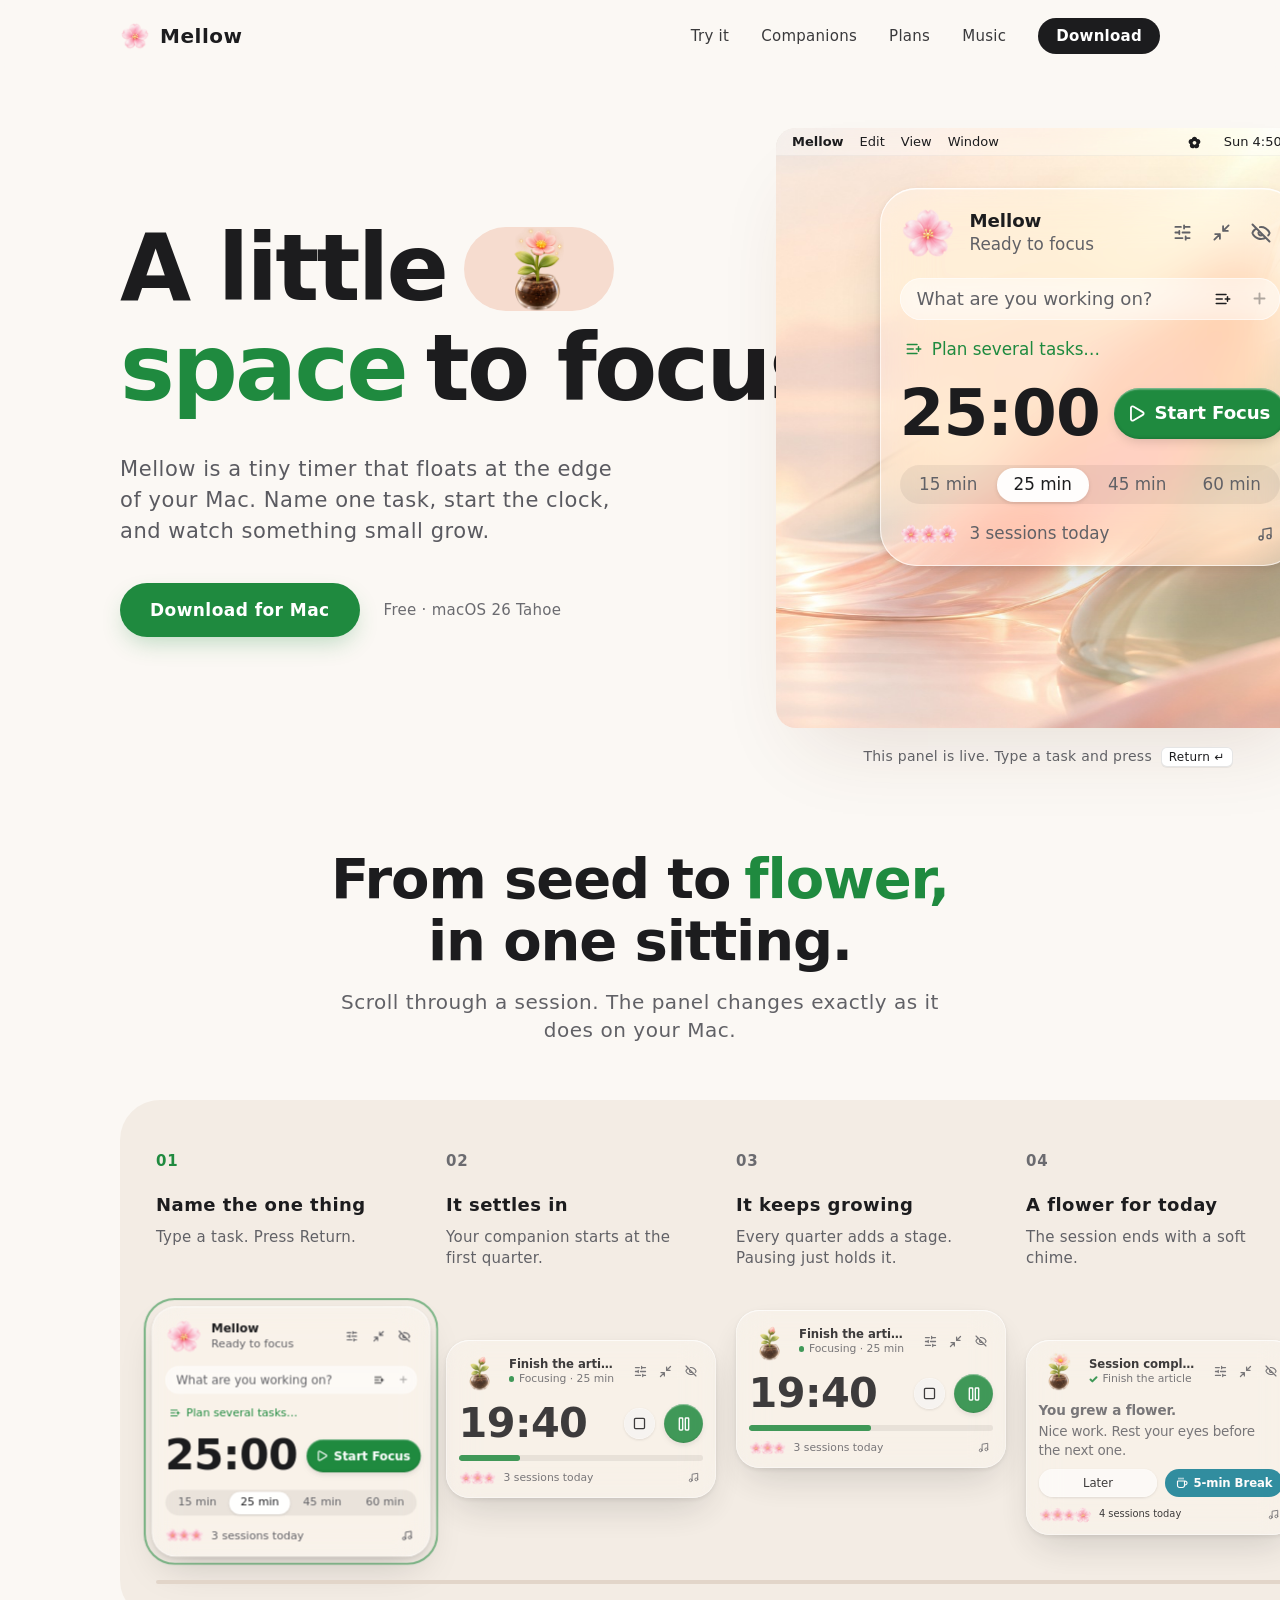
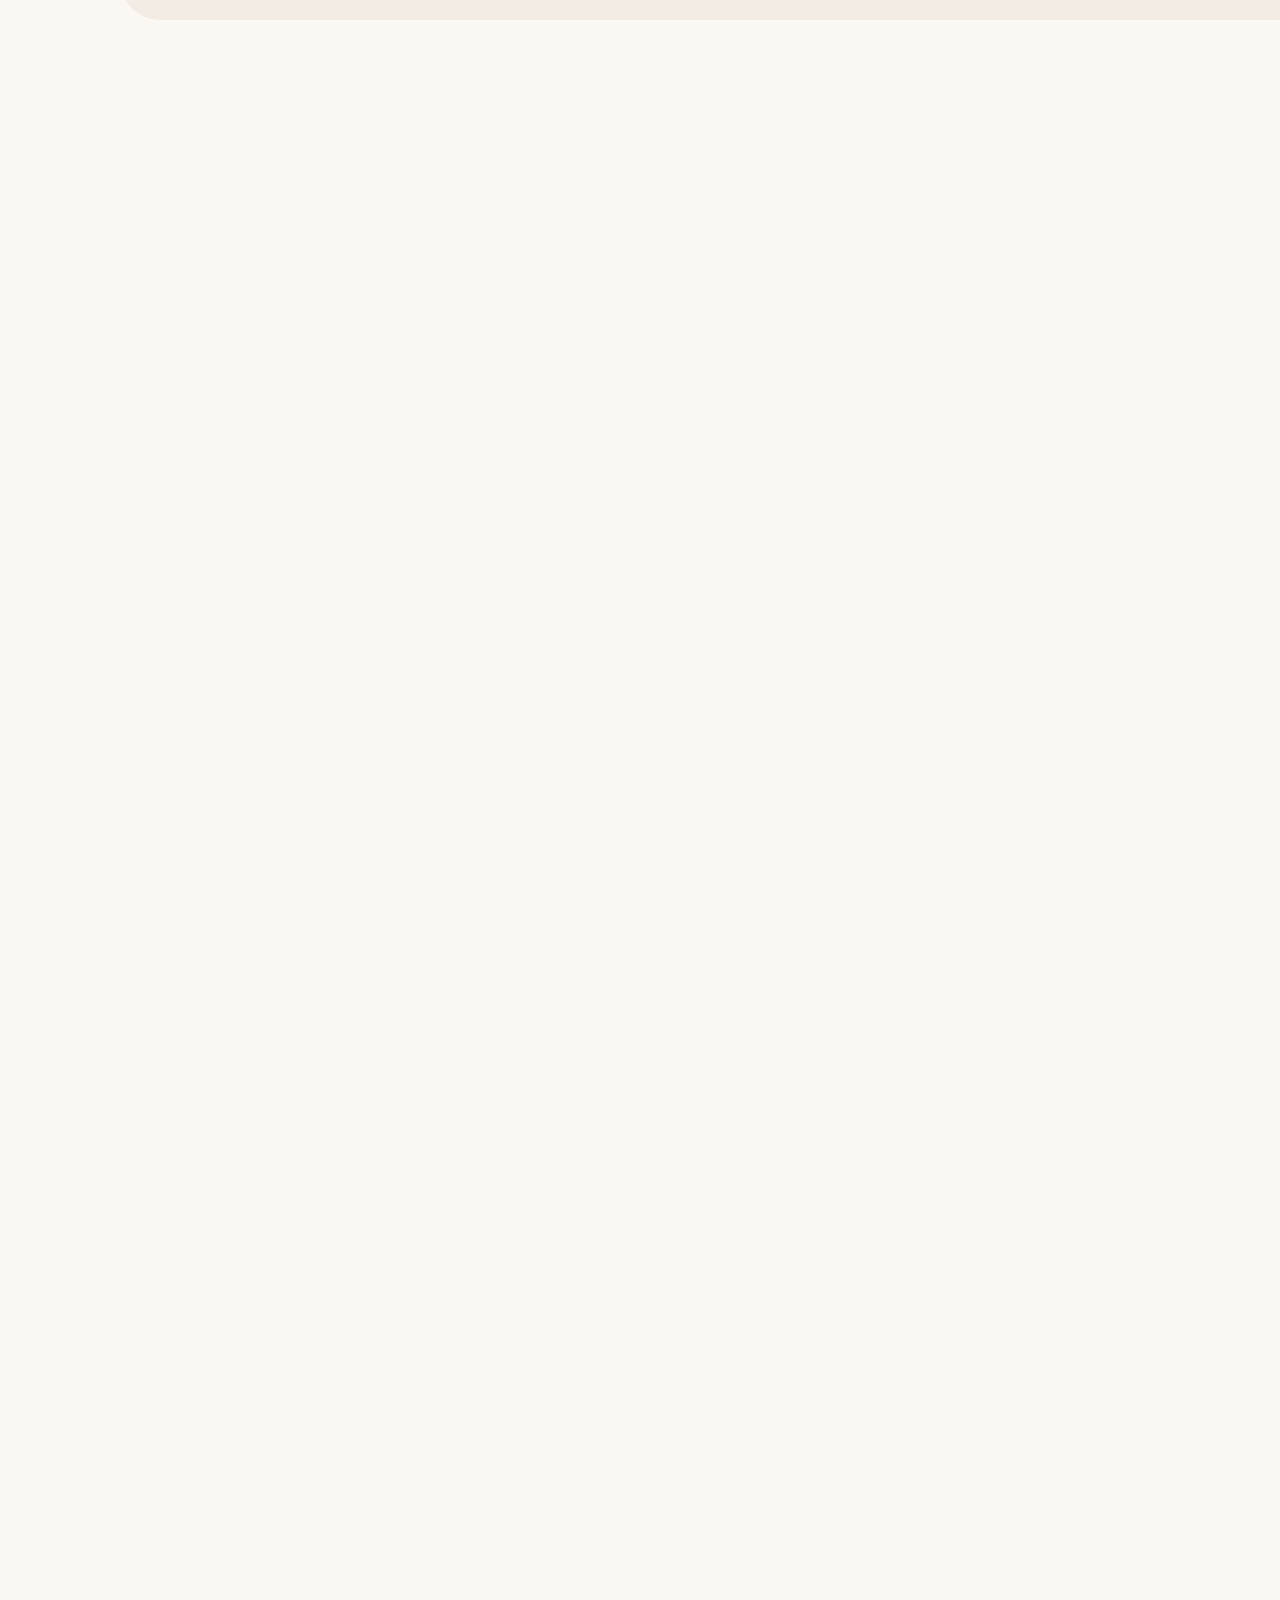
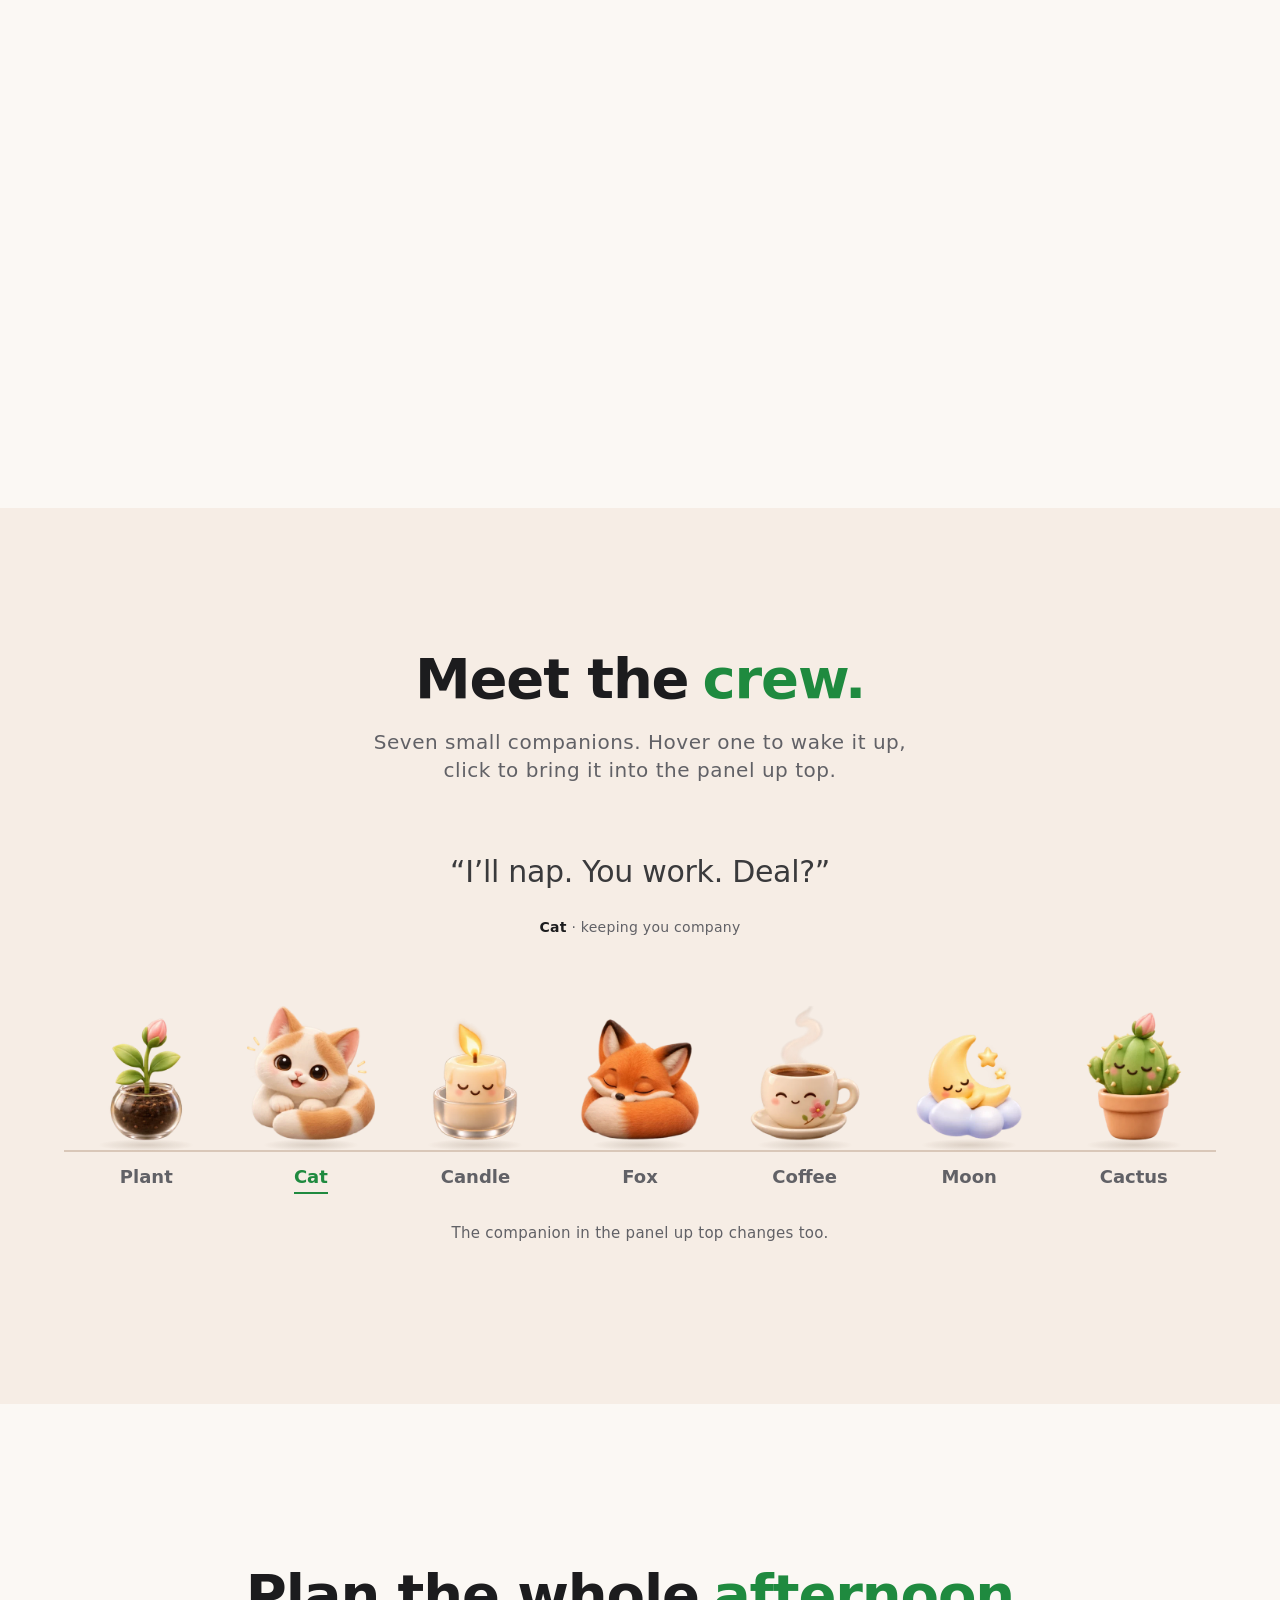
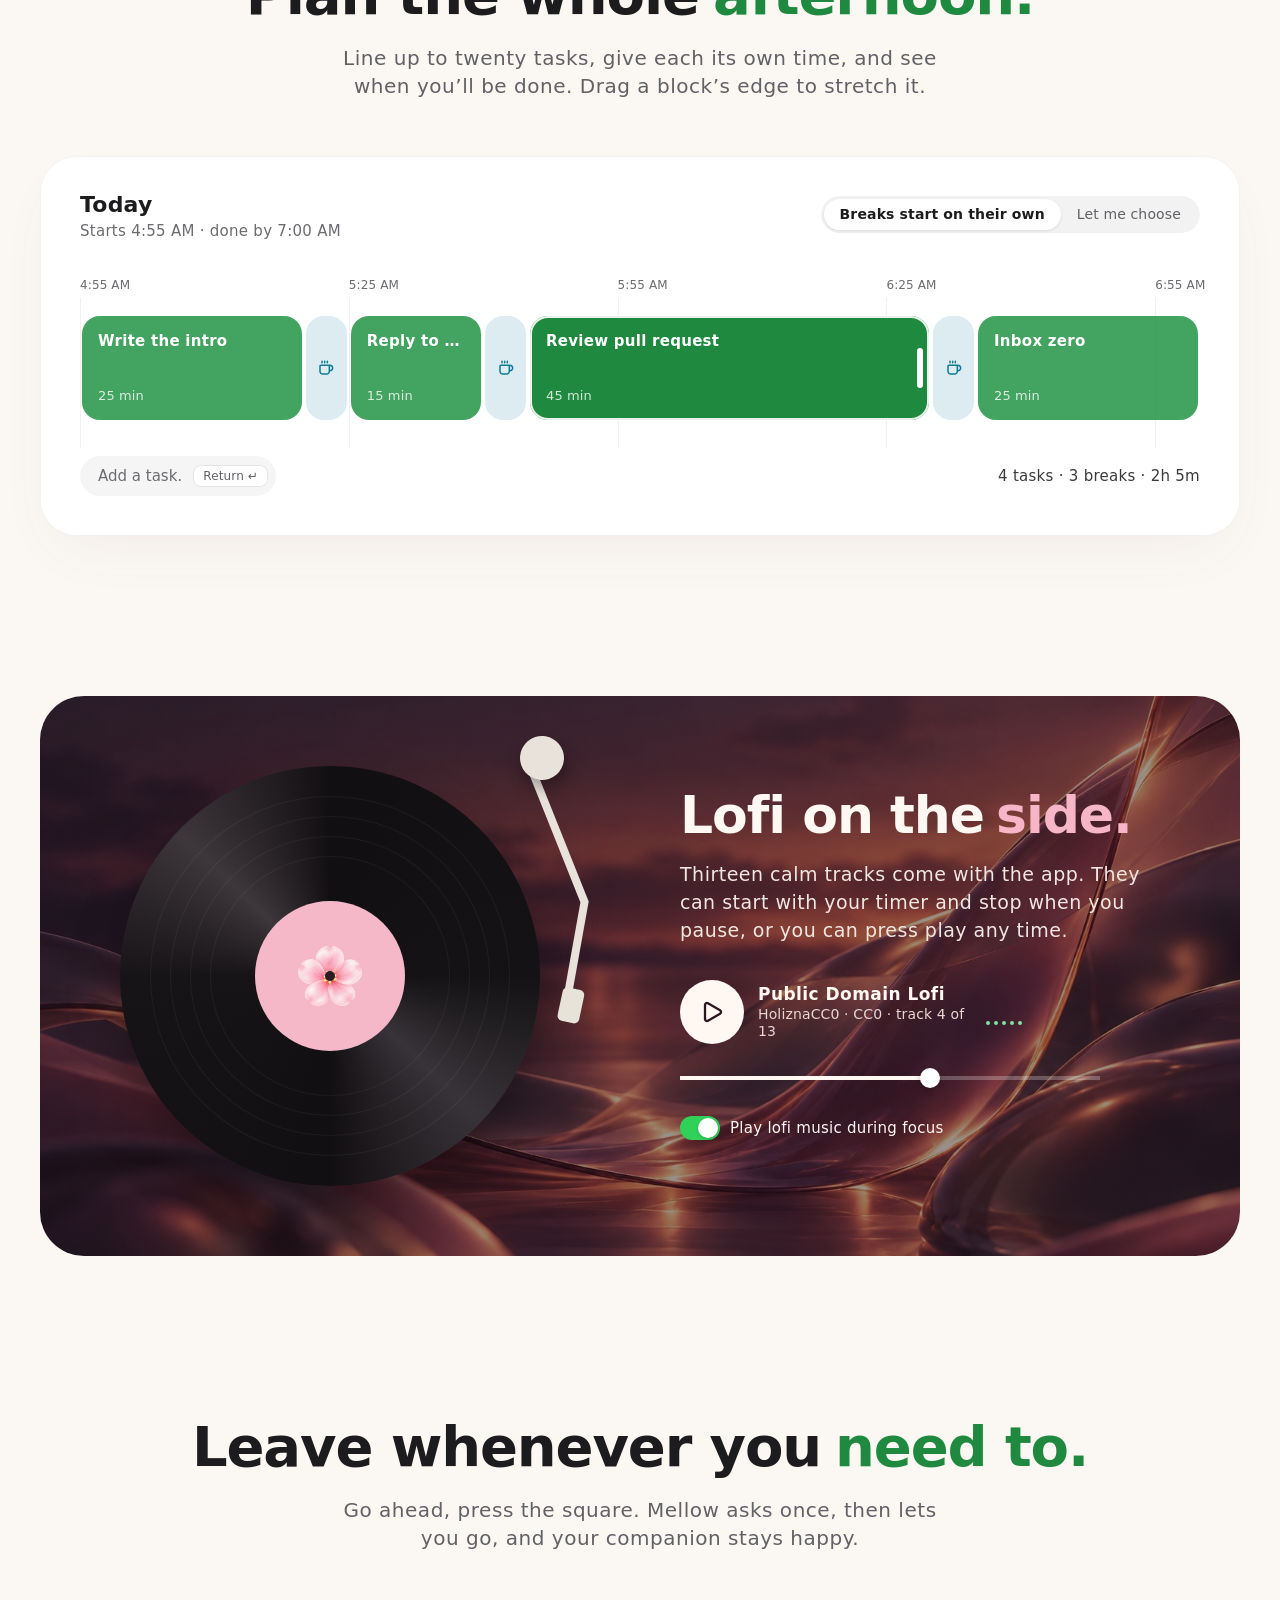
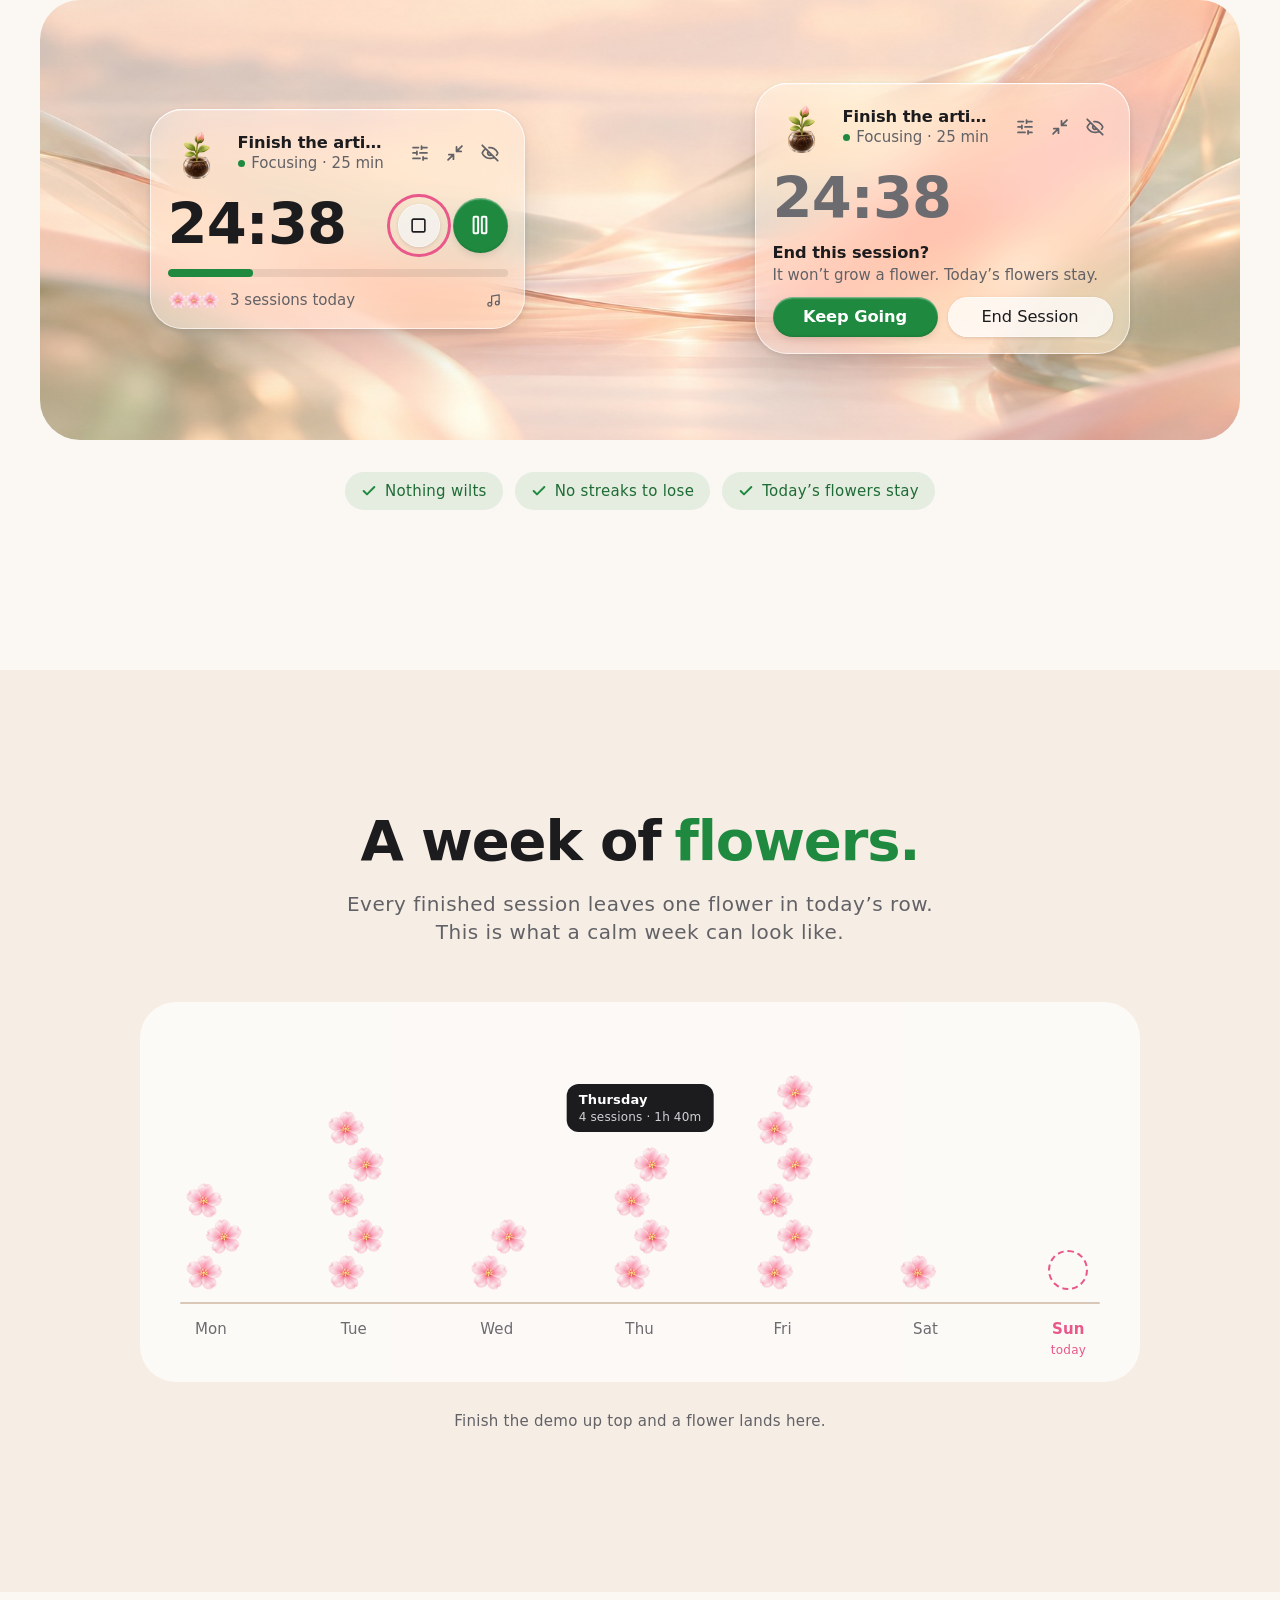
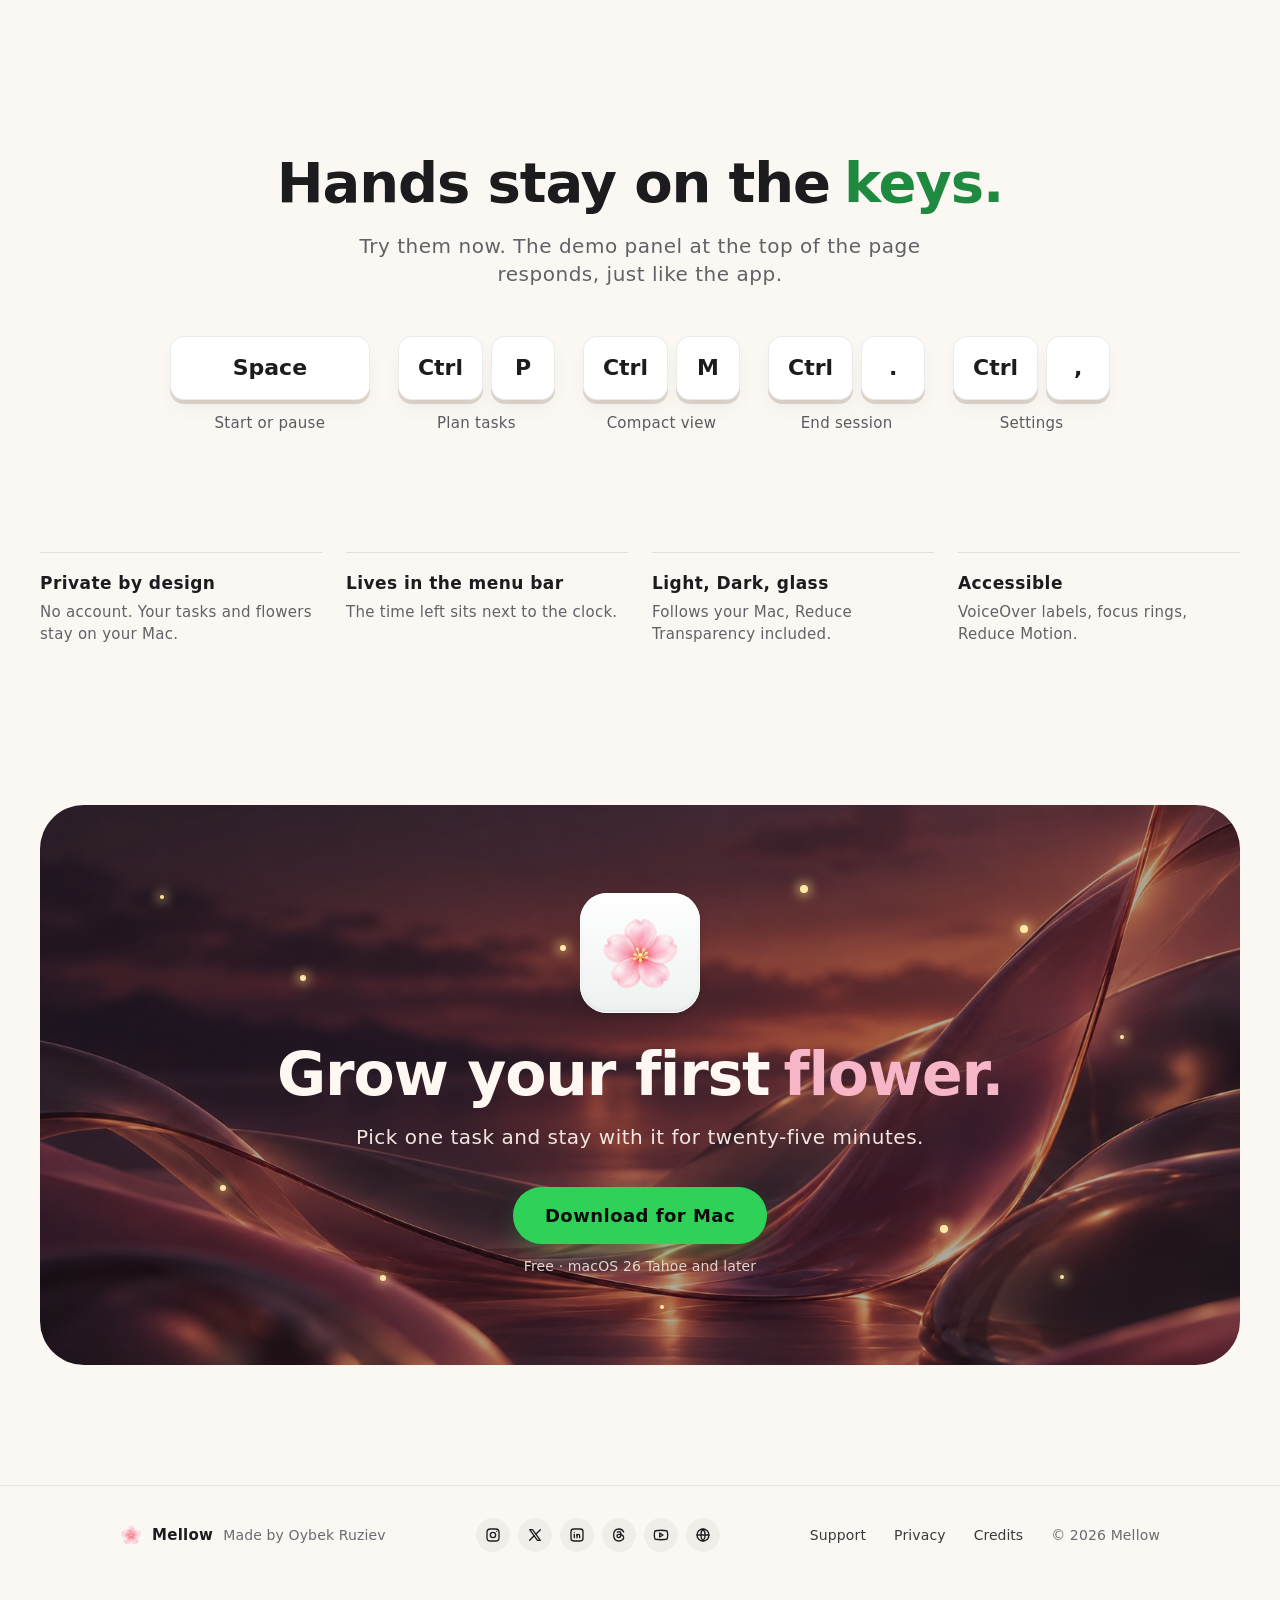
==== commit 7b778ef1: "Tighten landing copy Drop the dash-driven rhythm and the empty kickers: "nothing more, nothing loude" ====
--- a/website/index.html
+++ b/website/index.html
@@ -253,7 +253,7 @@
 <section class="story dim-able" id="story" aria-labelledby="story-title" data-story>
   <div class="story-sticky">
     <h2 class="sec-title" id="story-title">From seed to <em class="accent">flower,</em> in one sitting.</h2>
-    <p class="sec-sub">Scroll through a session. The panel changes the way it does on your Mac — nothing more, nothing louder.</p>
+    <p class="sec-sub">Scroll through a session. The panel changes exactly as it does on your Mac.</p>
     <div class="filmstrip" data-filmstrip>
       <svg class="story-path" width="1080" height="52" viewBox="0 -4 1080 52" fill="none" aria-hidden="true">
         <defs>
@@ -420,7 +420,7 @@
     </div>
     <div class="lofi-copy">
       <h2 class="lofi-title" id="lofi-title">Lofi on the <em class="accent">side.</em></h2>
-      <p class="lofi-body">Thirteen calm tracks come with the app. Let them start with your timer and stop when you pause — or press play whenever.</p>
+      <p class="lofi-body">Thirteen calm tracks come with the app. They can start with your timer and stop when you pause, or you can press play any time.</p>
       <div class="now-playing">
         <button class="play-btn" type="button" data-play aria-label="Play lofi music" aria-pressed="false"><i class="ic ic-play" data-play-icon></i></button>
         <div class="track">
@@ -445,7 +445,7 @@
 <!-- End early -->
 <section class="end dim-able" id="end-early" aria-labelledby="end-title">
   <h2 class="sec-title" id="end-title">Leave whenever you <em class="accent">need to.</em></h2>
-  <p class="sec-sub">Go ahead, press the square. Mellow asks once, then lets you go — and your companion is perfectly fine.</p>
+  <p class="sec-sub">Go ahead, press the square. Mellow asks once, then lets you go, and your companion stays happy.</p>
   <div class="end-demo" data-end-demo>
     <div class="end-left">
       <div class="panel end-panel view-focus" data-end-panel data-state="running">
@@ -495,7 +495,7 @@
 <!-- Garden week -->
 <section class="garden-sec band dim-able" id="garden" aria-labelledby="garden-title">
   <h2 class="sec-title" id="garden-title">A week of <em class="accent">flowers.</em></h2>
-  <p class="sec-sub">Every finished session leaves one flower in today’s row. No charts, no scores — here’s what a calm week can look like.</p>
+  <p class="sec-sub">Every finished session leaves one flower in today’s row. This is what a calm week can look like.</p>
   <div class="garden-scroll">
     <div class="garden" data-garden>
       <ol class="days" data-days></ol>
@@ -509,7 +509,7 @@
 <!-- Keyboard -->
 <section class="keys-sec dim-able" id="keys" aria-labelledby="keys-title">
   <h2 class="sec-title" id="keys-title">Hands stay on the <em class="accent">keys.</em></h2>
-  <p class="sec-sub">Try them now — the demo panel at the top of the page listens, just like the app.</p>
+  <p class="sec-sub">Try them now. The demo panel at the top of the page responds, just like the app.</p>
   <ul class="shortcuts">
     <li><span class="keys"><button class="keycap keycap-wide" type="button" data-key="space" aria-label="Space: start or pause">Space</button></span><span class="sc-label">Start or pause</span></li>
     <li><span class="keys"><button class="keycap" type="button" data-key="p" aria-label="Command P: plan tasks"><span data-mod>⌘</span></button><button class="keycap" type="button" data-key="p" tabindex="-1" aria-hidden="true">P</button></span><span class="sc-label">Plan tasks</span></li>
@@ -546,7 +546,7 @@
     <div class="cta-content">
       <span class="app-icon" aria-hidden="true"><img src="assets/logo.png" alt="" width="83" height="83" loading="lazy"></span>
       <h2 class="cta-title" id="cta-title">Grow your first <em class="accent">flower.</em></h2>
-      <p class="cta-body">Twenty-five minutes, one task, one small reward.</p>
+      <p class="cta-body">Pick one task and stay with it for twenty-five minutes.</p>
       <a class="btn-bright" href="/download/Mellow.dmg" data-magnetic>Download for Mac</a>
       <p class="cta-req" data-version>Free · macOS 26 Tahoe and later</p>
     </div>
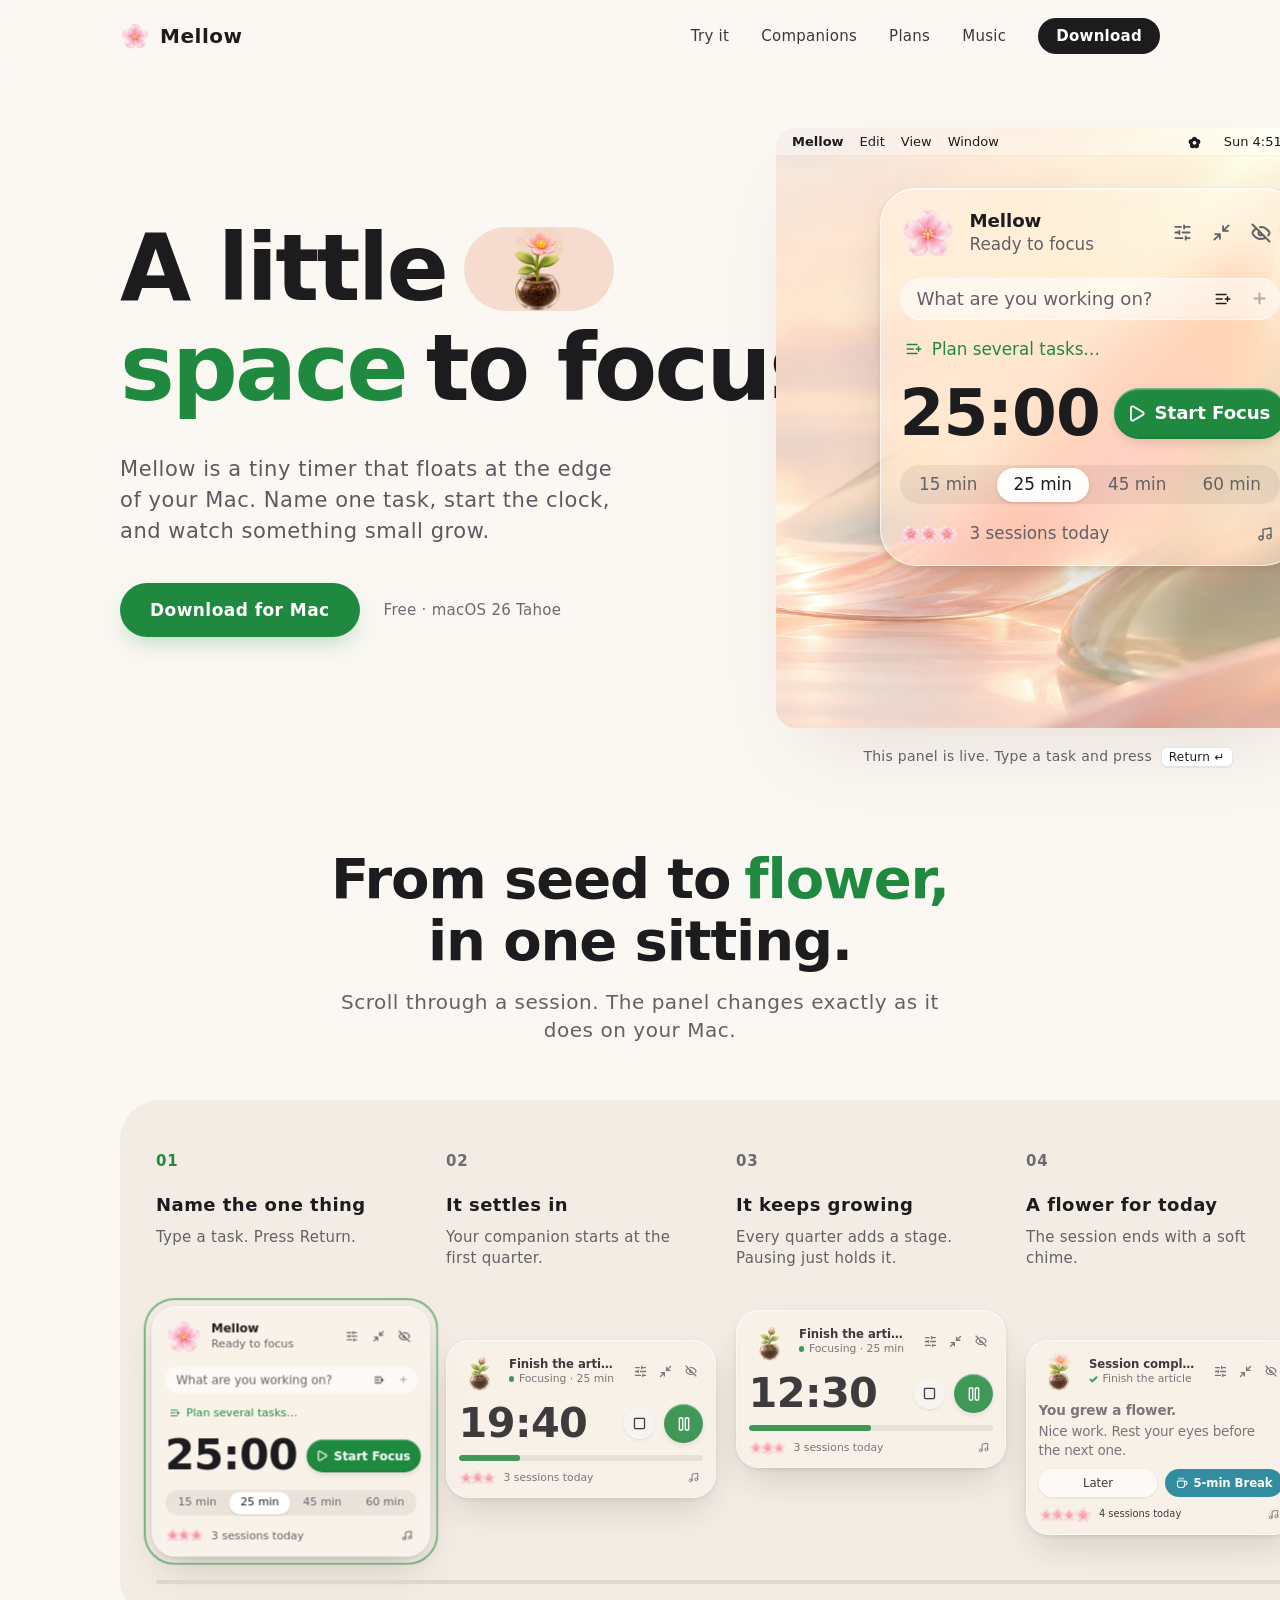
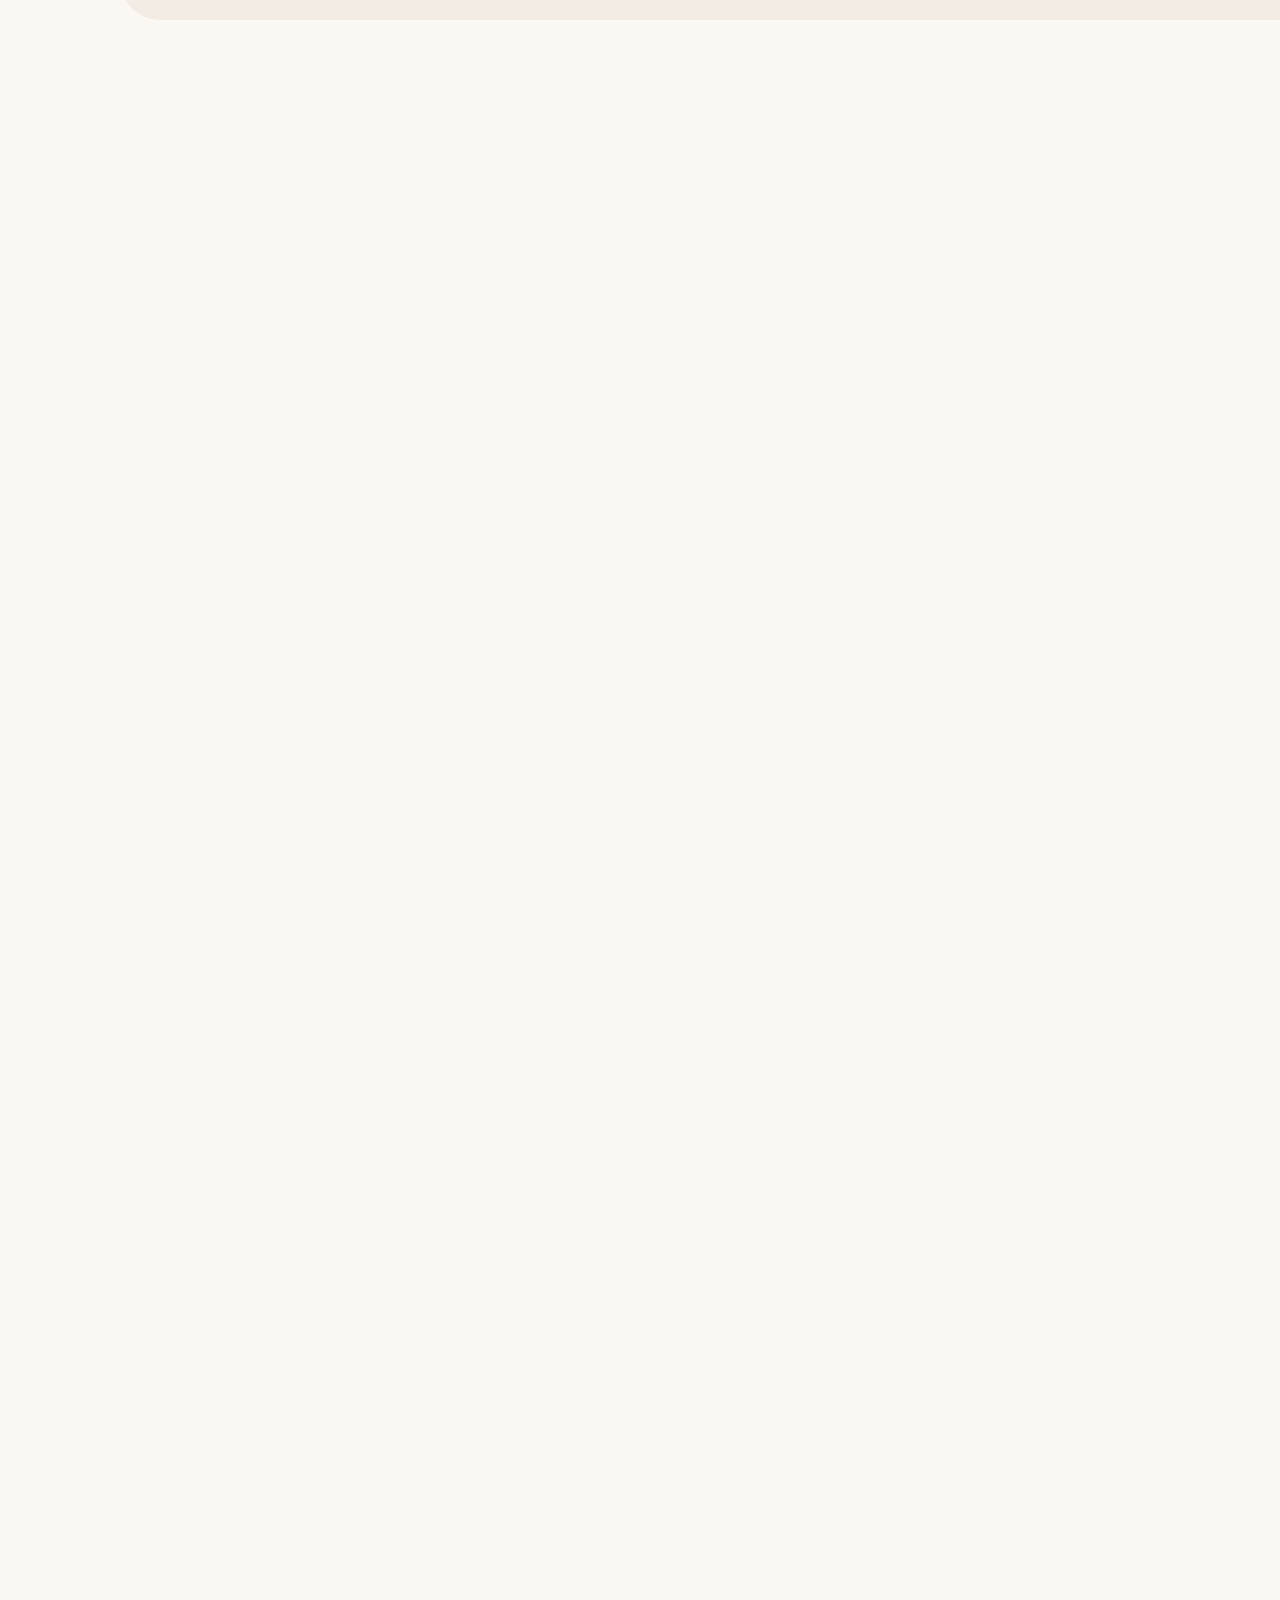
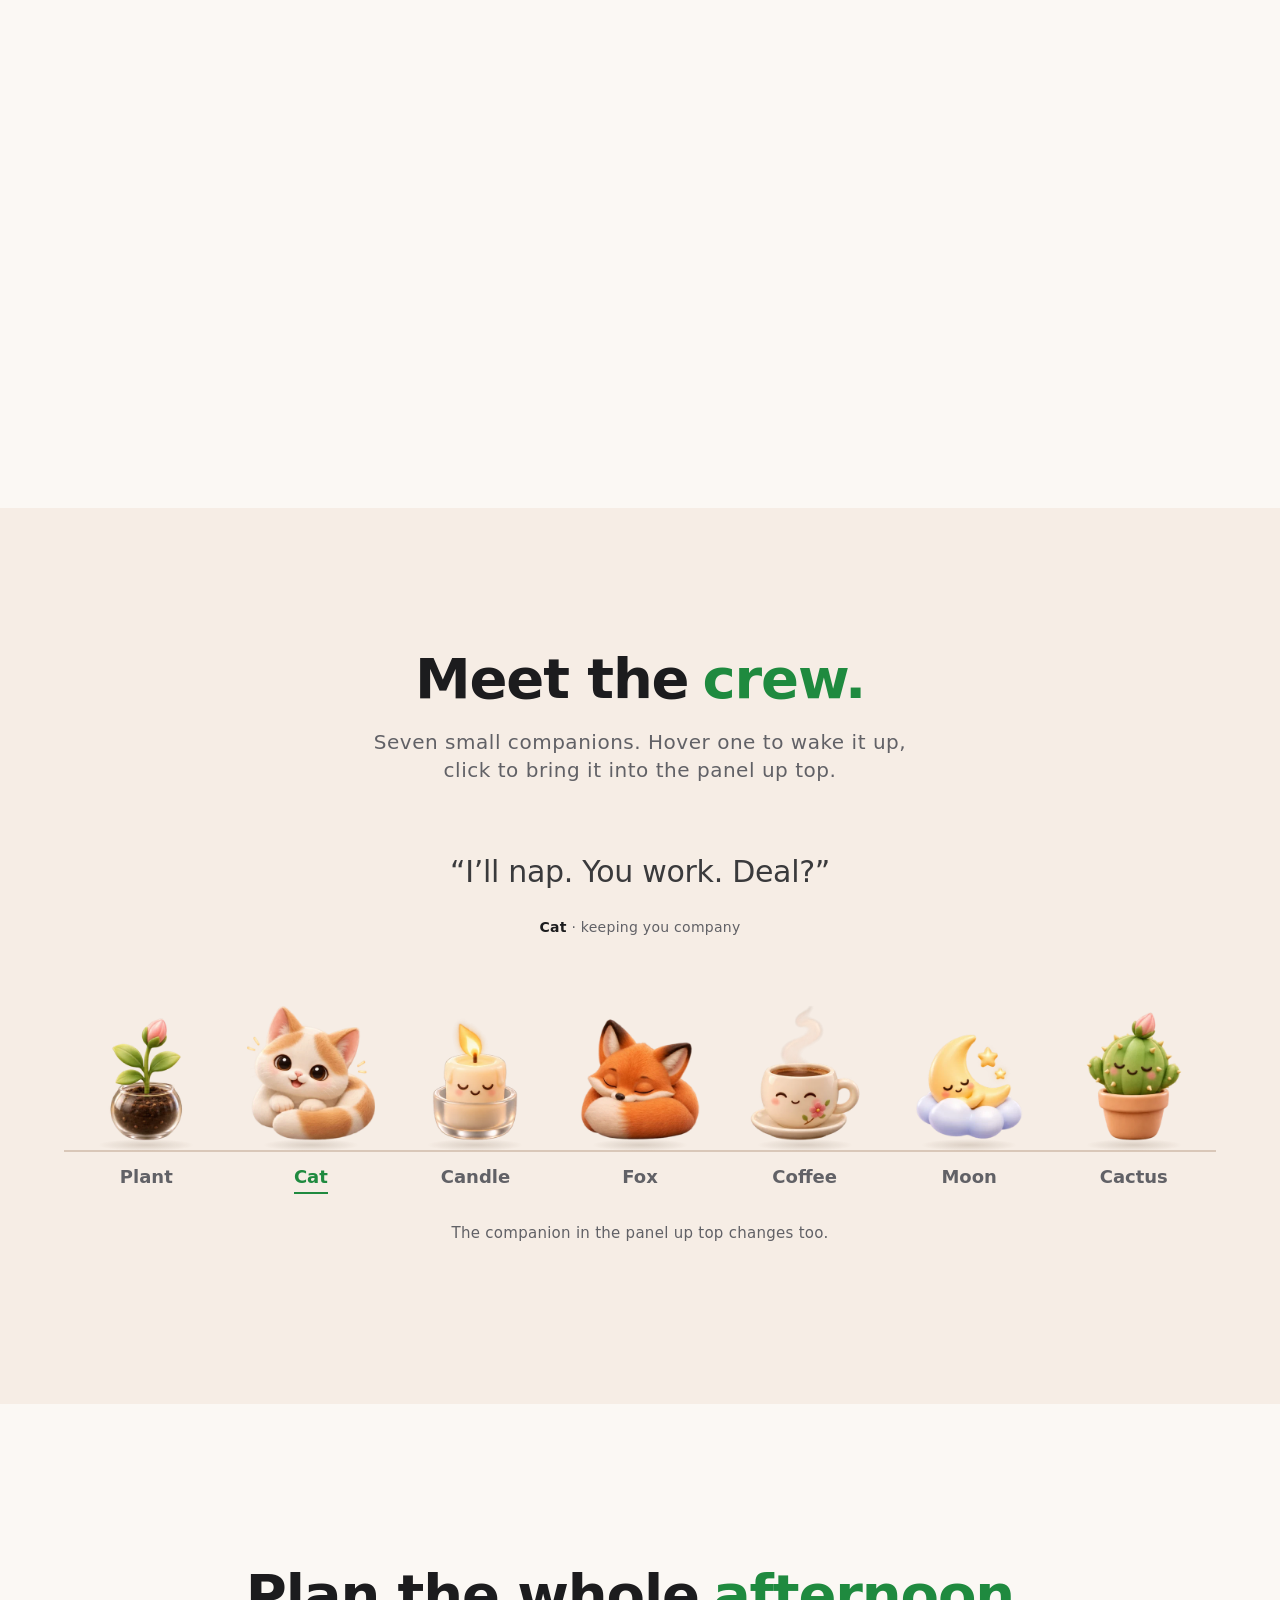
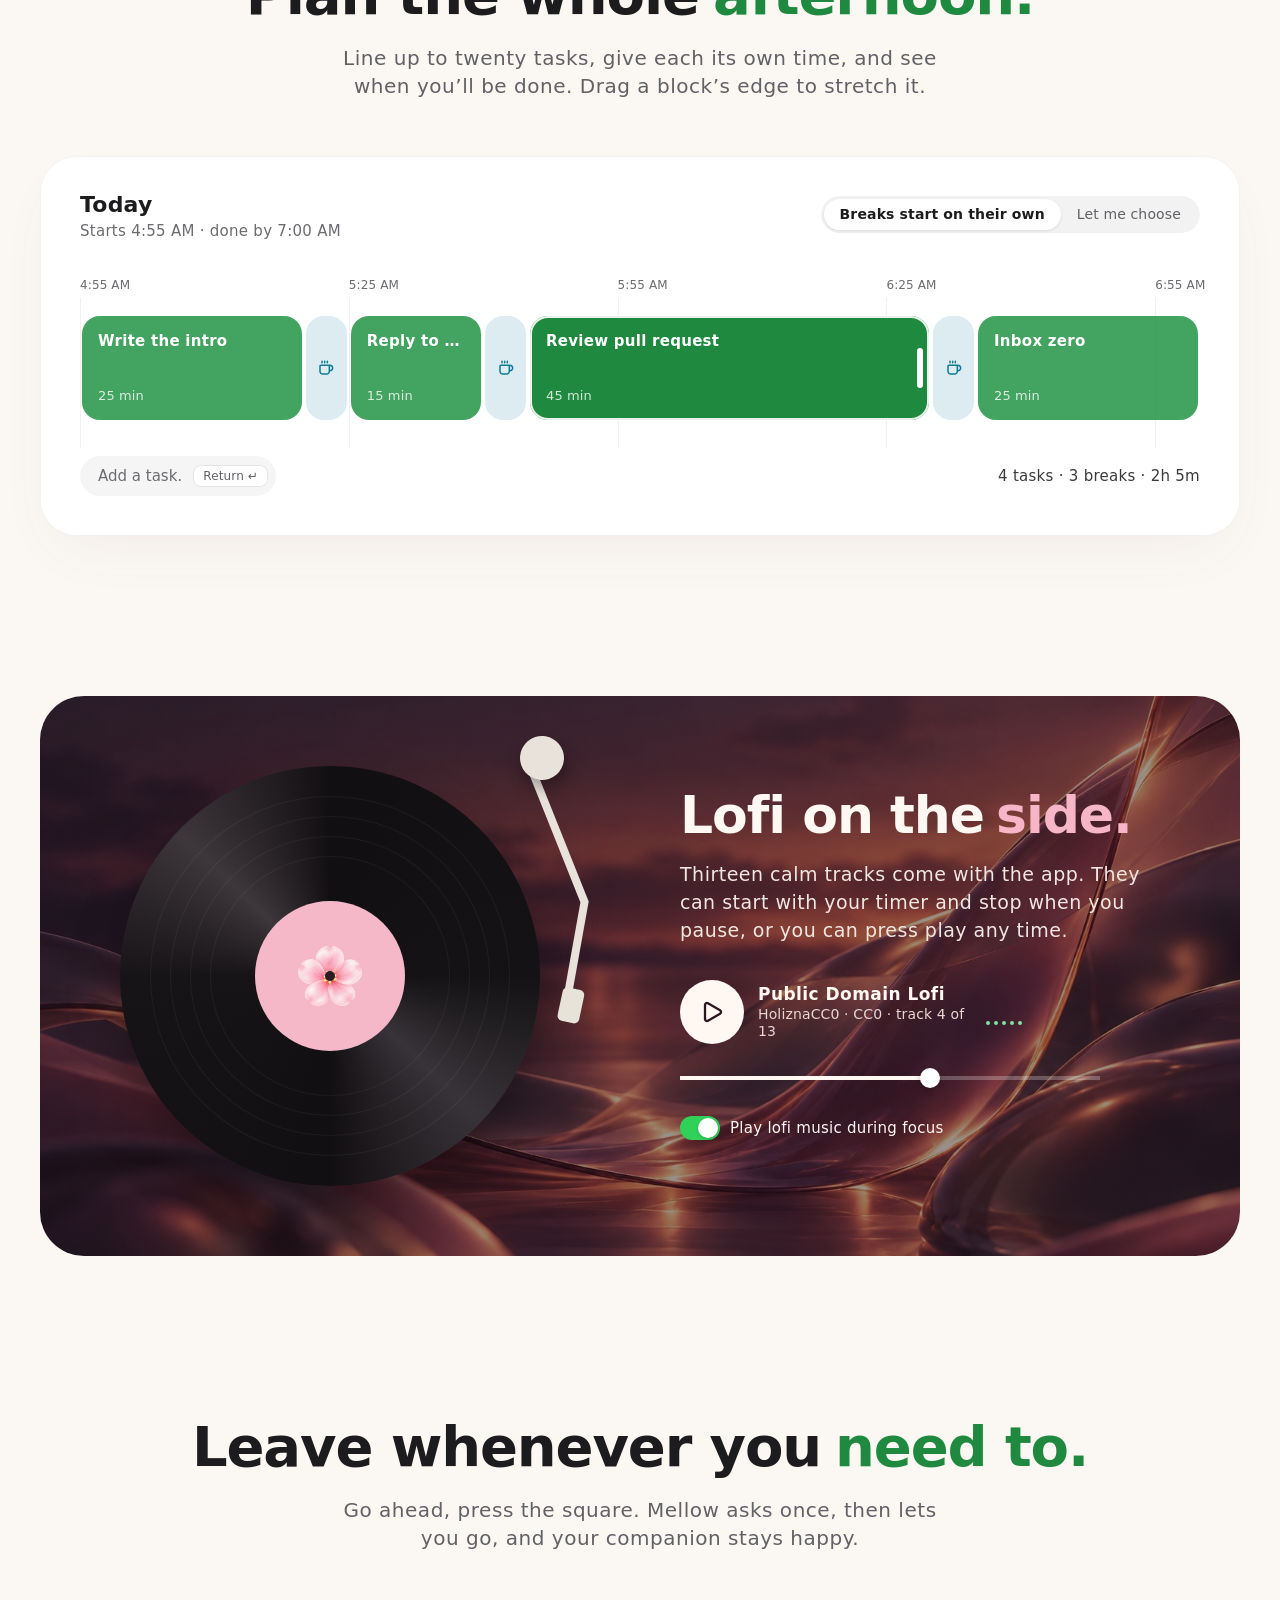
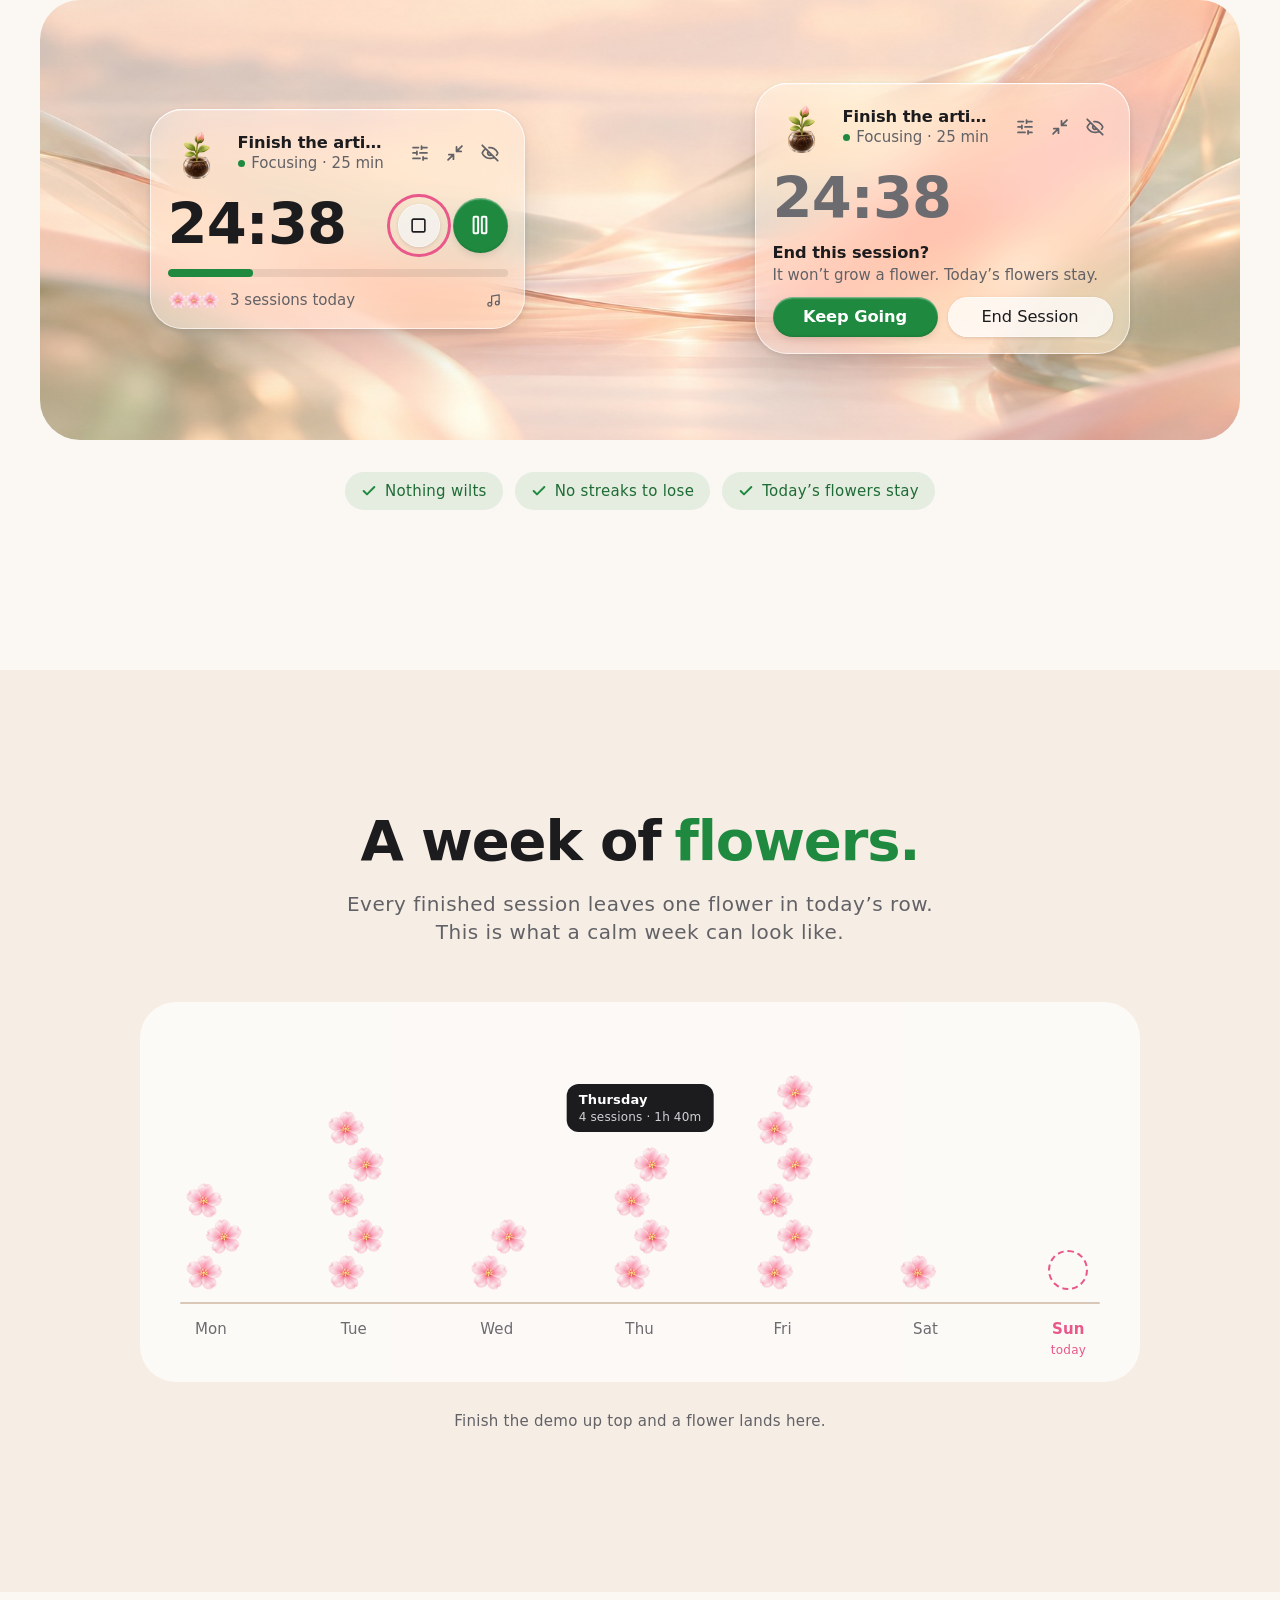
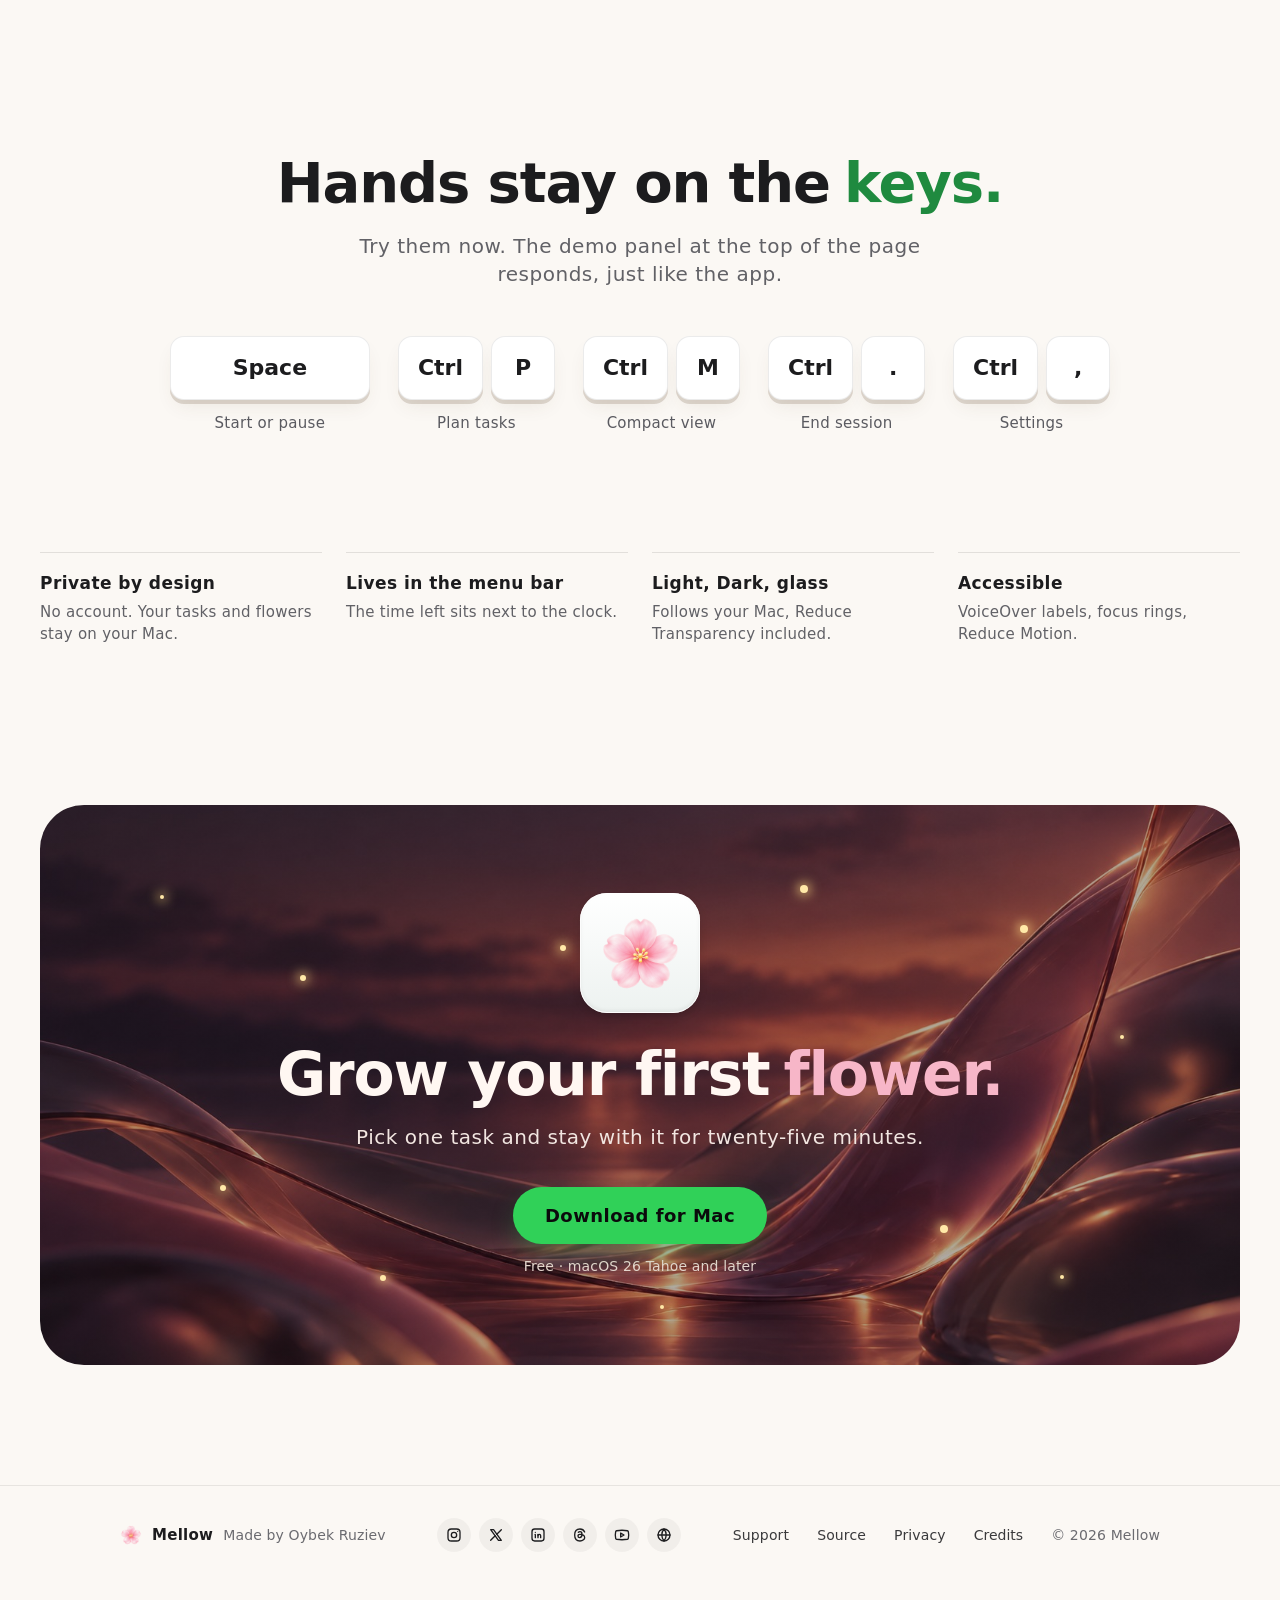
==== commit f3f5ee22: "Open source Mellow under the MIT License - LICENSE is now MIT for the code. - TRADEMARKS.md keeps th" ====
--- a/website/index.html
+++ b/website/index.html
@@ -571,6 +571,7 @@
   </ul>
   <nav class="f-links" aria-label="Footer">
     <a href="https://github.com/oybekruziev/mellow/issues">Support</a>
+    <a href="https://github.com/oybekruziev/mellow" target="_blank" rel="noopener">Source</a>
     <a href="#facts">Privacy</a>
     <button type="button" popovertarget="credits">Credits</button>
     <span>© 2026 Mellow</span>
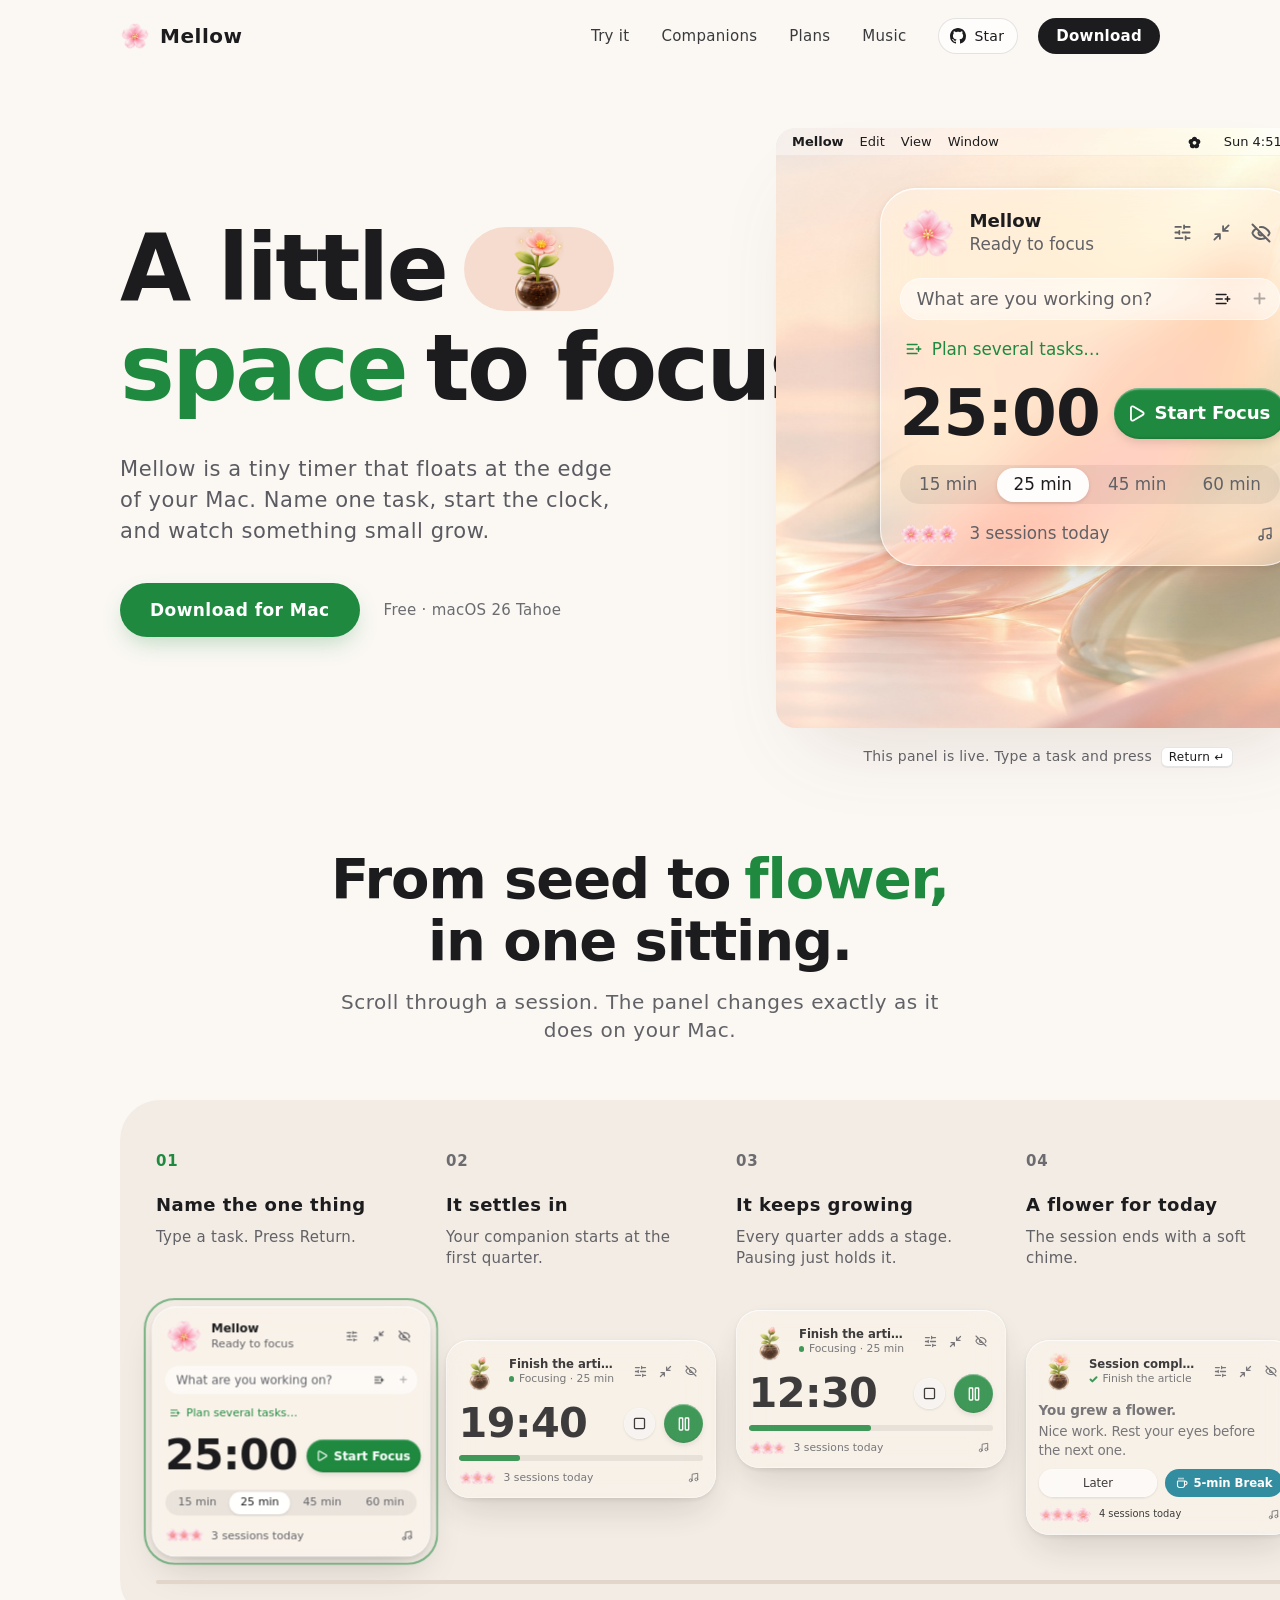
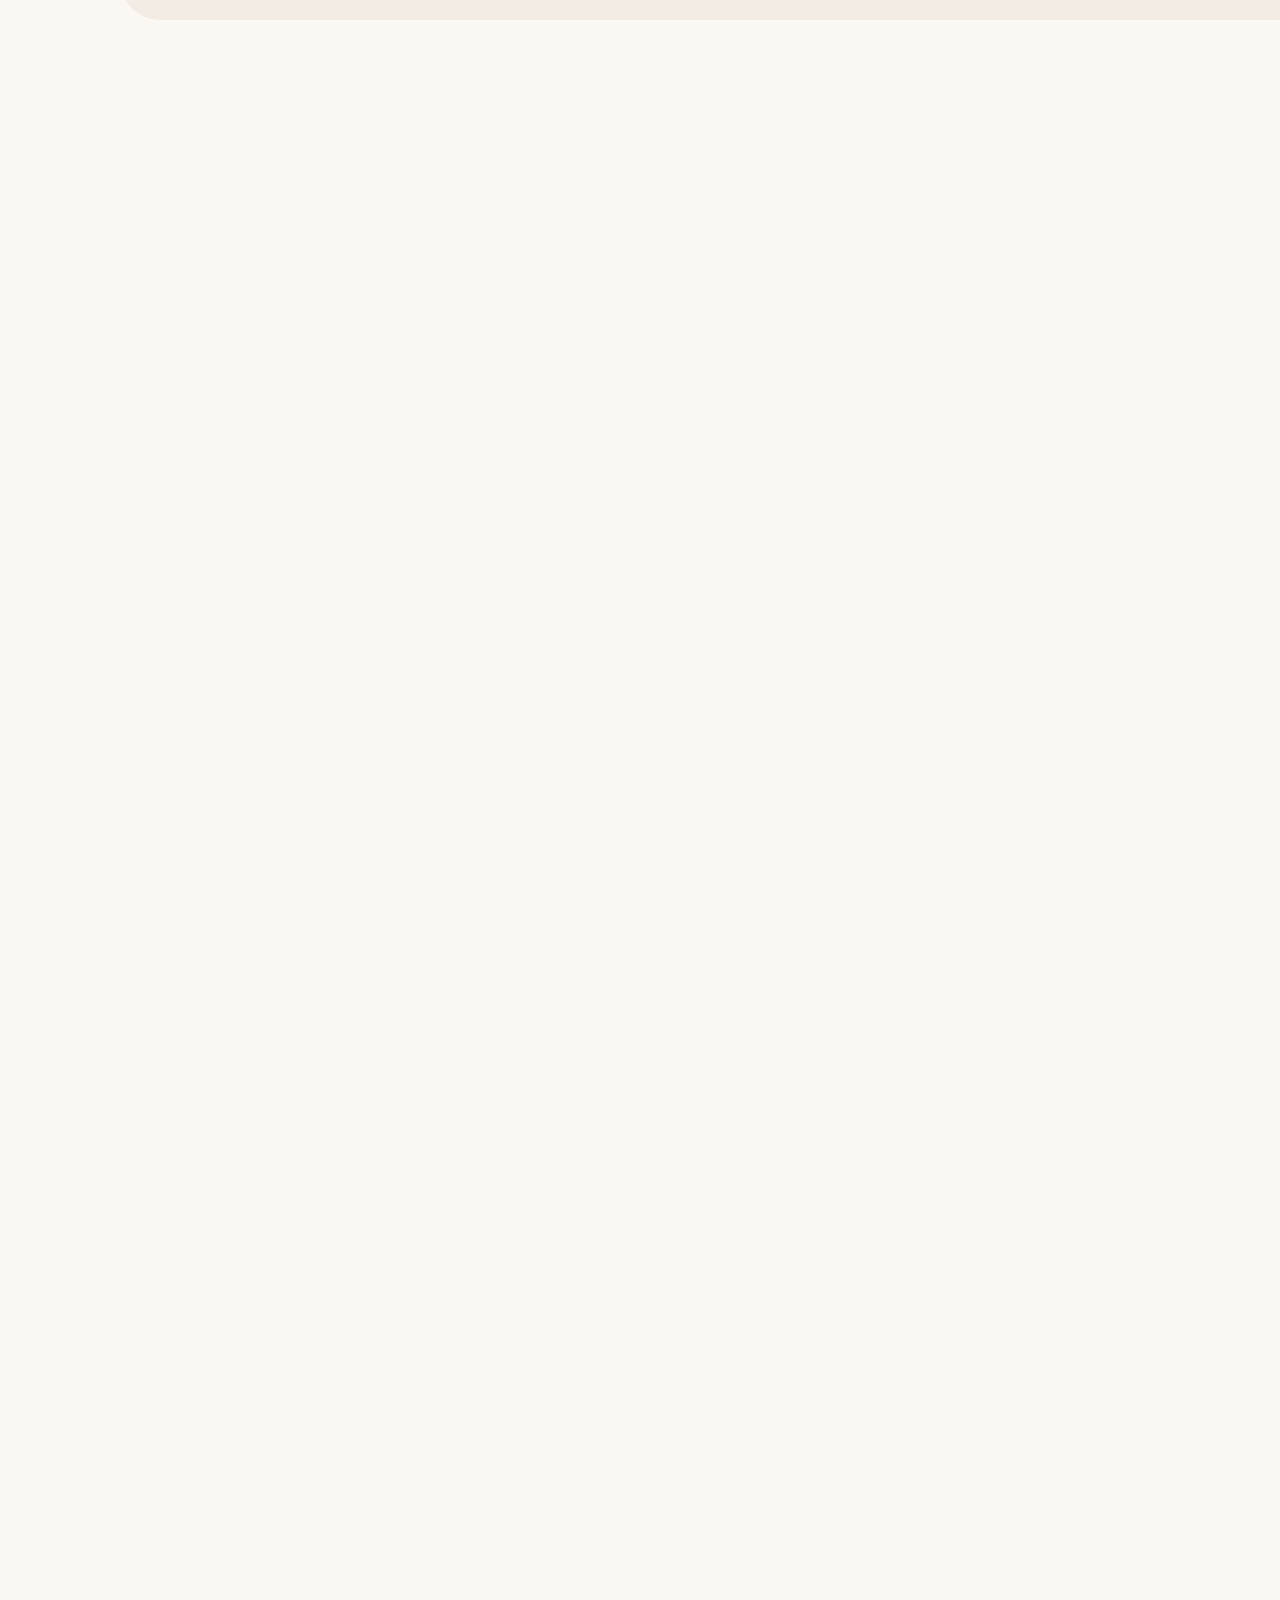
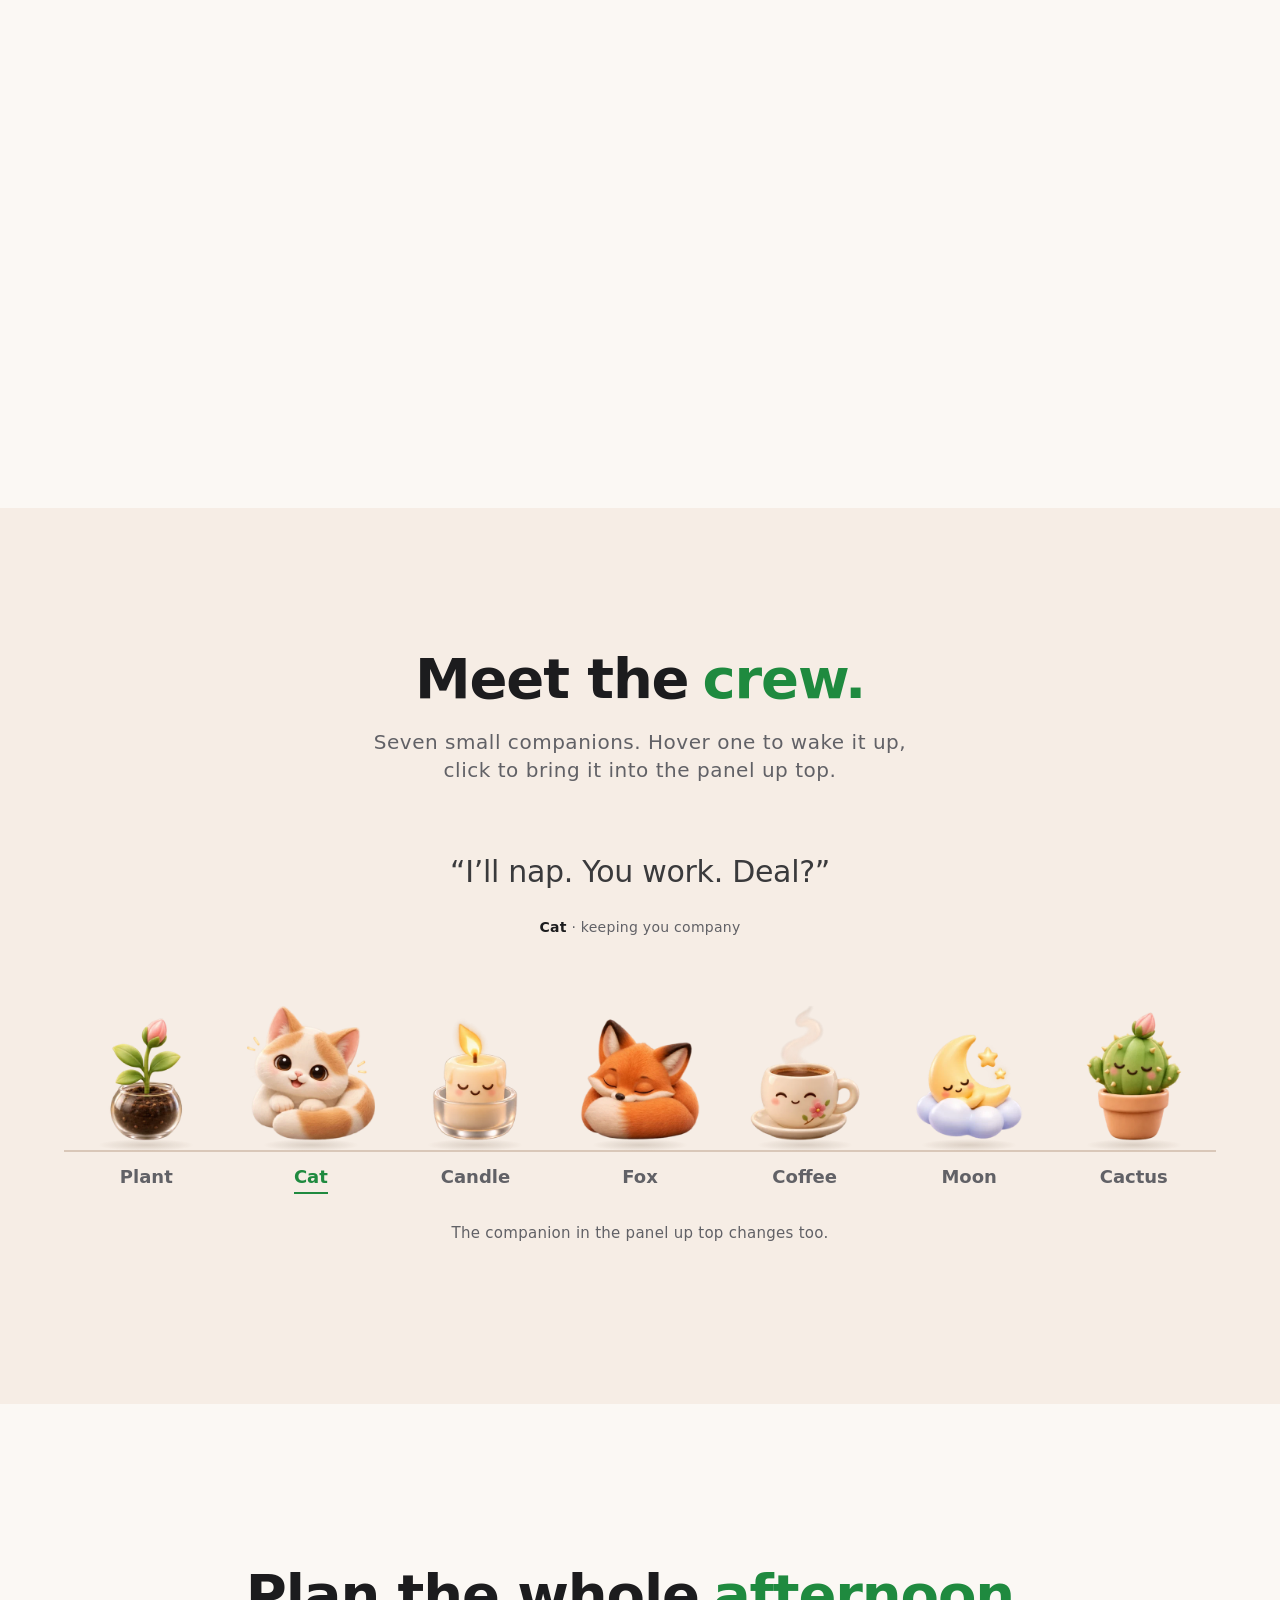
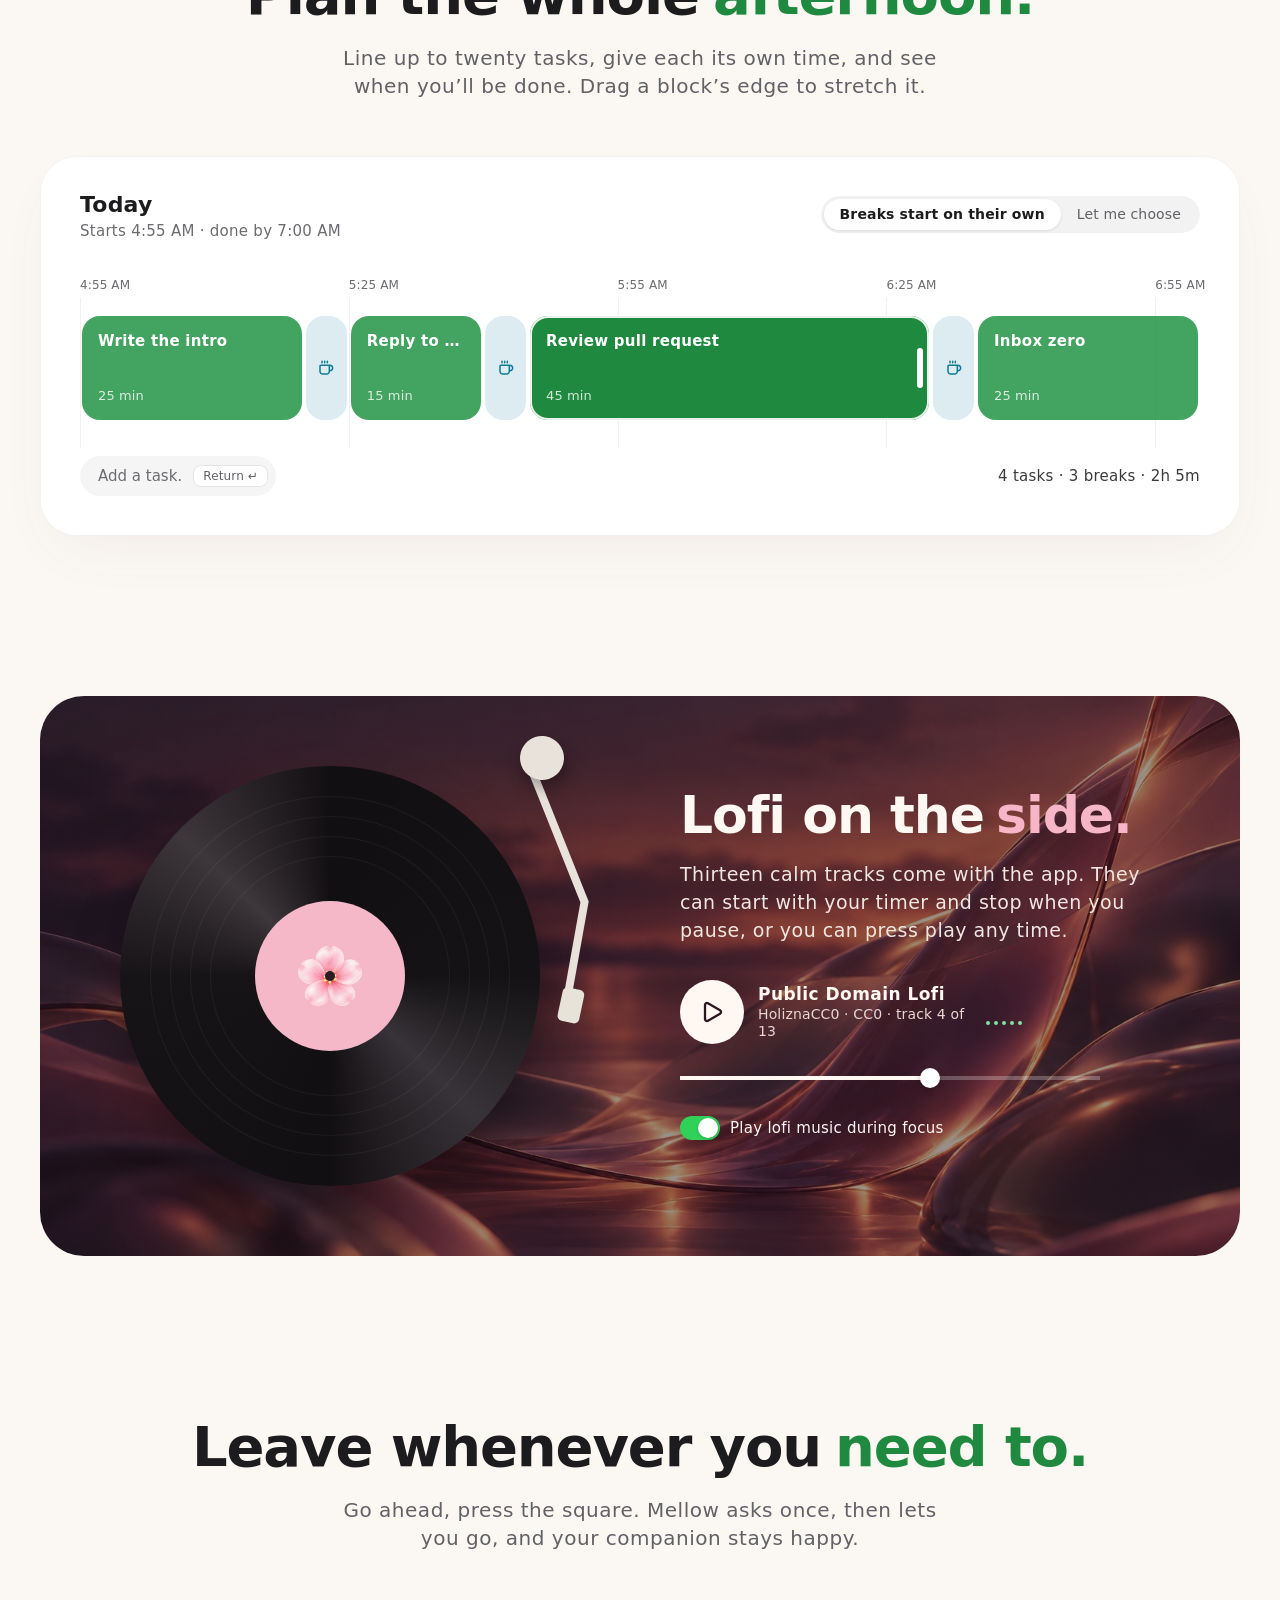
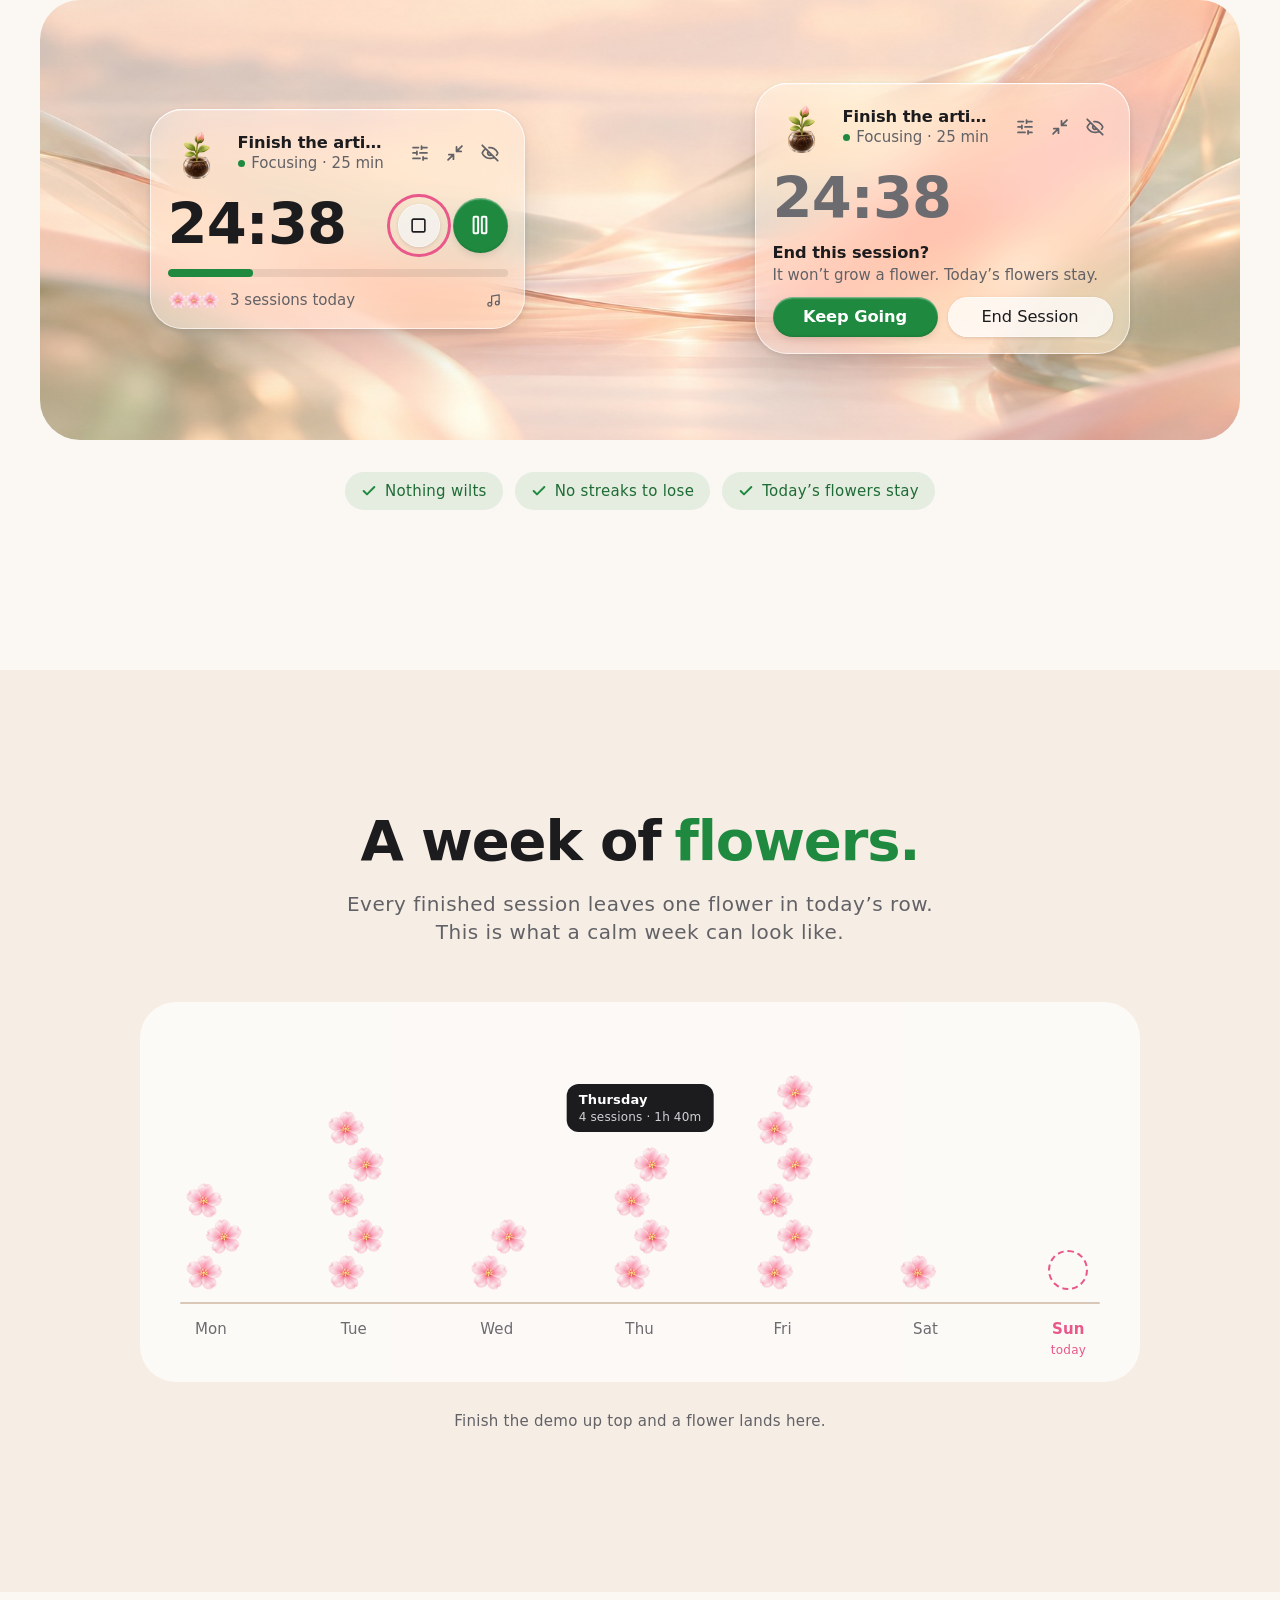
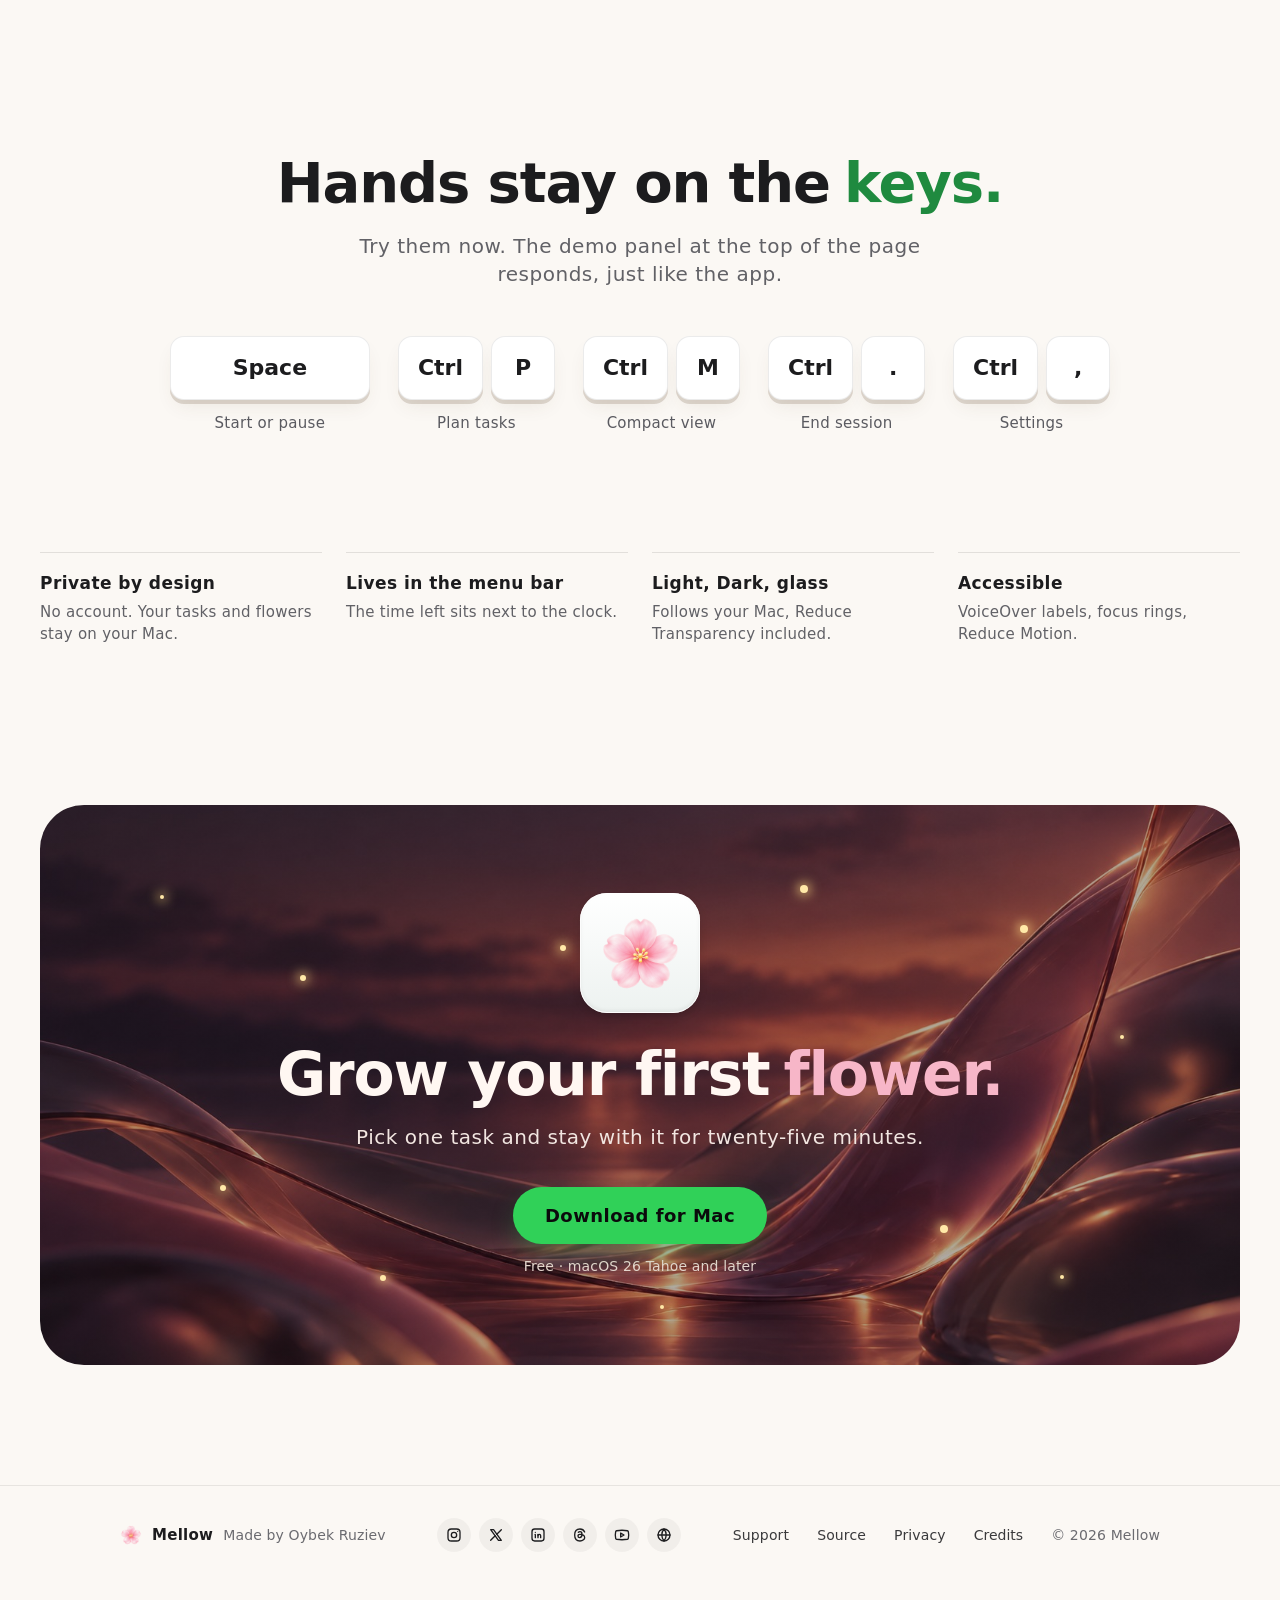
==== commit e7ed98fd: "GitHub button: shields.io fallback, show on mobile Co-Authored-By: Claude Opus 5.5 <noreply@anthropi" ====
--- a/website/index.html
+++ b/website/index.html
@@ -90,6 +90,9 @@
     <button class="nav-chip" type="button" data-nav-chip hidden aria-label="Back to the demo timer">
       <i class="ic ic-mellow" aria-hidden="true"></i><span data-chip-time>25:00</span>
     </button>
+    <a class="gh-star" href="https://github.com/oybekruziev/mellow" target="_blank" rel="noopener" aria-label="Mellow on GitHub" data-gh>
+      <i class="ic ic-github"></i><span class="gh-label">Star</span><span class="gh-count" data-gh-count hidden><i class="ic ic-star"></i><span data-gh-stars>0</span></span>
+    </a>
     <a class="btn-nav" href="/download/Mellow.dmg">Download</a>
   </nav>
 </header>
--- a/website/styles.css
+++ b/website/styles.css
@@ -80,6 +80,8 @@
 .ic-threads { --icon: url(assets/icons/threads.svg); }
 .ic-youtube { --icon: url(assets/icons/youtube.svg); }
 .ic-globe { --icon: url(assets/icons/globe.svg); }
+.ic-github { --icon: url(assets/icons/github.svg); }
+.ic-star { --icon: url(assets/icons/star.svg); }
 
 /* ---------- Nav ---------- */
 
@@ -104,8 +106,8 @@
 .brand img { width: 30px; height: 30px; object-fit: contain; }
 .brand span { font-family: var(--rounded); font-weight: 700; font-size: 20px; line-height: 24px; }
 .nav-links { display: flex; align-items: center; gap: 32px; }
-.nav-links > a:not(.btn-nav) { font-size: 15px; font-weight: 500; line-height: 18px; color: var(--ink-2); transition: color .2s var(--ease); }
-.nav-links > a:not(.btn-nav):hover { color: var(--green); }
+.nav-links > a:not(.btn-nav, .gh-star) { font-size: 15px; font-weight: 500; line-height: 18px; color: var(--ink-2); transition: color .2s var(--ease); }
+.nav-links > a:not(.btn-nav, .gh-star):hover { color: var(--green); }
 .btn-nav {
   display: inline-flex;
   padding: 9px 18px;
@@ -1005,7 +1007,7 @@
 
 @media (max-width: 767px) {
   .nav { padding: 14px 16px; height: 60px; }
-  .nav-links > a:not(.btn-nav) { display: none; }
+  .nav-links > a:not(.btn-nav, .gh-star) { display: none; }
   .nav-links { gap: 12px; }
   .nav-chip { margin-right: 0; }
   html { scroll-padding-top: 60px; }
@@ -1122,3 +1124,31 @@
 .caption { max-width: 600px; margin: 28px auto 0; padding: 0 16px; text-align: center; font-size: 15px; line-height: 22px; color: var(--secondary); text-wrap: balance; }
 .today-tag { position: absolute; left: 50%; top: 340px; translate: -50% 0; font-size: 12px; font-weight: 500; line-height: 16px; color: var(--pink); }
 @media (max-width: 767px) { .today-tag { top: 262px; font-size: 11px; } }
+
+/* GitHub button in the nav: stars come from /api/github (the Worker caches GitHub's numbers). */
+.gh-star {
+  display: inline-flex;
+  align-items: center;
+  gap: 8px;
+  height: 36px;
+  margin-right: -12px;
+  padding: 0 14px 0 12px;
+  border-radius: 999px;
+  background: rgba(255, 255, 255, .6);
+  box-shadow: inset 0 0 0 1px rgba(0, 0, 0, .1);
+  font-size: 14px;
+  font-weight: 500;
+  line-height: 18px;
+  color: var(--ink);
+  transition: background-color .2s var(--ease), box-shadow .2s var(--ease);
+}
+.gh-star:hover { background: #fff; box-shadow: inset 0 0 0 1px rgba(0, 0, 0, .18); }
+.gh-star .ic-github { width: 16px; height: 16px; }
+.gh-count { display: inline-flex; align-items: center; gap: 4px; padding-left: 9px; border-left: 1px solid rgba(0, 0, 0, .12); font-variant-numeric: tabular-nums; }
+.gh-count[hidden] { display: none; }
+.gh-count .ic-star { width: 13px; height: 13px; color: var(--secondary); }
+@media (max-width: 767px) {
+  .gh-star { margin-right: 0; padding: 0 12px 0 10px; height: 34px; }
+  .gh-label { display: none; }
+  .gh-count { padding-left: 0; border-left: 0; }
+}
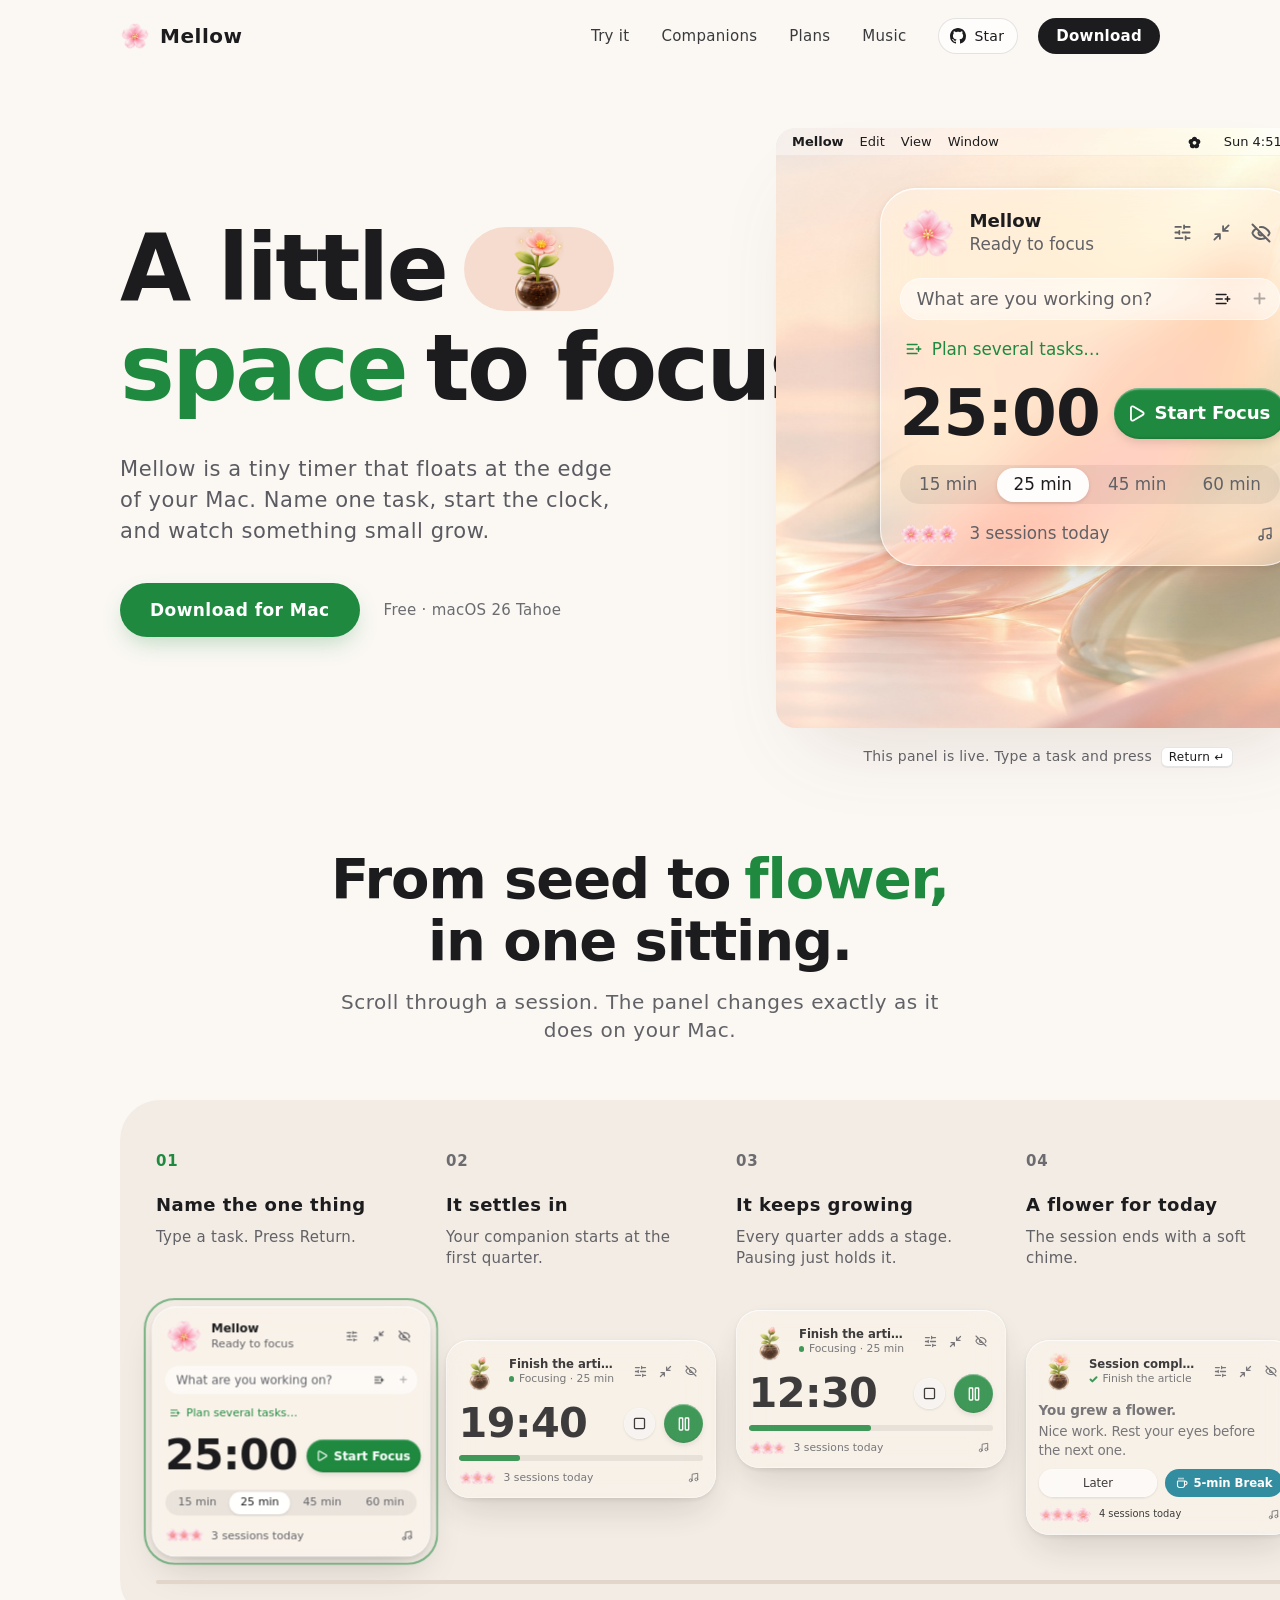
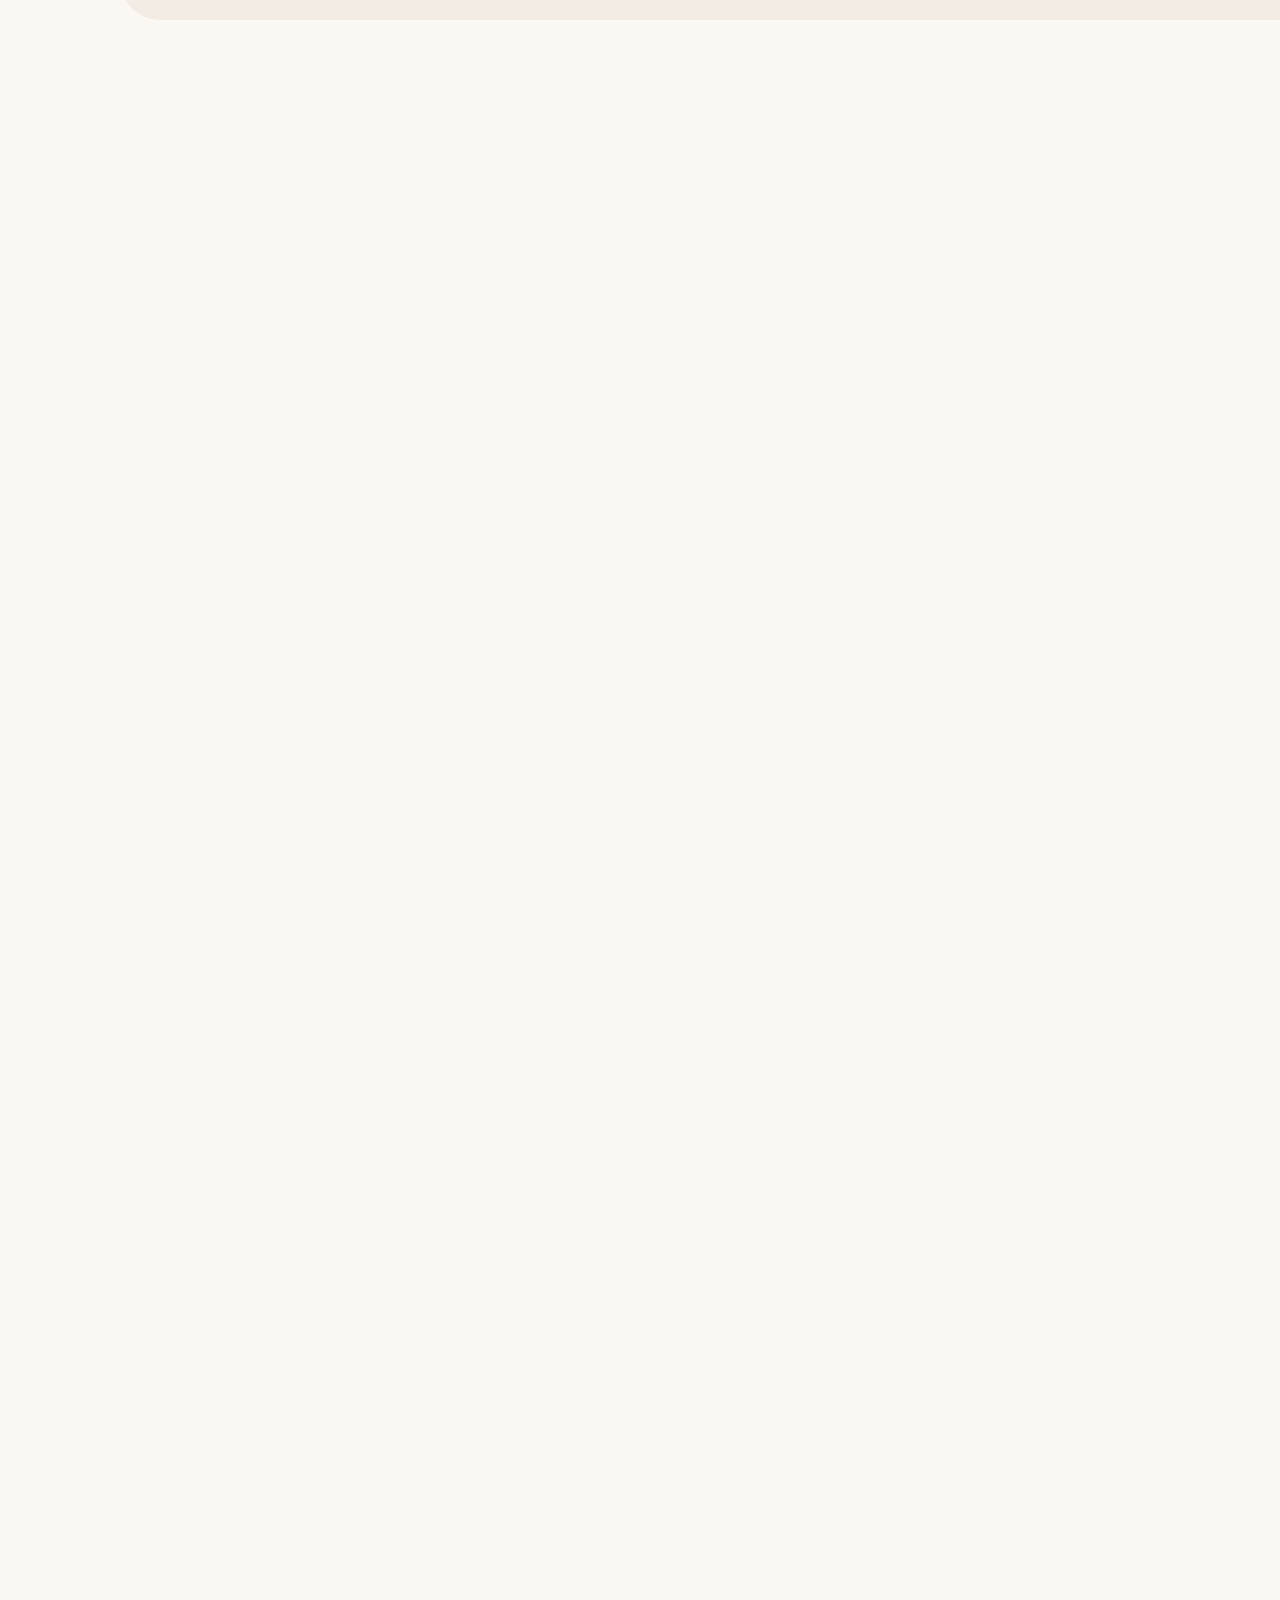
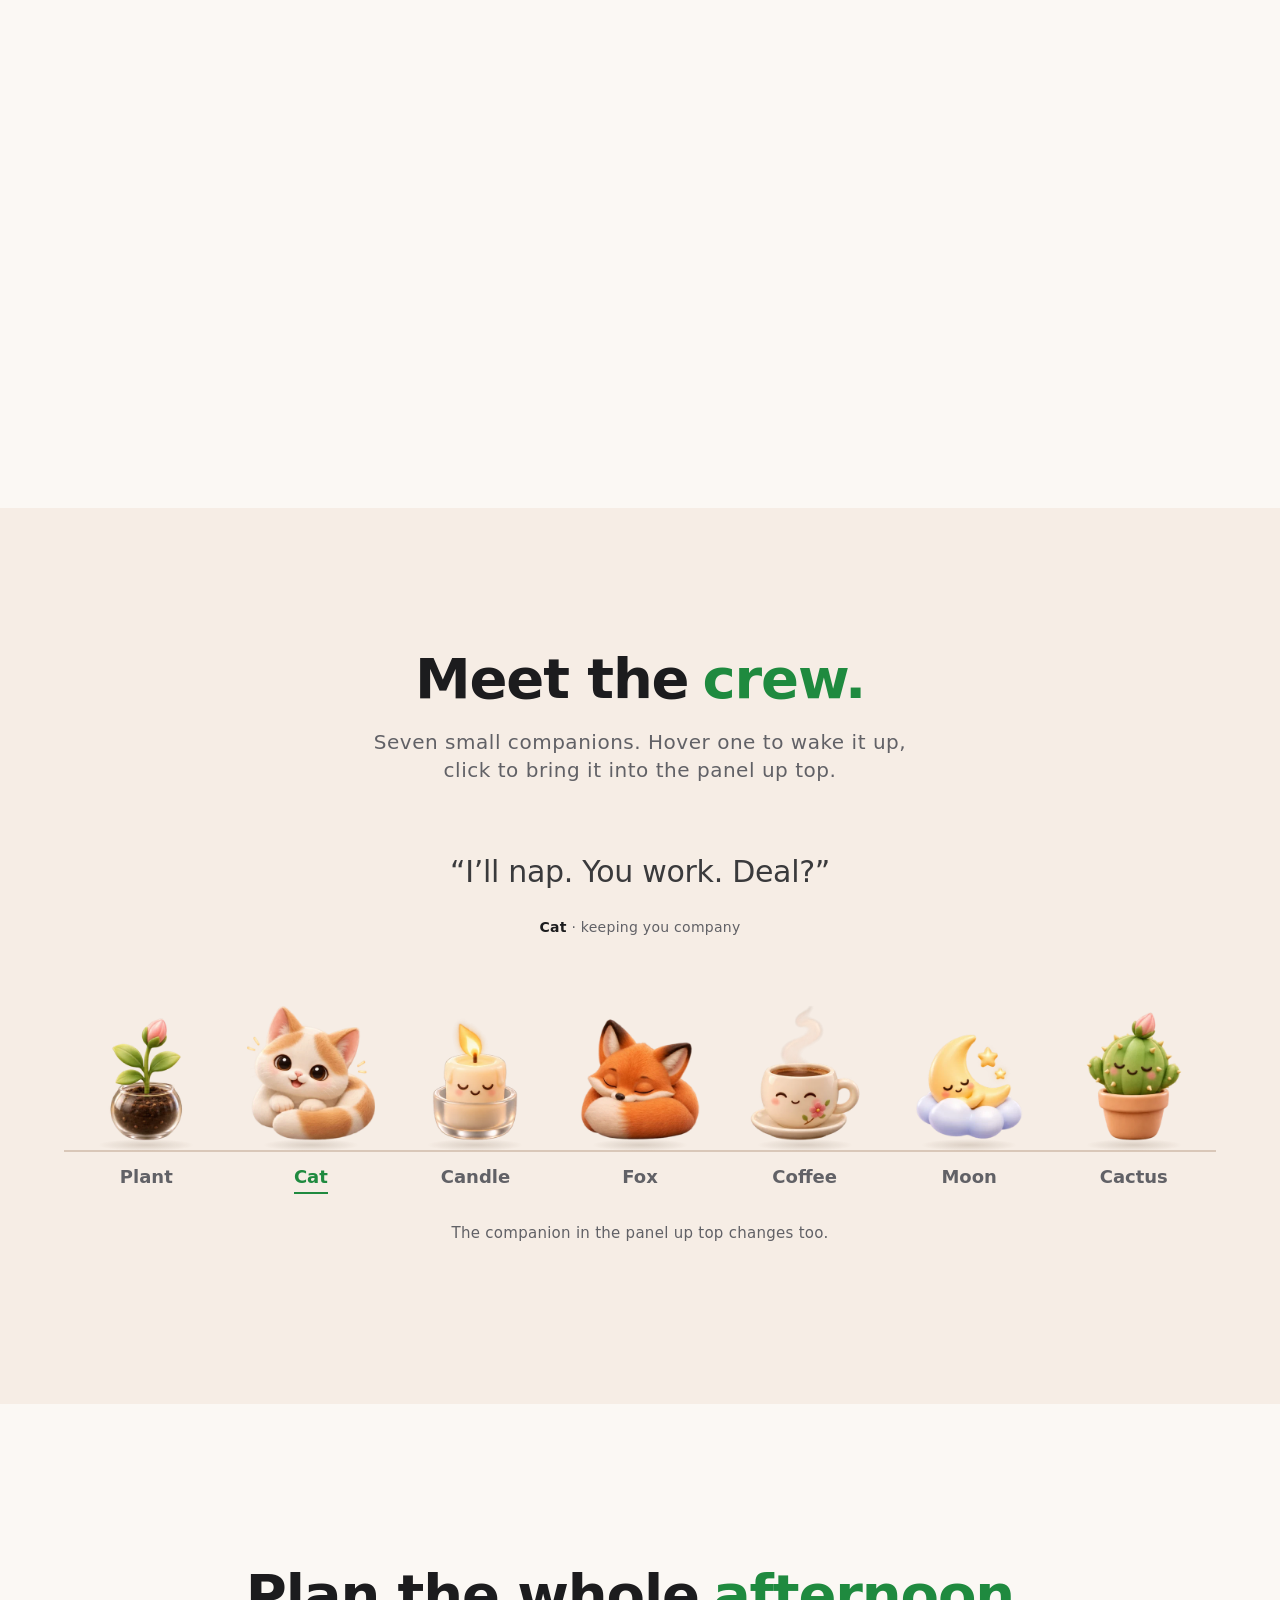
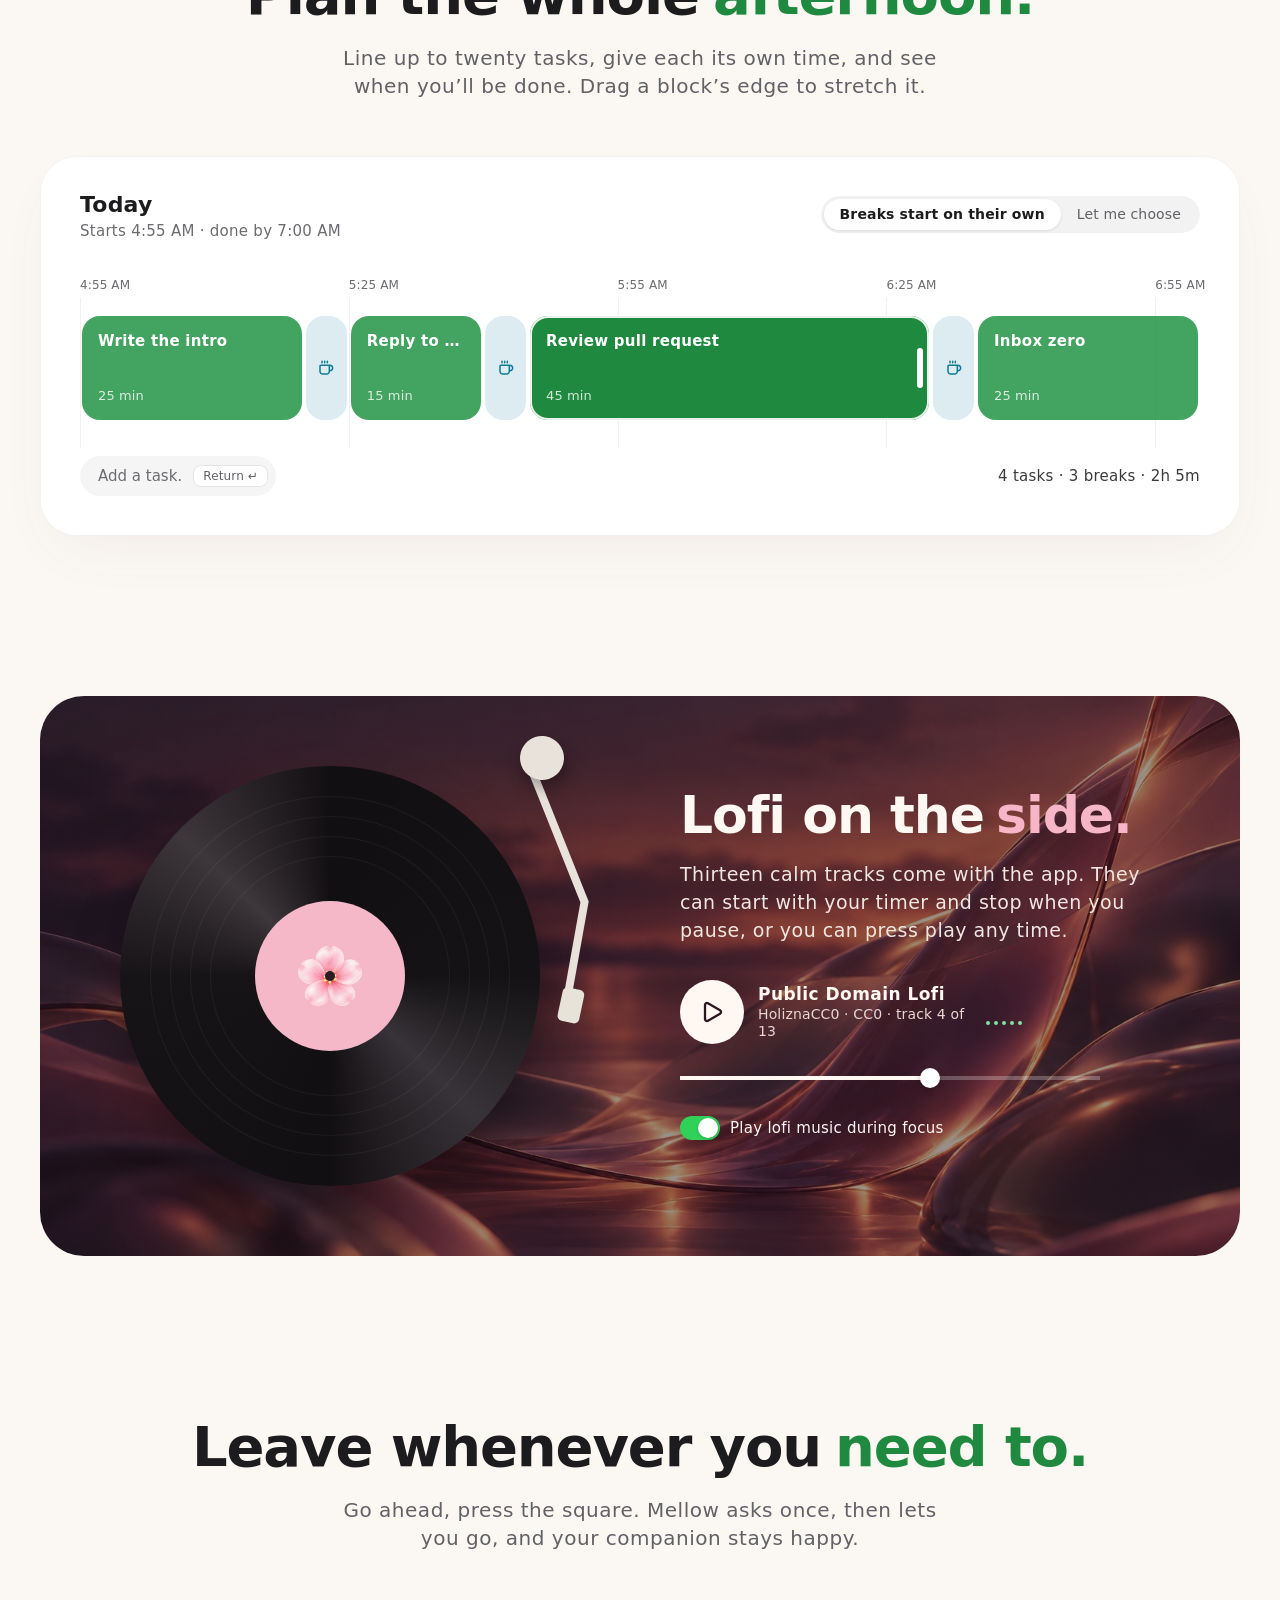
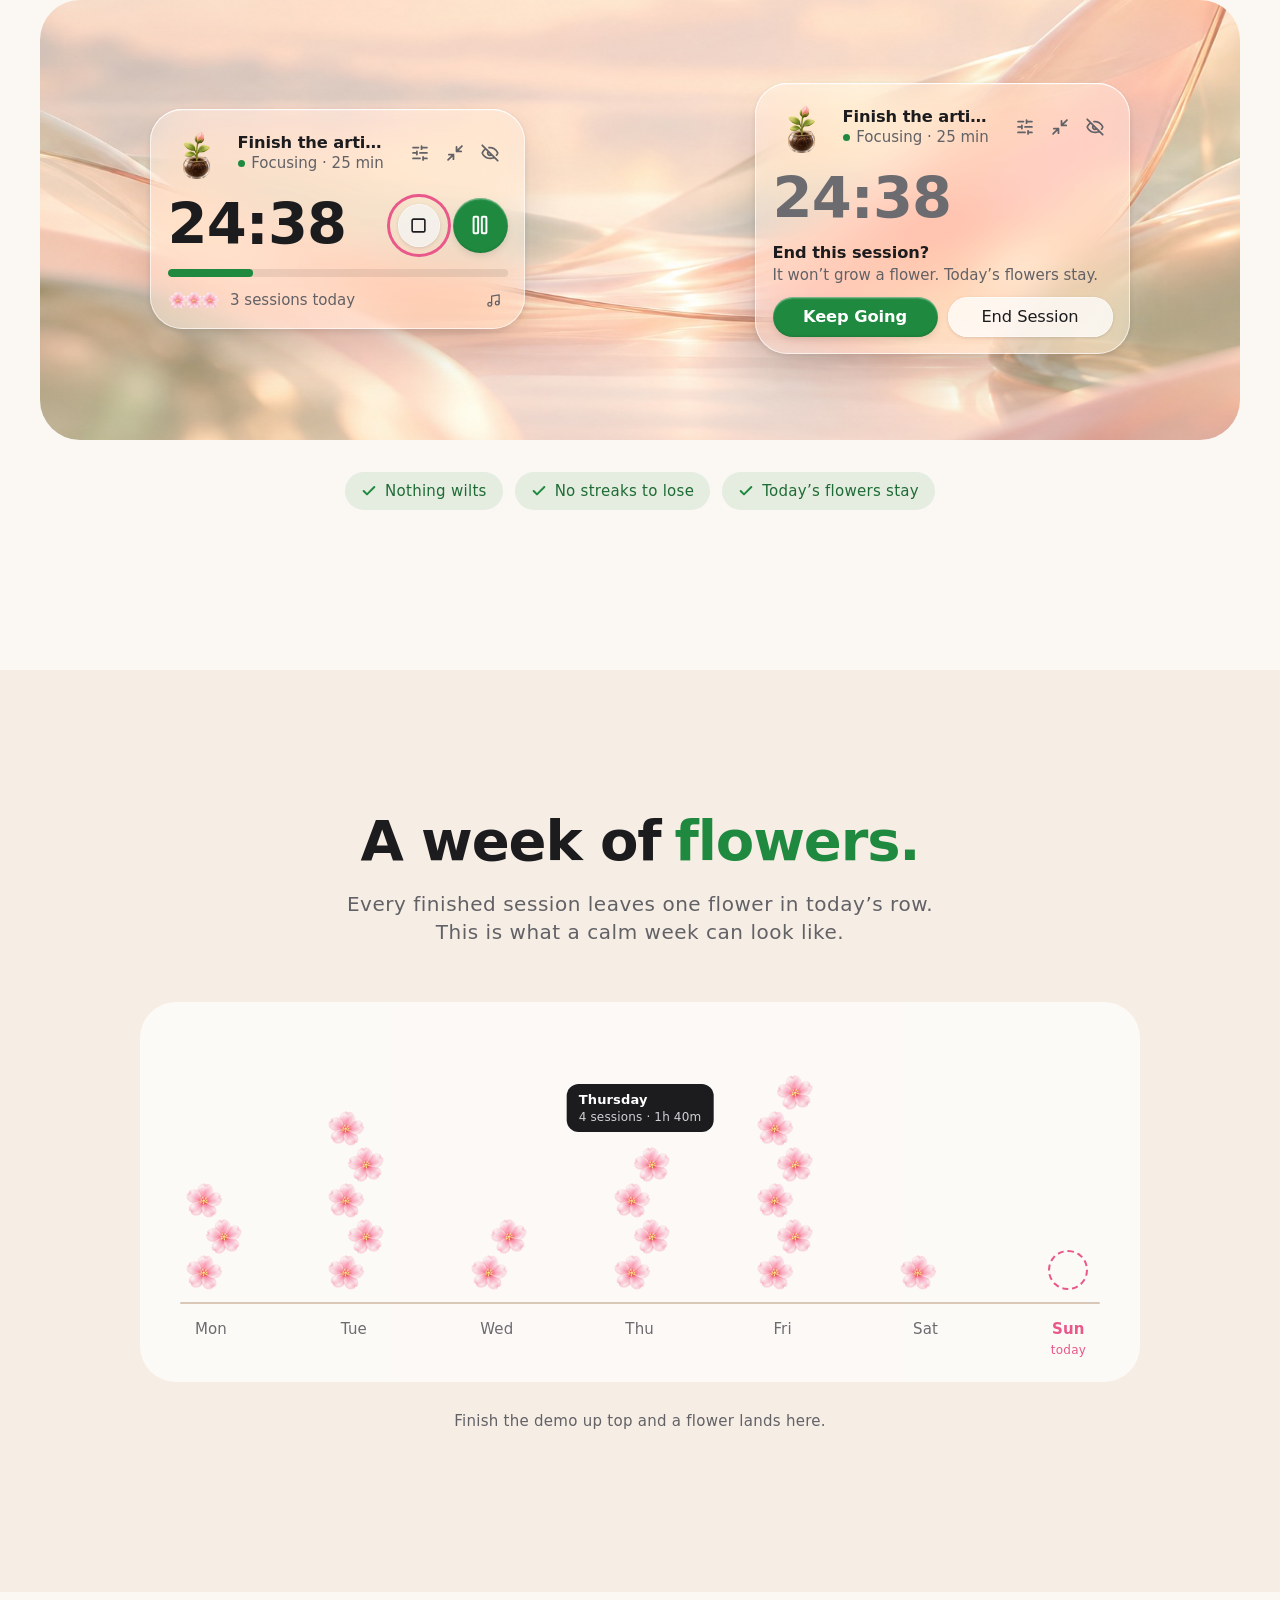
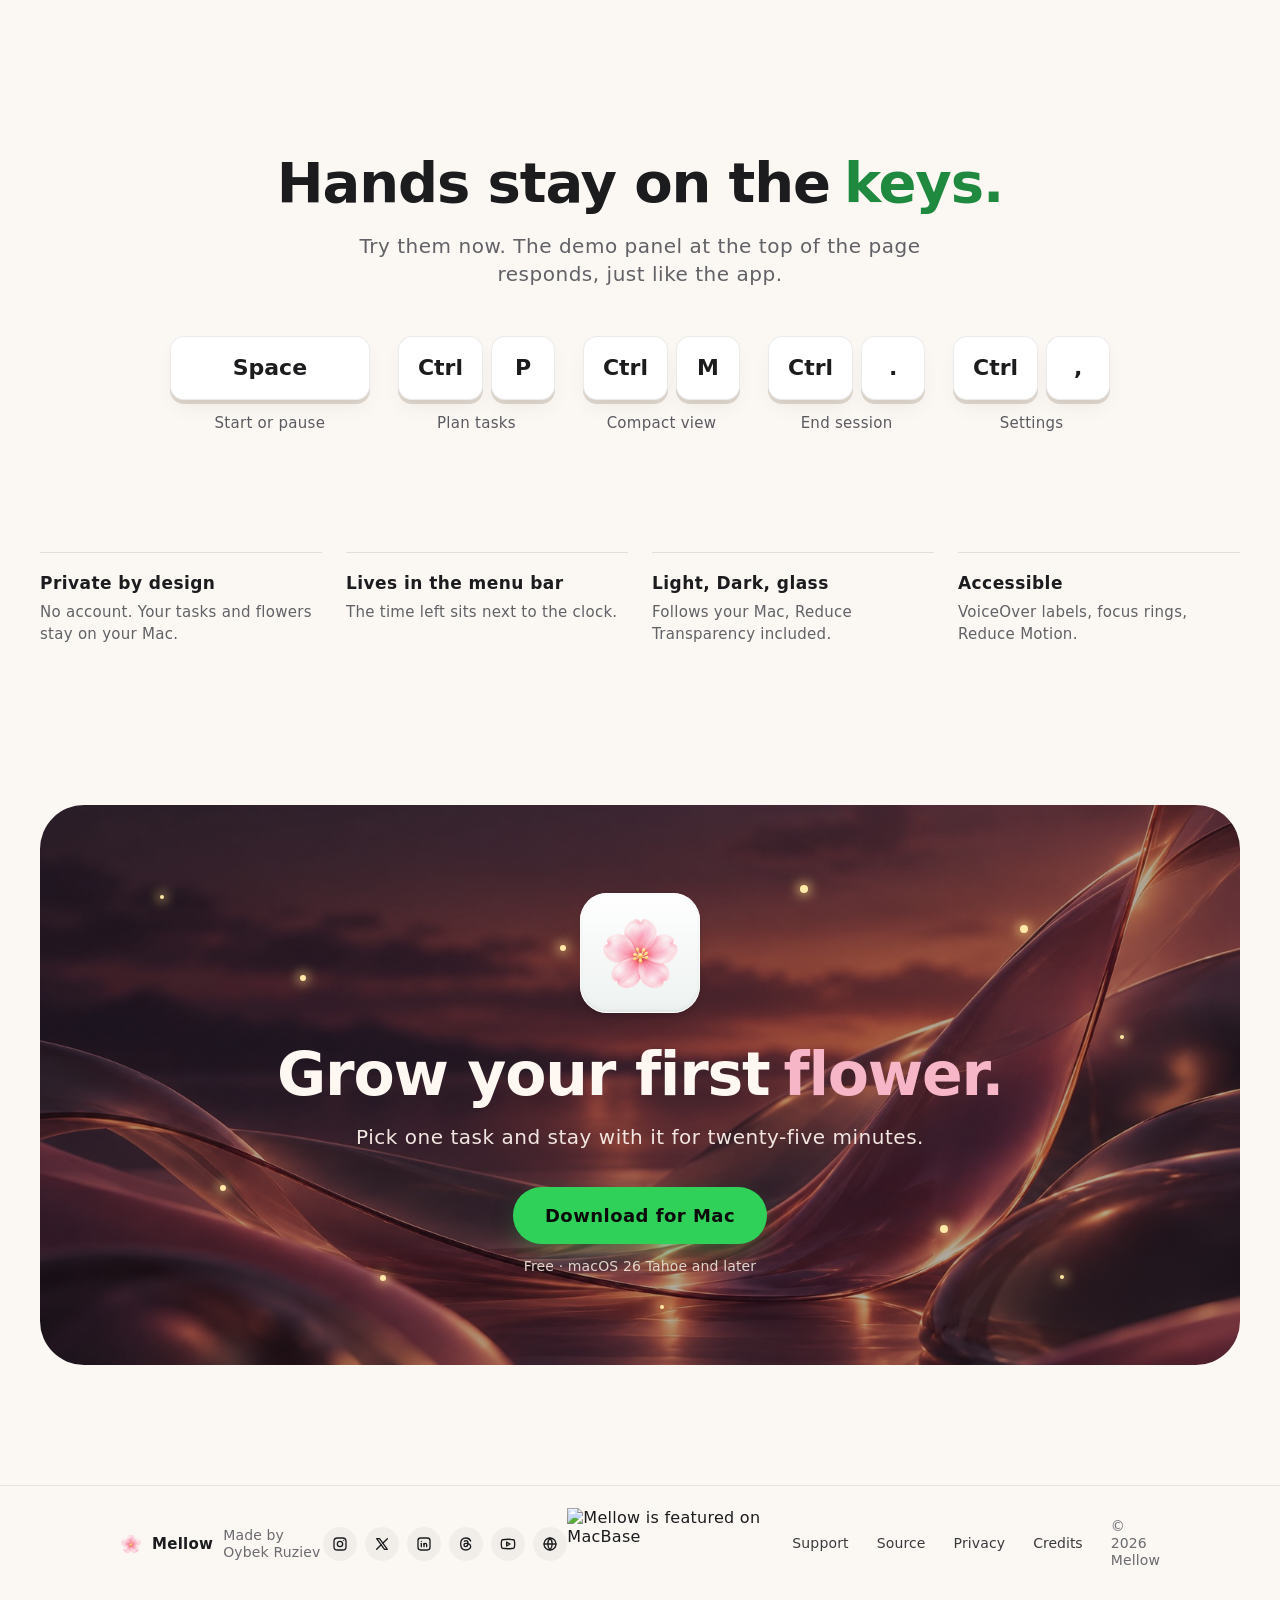
==== commit 9ac59474: "Footer: Featured on MacBase badge Co-Authored-By: Claude Opus 5.5 <noreply@anthropic.com>" ====
--- a/website/index.html
+++ b/website/index.html
@@ -572,6 +572,9 @@
     <li><a href="https://youtube.com/@aidancreatesspace" target="_blank" rel="noopener" aria-label="YouTube"><i class="ic ic-youtube"></i></a></li>
     <li><a href="https://aidancreates.space" target="_blank" rel="noopener" aria-label="Website"><i class="ic ic-globe"></i></a></li>
   </ul>
+  <a class="f-badge" href="https://macbase.app/apps/mellow?ref=badge" target="_blank" rel="noopener">
+    <img src="https://macbase.app/badge/featured-on-macbase.svg" alt="Mellow is featured on MacBase" width="225" height="72" loading="lazy">
+  </a>
   <nav class="f-links" aria-label="Footer">
     <a href="https://github.com/oybekruziev/mellow/issues">Support</a>
     <a href="https://github.com/oybekruziev/mellow" target="_blank" rel="noopener">Source</a>
--- a/website/styles.css
+++ b/website/styles.css
@@ -919,6 +919,9 @@
 .socials a { width: 34px; height: 34px; border-radius: 17px; display: grid; place-items: center; background: rgba(0, 0, 0, .04); color: var(--ink); transition: background-color .2s var(--ease), color .2s var(--ease); }
 .socials a:hover { background: rgba(0, 0, 0, .08); color: var(--green); }
 .socials .ic { width: 16px; height: 16px; }
+.f-badge { display: block; margin: -16px 0; transition: opacity .2s var(--ease); }
+.f-badge img { display: block; height: 72px; width: auto; }
+.f-badge:hover { opacity: .75; }
 .f-links { display: flex; align-items: center; gap: 28px; font-size: 14px; line-height: 17px; color: var(--ink-2); }
 .f-links a:hover, .f-links button:hover { color: var(--green); }
 .f-links span { color: var(--tertiary); }
@@ -1089,6 +1092,7 @@
   .cta-title .accent { font-size: 48px; line-height: 46px; }
   .cta-body { font-size: 17px; }
   .footer { flex-direction: column; align-items: flex-start; padding: 32px 16px 40px; }
+  .f-badge { margin: -8px 0 -8px -8px; }
   .f-links { flex-wrap: wrap; gap: 12px 24px; }
   .credits { inset: auto 16px 16px 16px; width: auto; }
   .toast { white-space: normal; max-width: calc(100% - 32px); }
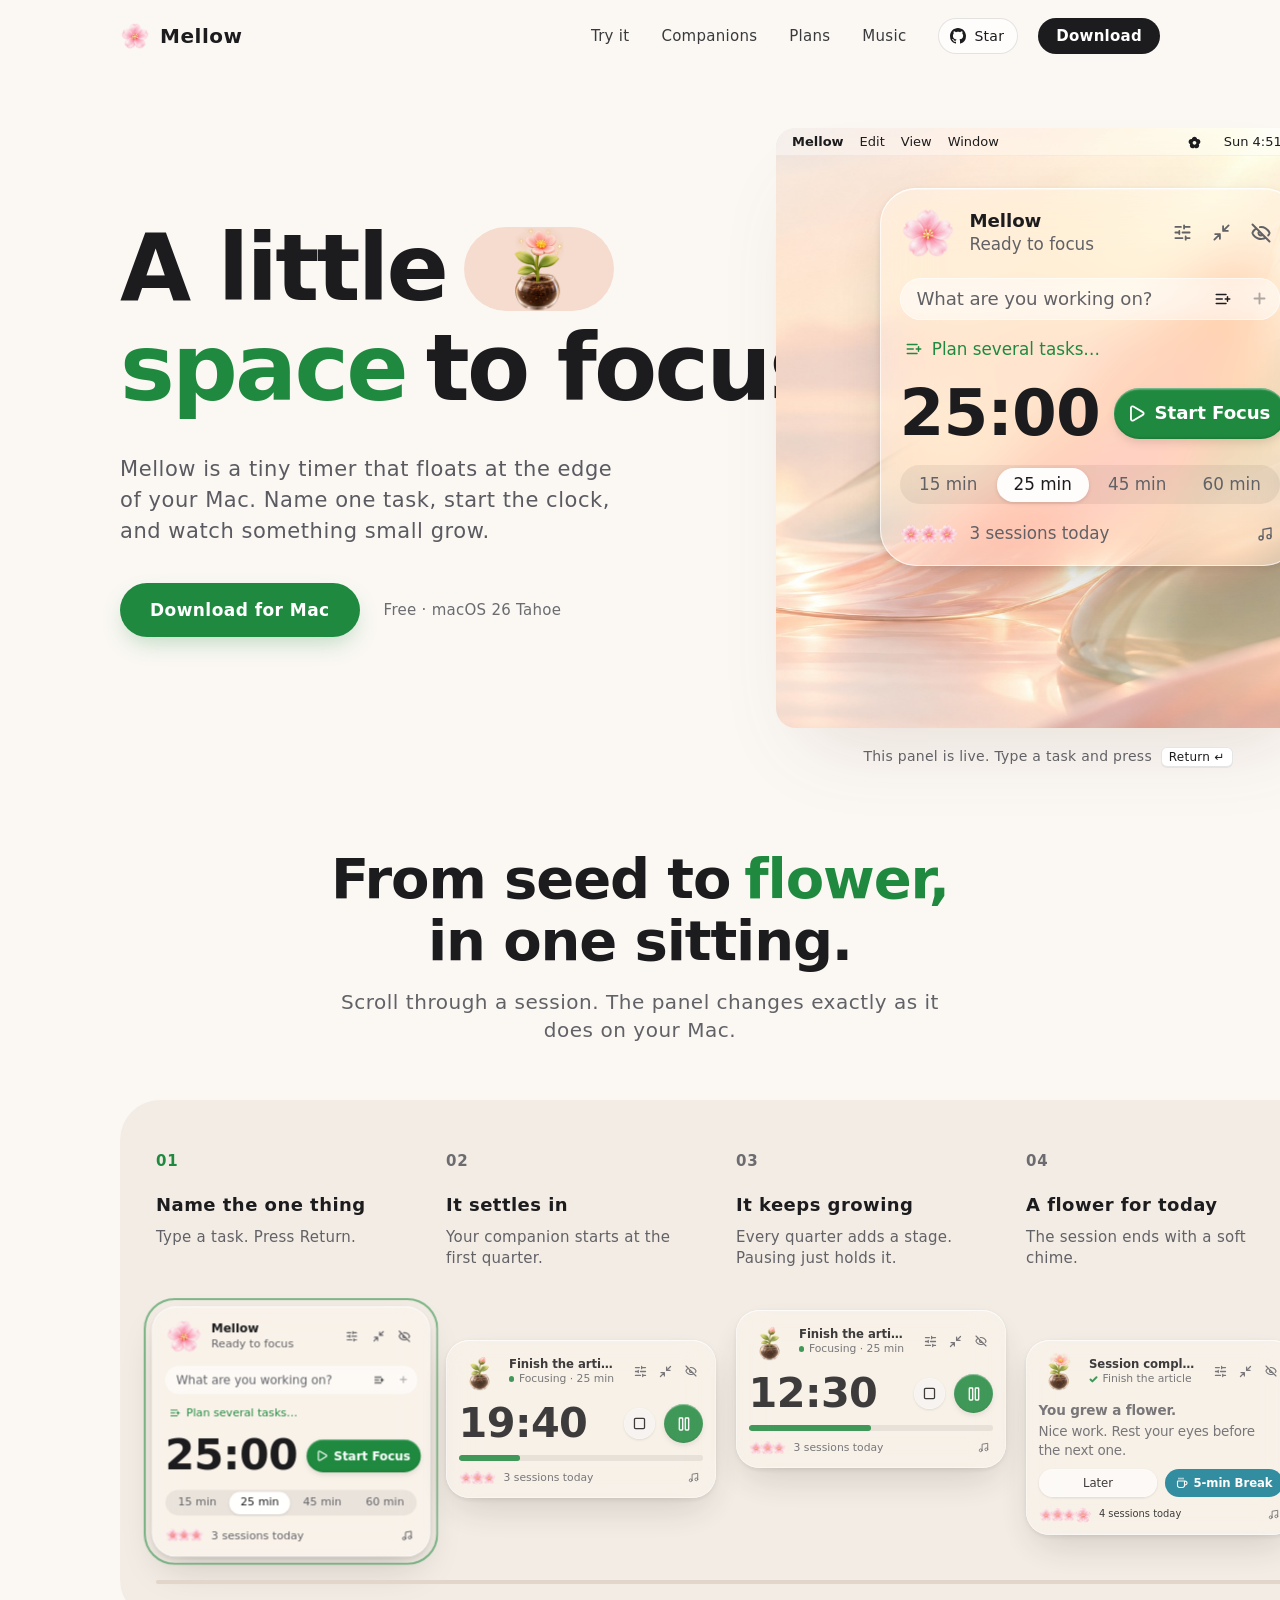
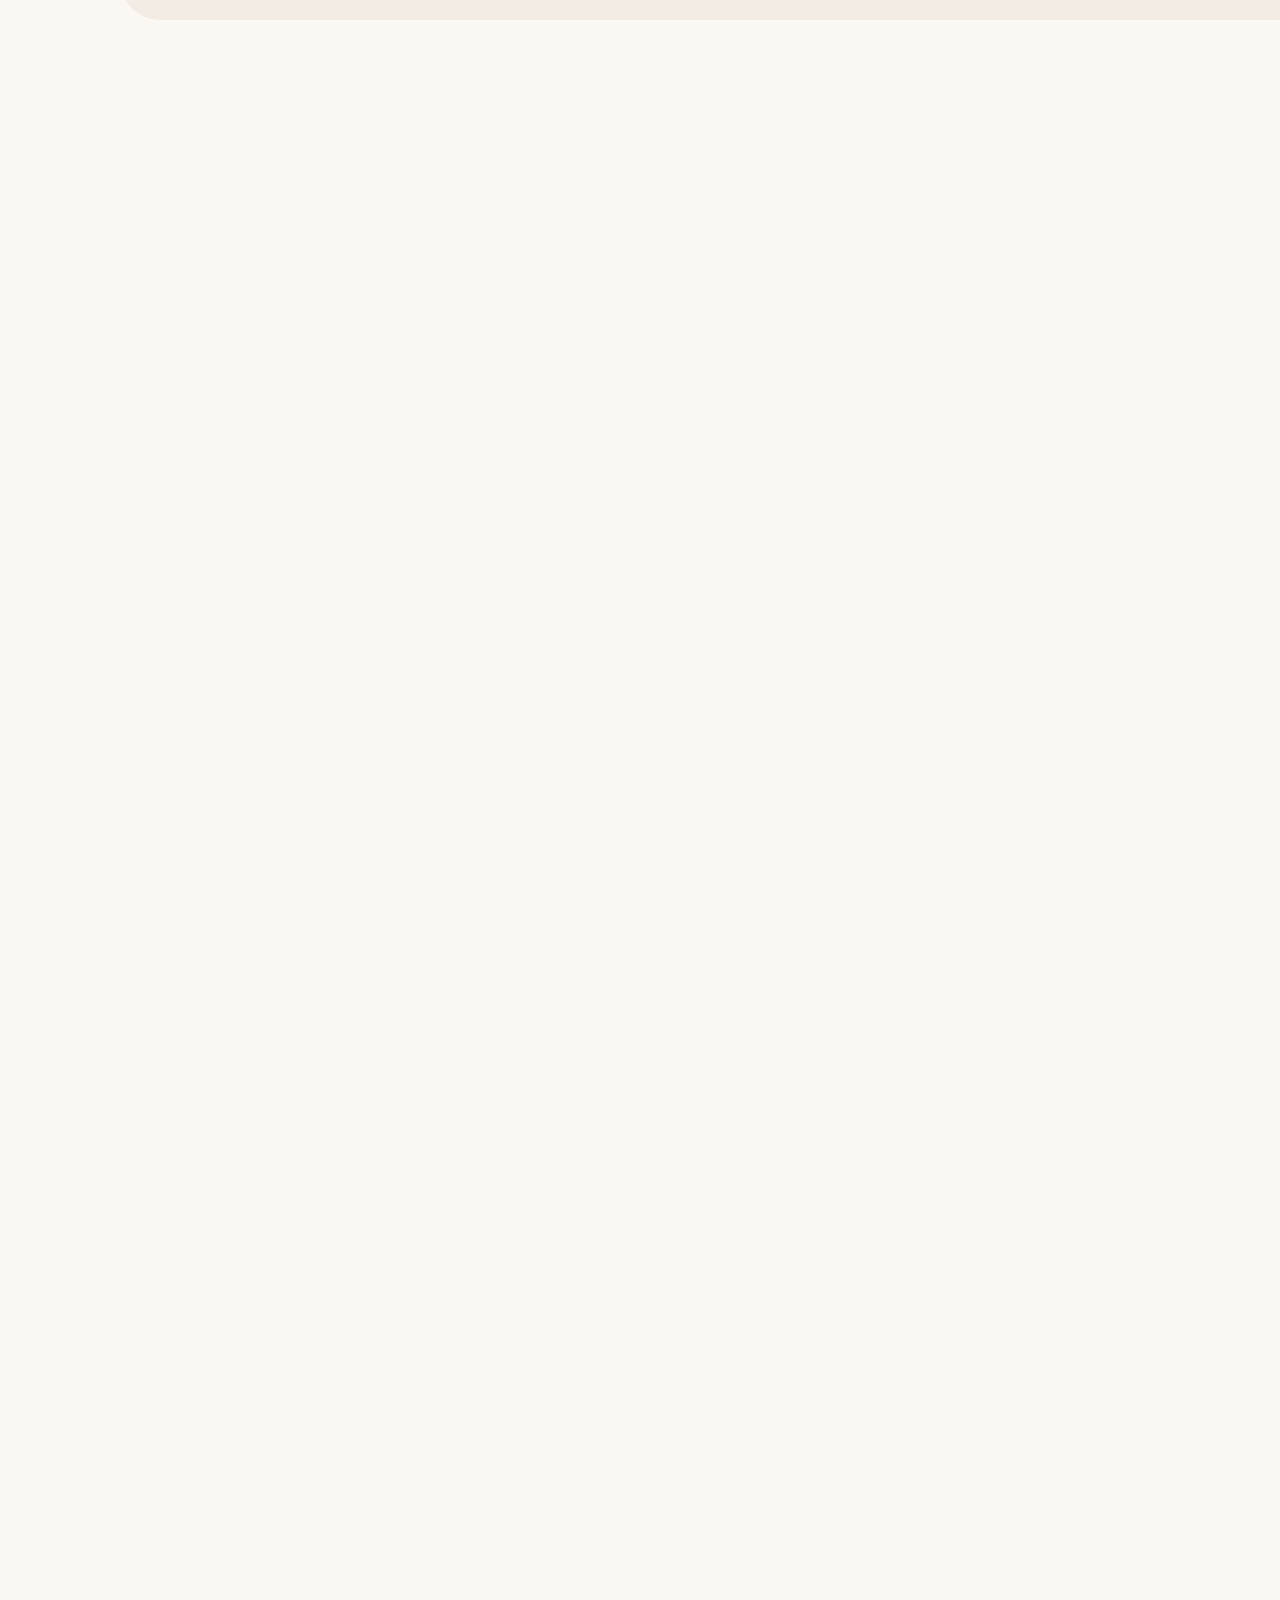
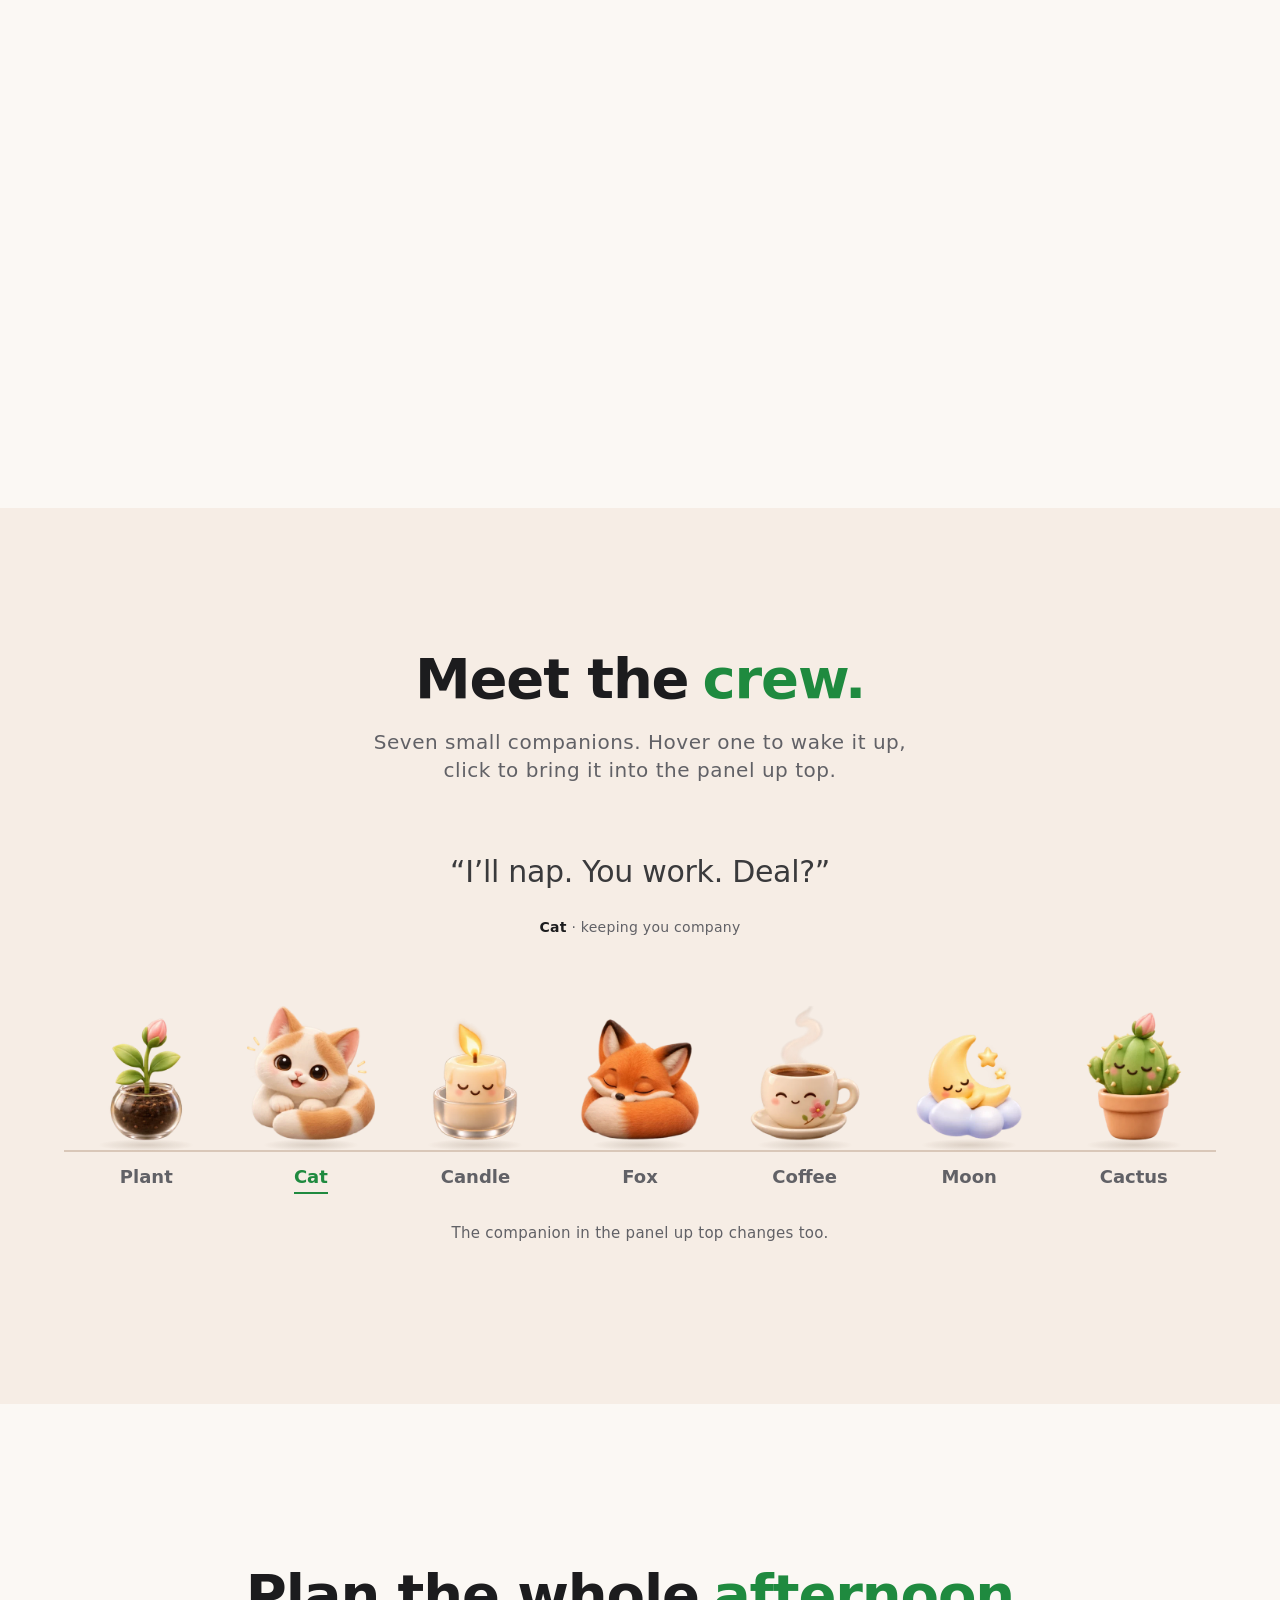
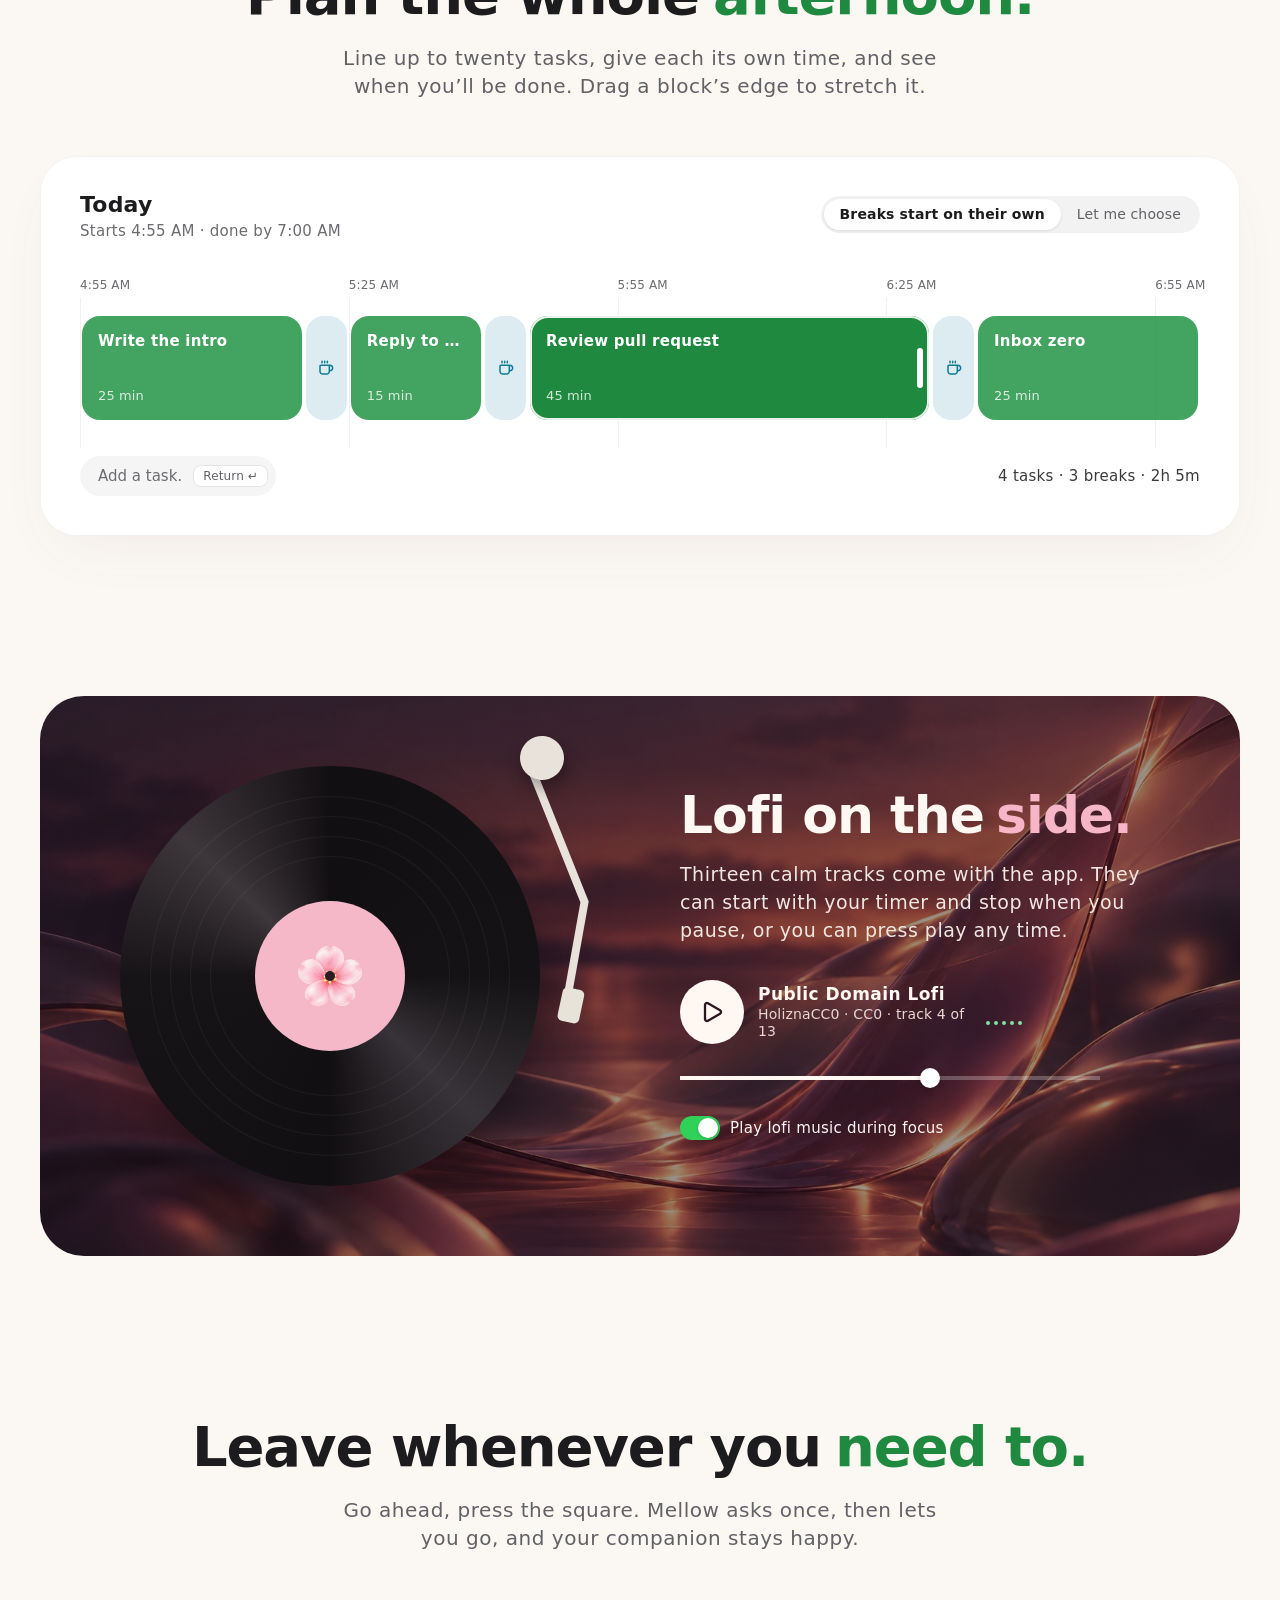
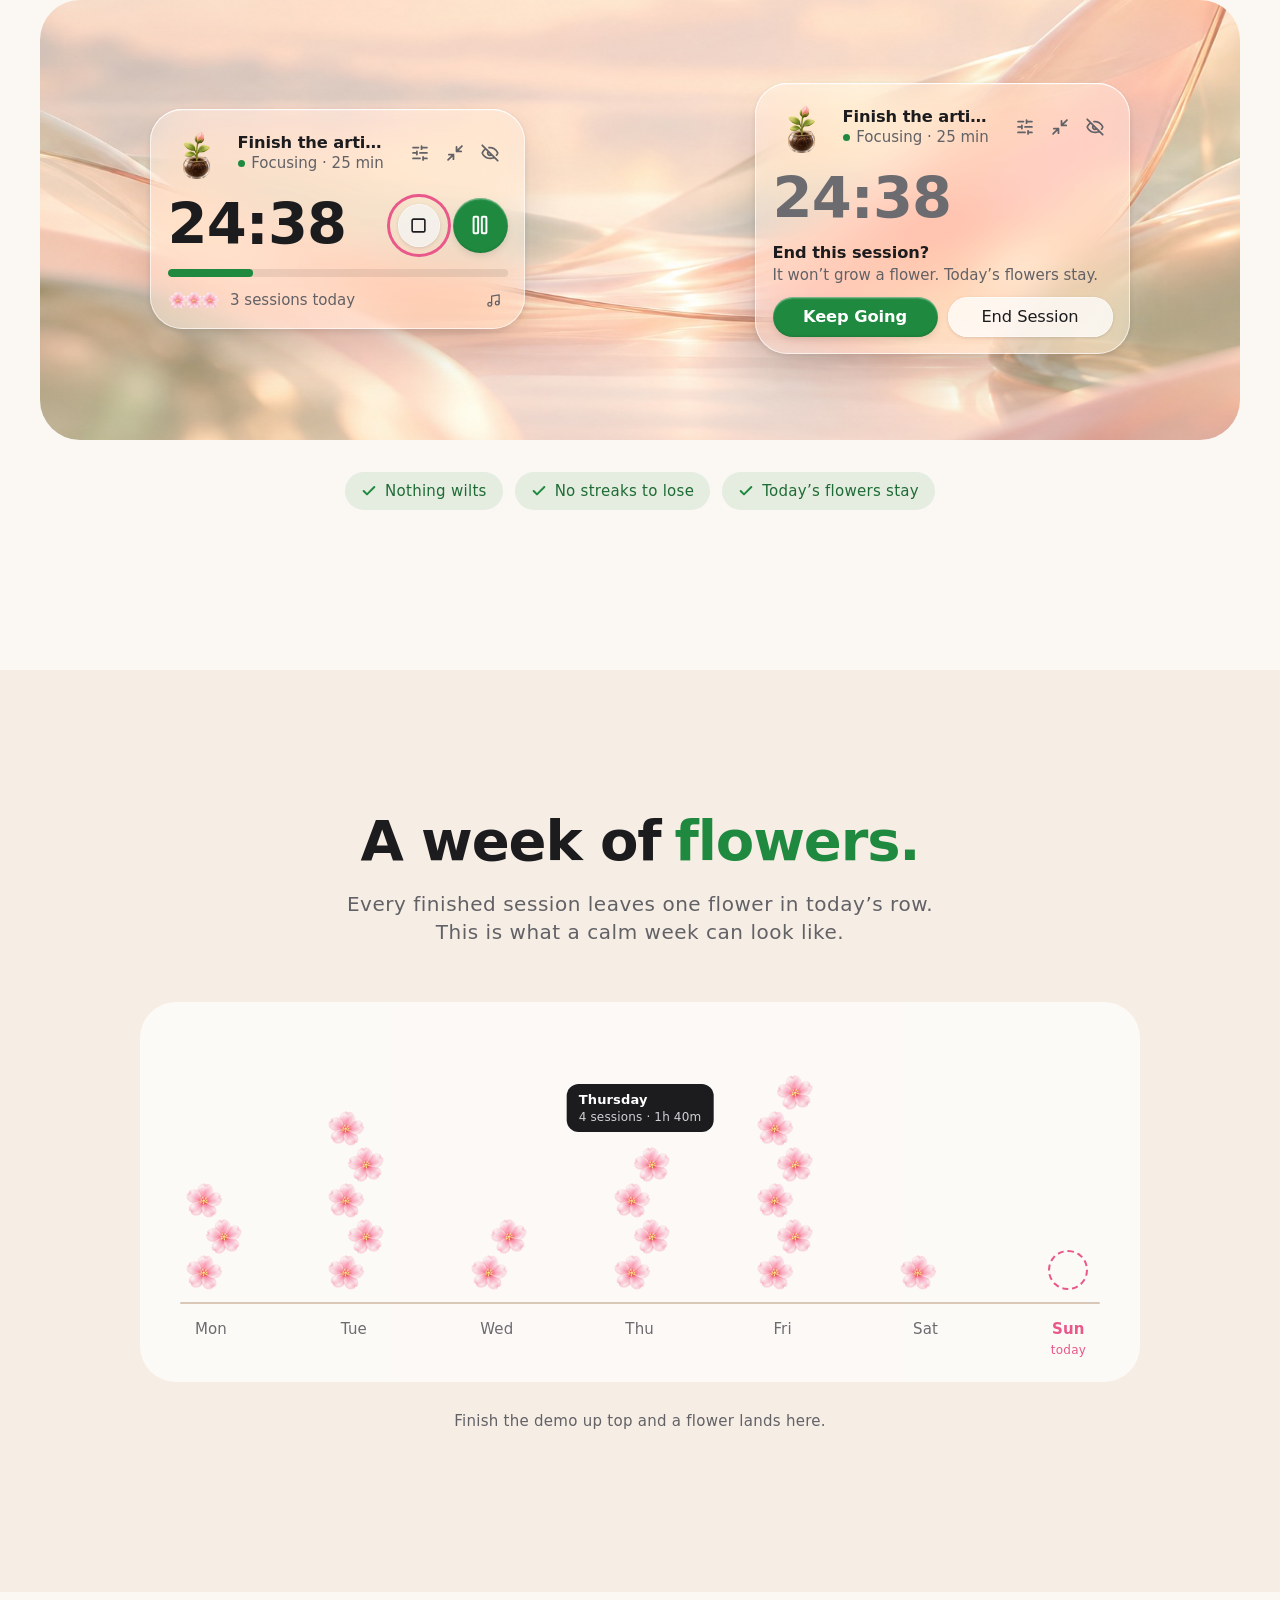
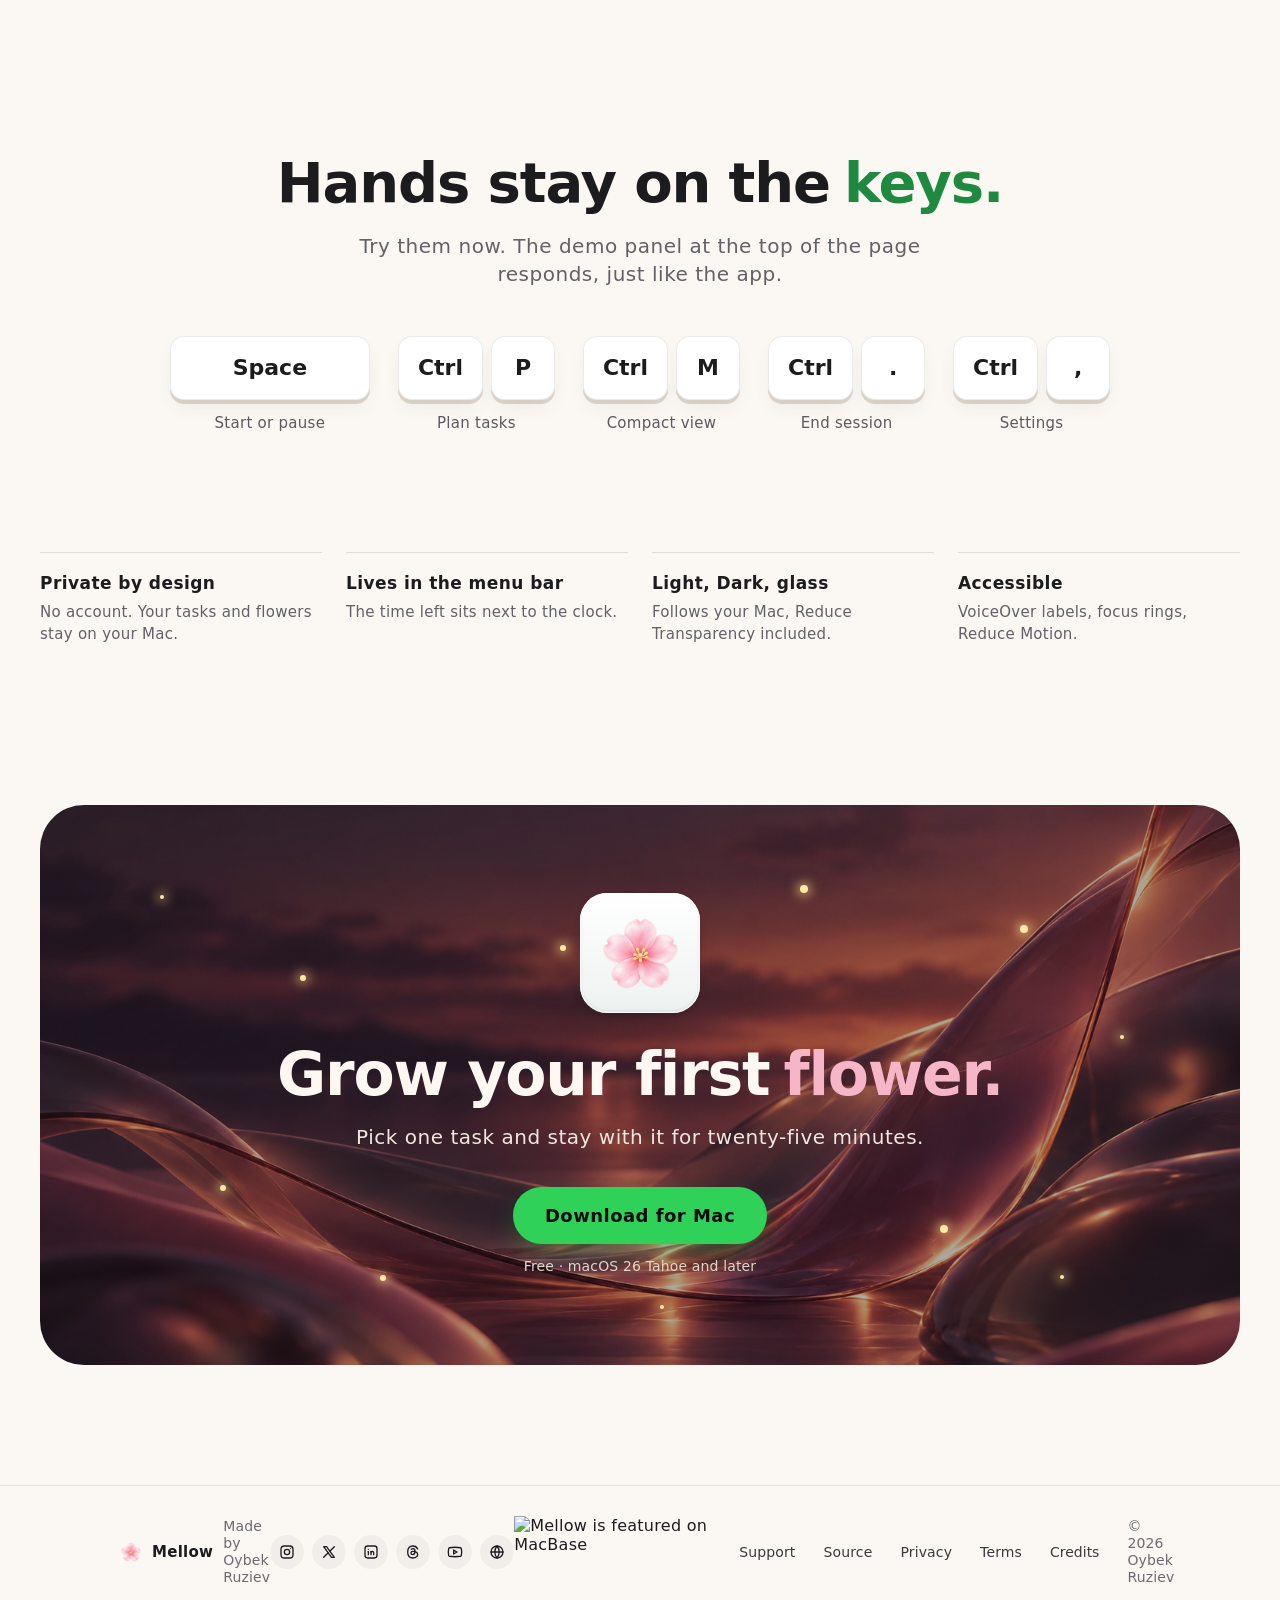
==== commit f795d856: "Add Privacy, Terms and Support pages with a clear ownership statement Co-Authored-By: Claude Opus 5." ====
--- a/website/index.html
+++ b/website/index.html
@@ -576,11 +576,12 @@
     <img src="https://macbase.app/badge/featured-on-macbase.svg" alt="Mellow is featured on MacBase" width="225" height="72" loading="lazy">
   </a>
   <nav class="f-links" aria-label="Footer">
-    <a href="https://github.com/oybekruziev/mellow/issues">Support</a>
+    <a href="/support">Support</a>
     <a href="https://github.com/oybekruziev/mellow" target="_blank" rel="noopener">Source</a>
-    <a href="#facts">Privacy</a>
+    <a href="/privacy">Privacy</a>
+    <a href="/terms">Terms</a>
     <button type="button" popovertarget="credits">Credits</button>
-    <span>© 2026 Mellow</span>
+    <span>© 2026 Oybek Ruziev</span>
   </nav>
   <div class="credits" id="credits" popover>
     <p><strong>Credits</strong></p>
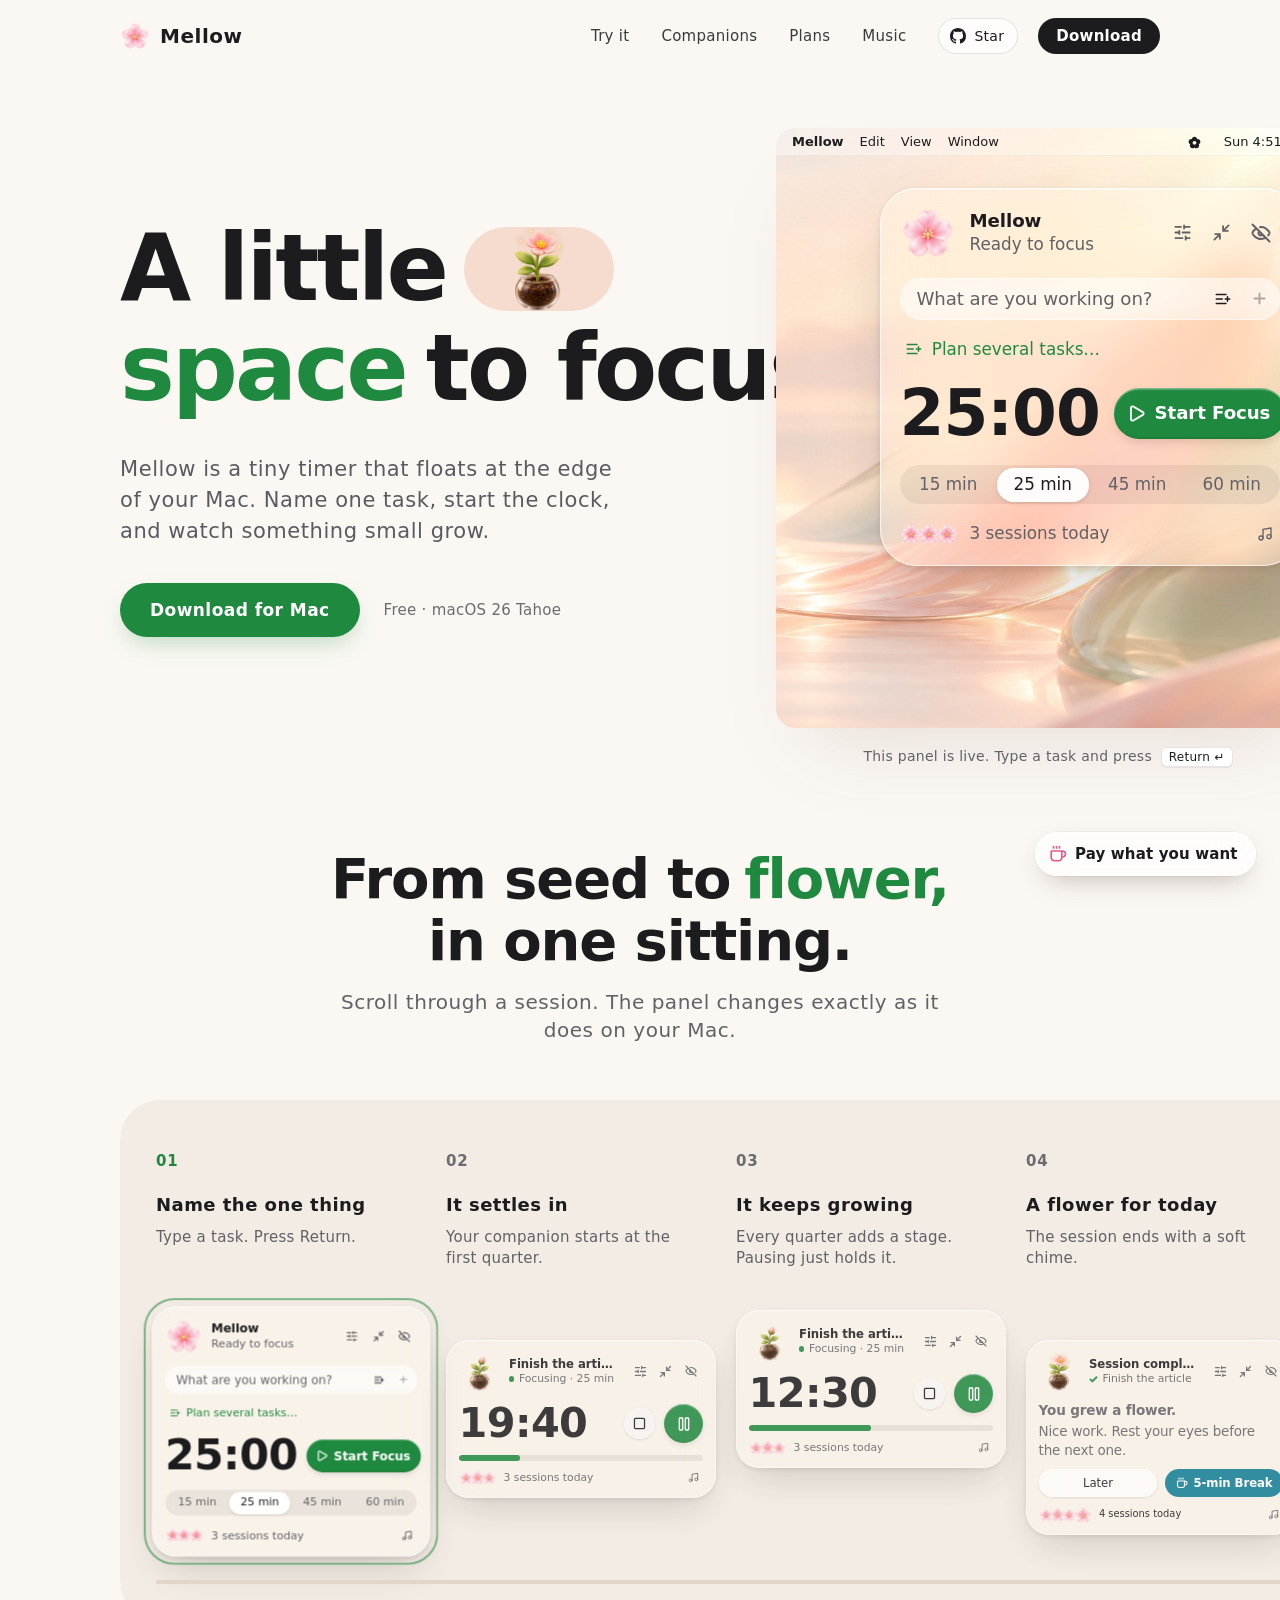
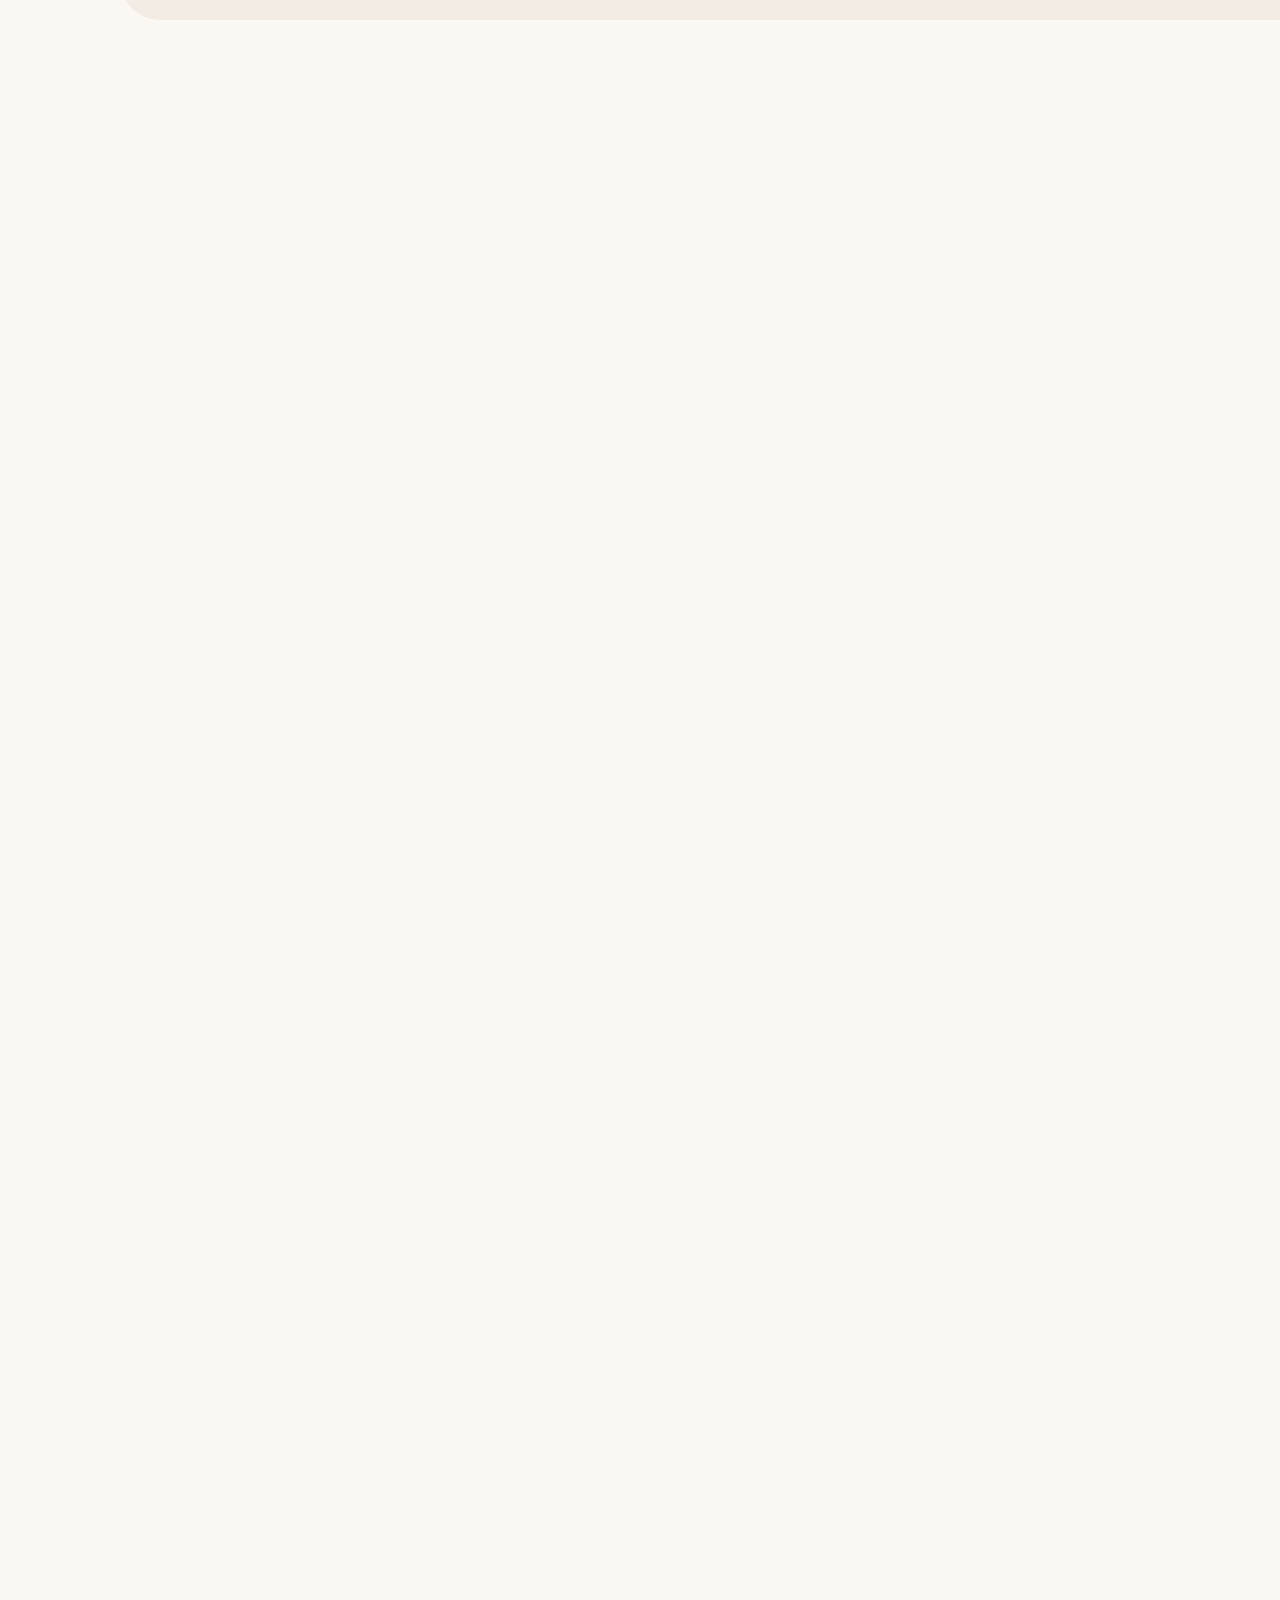
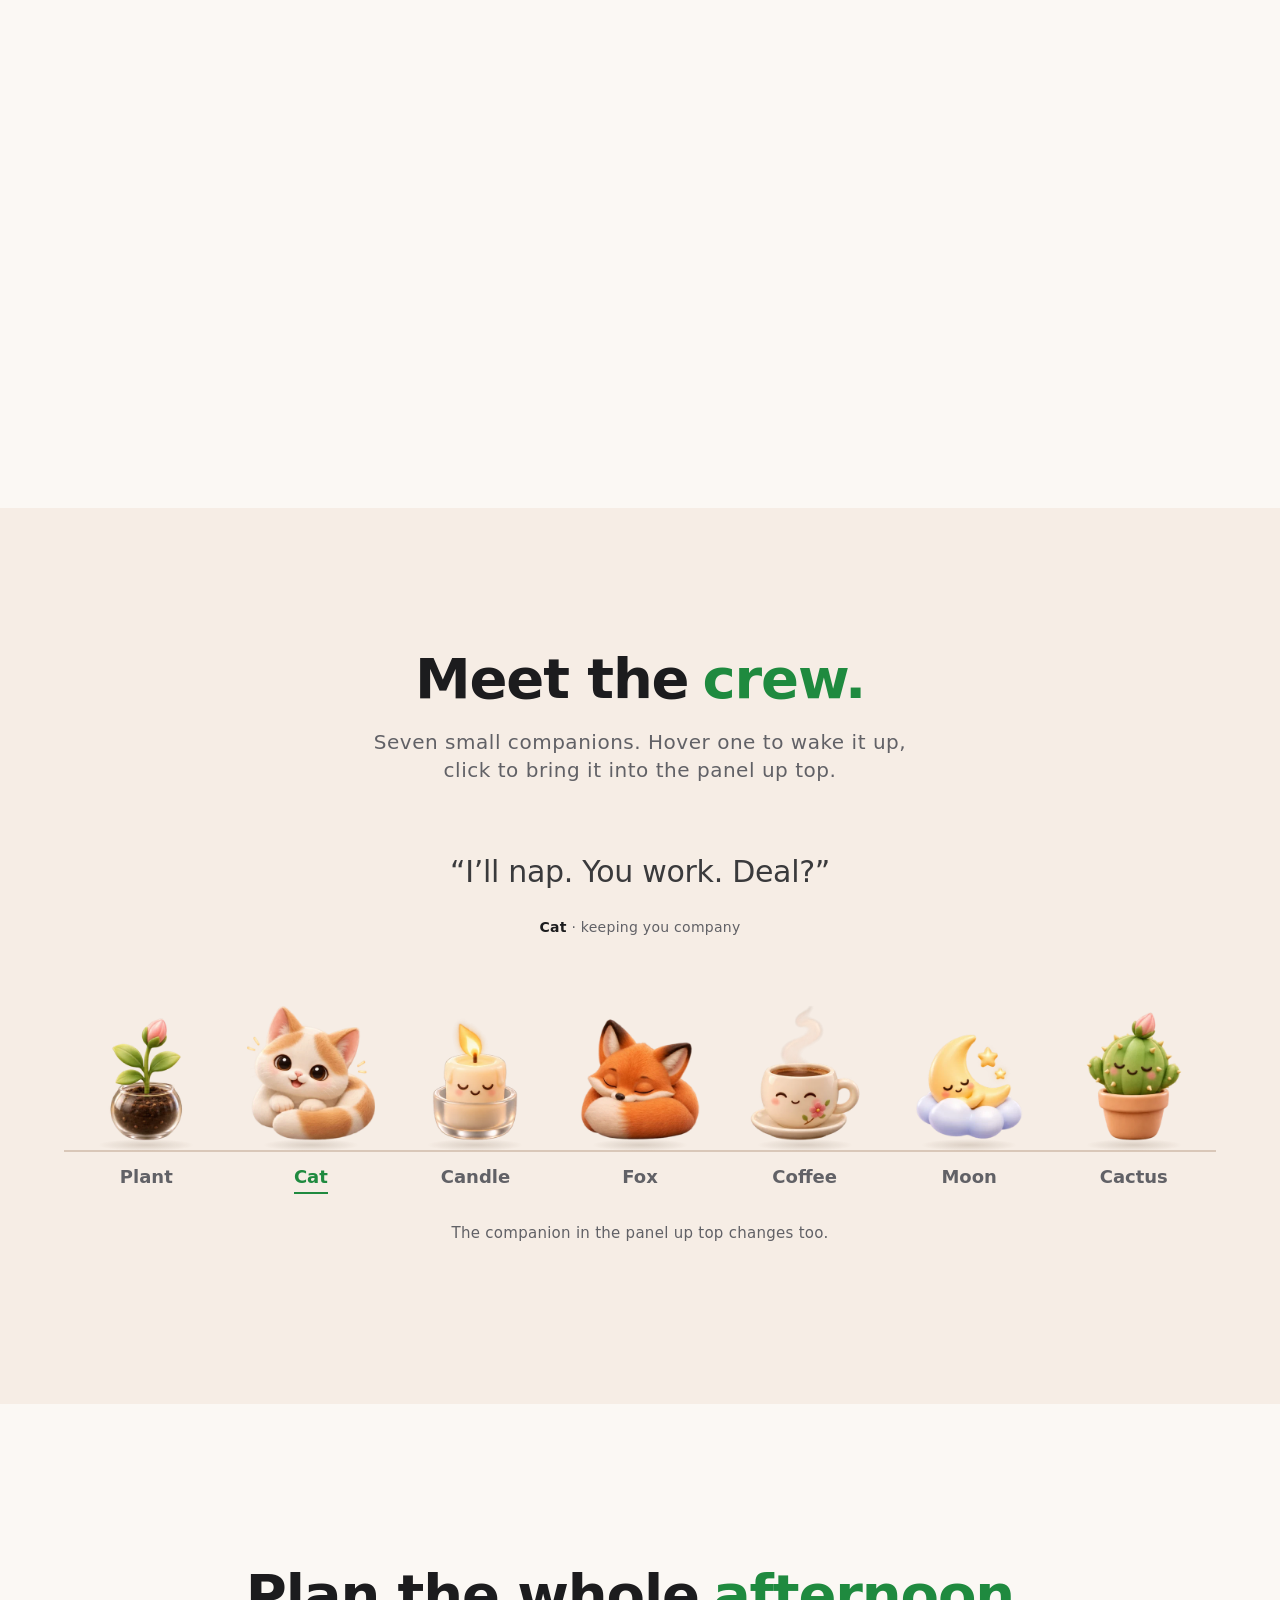
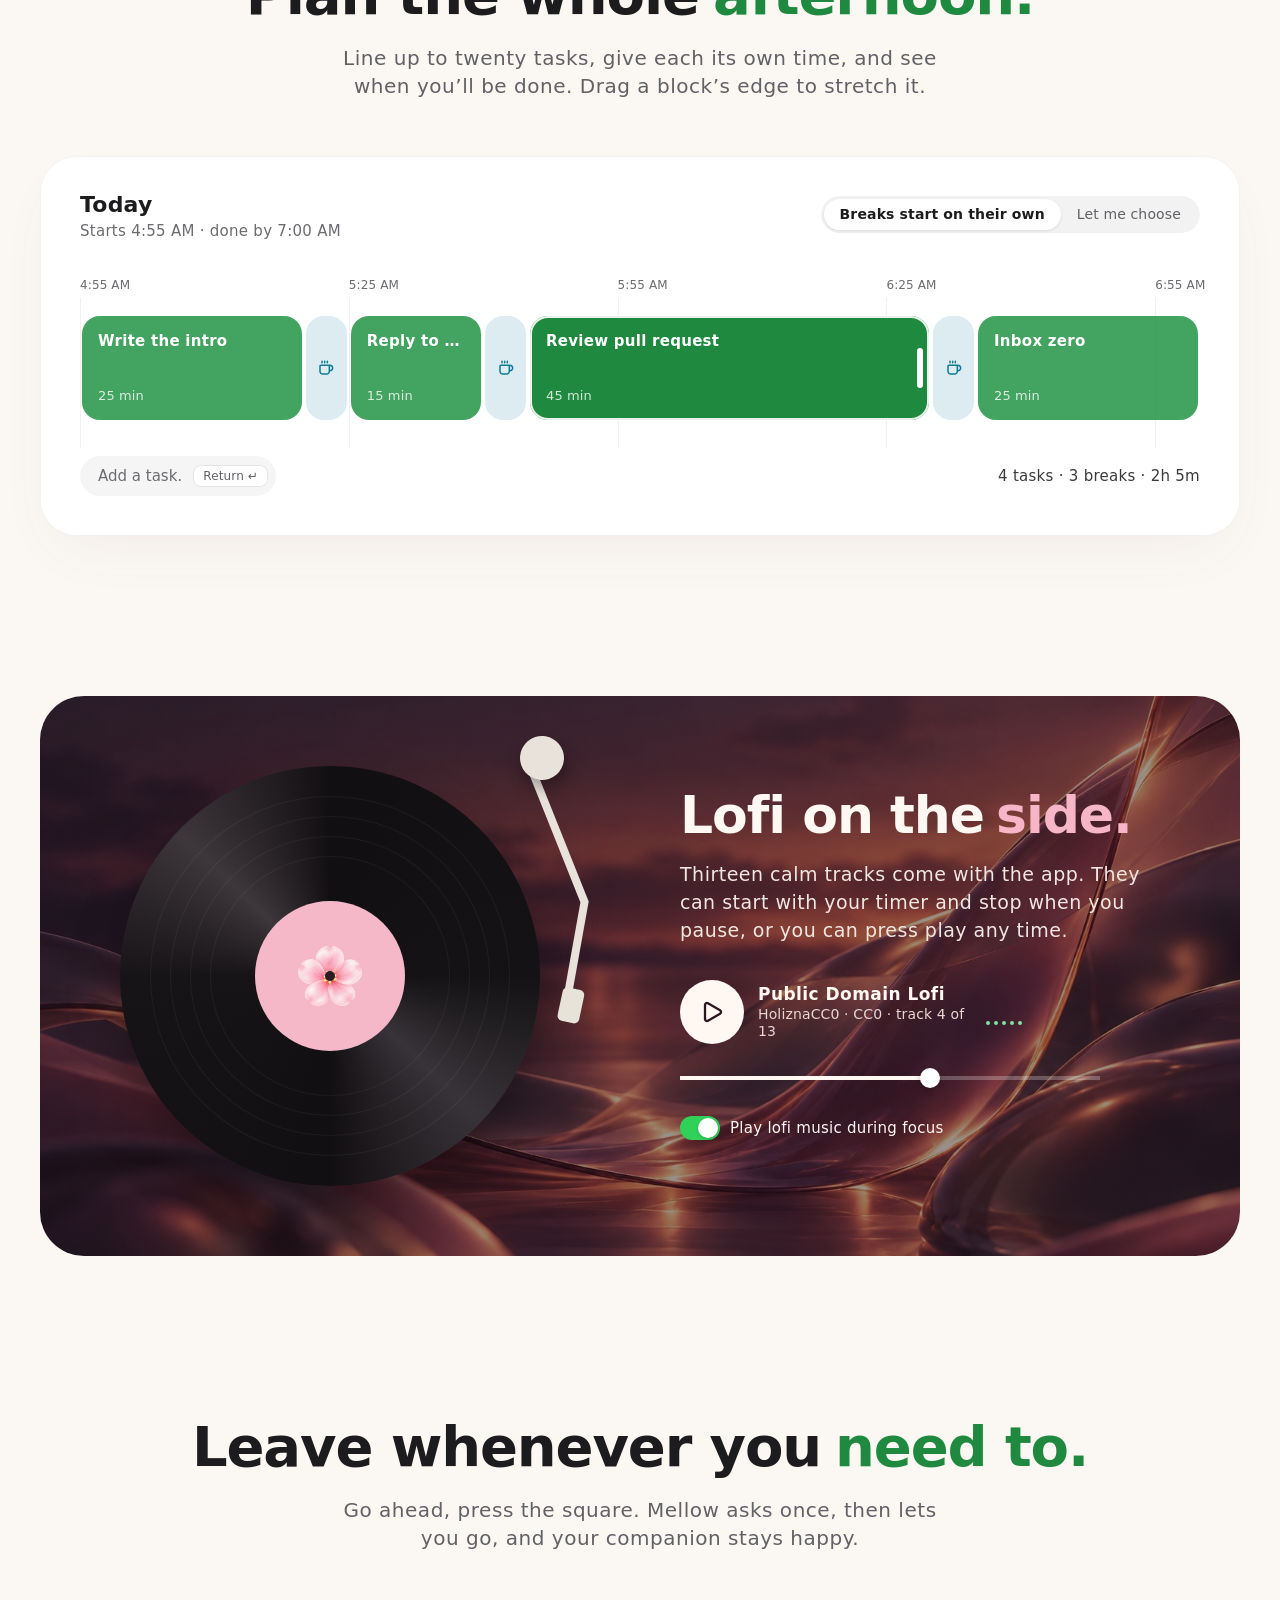
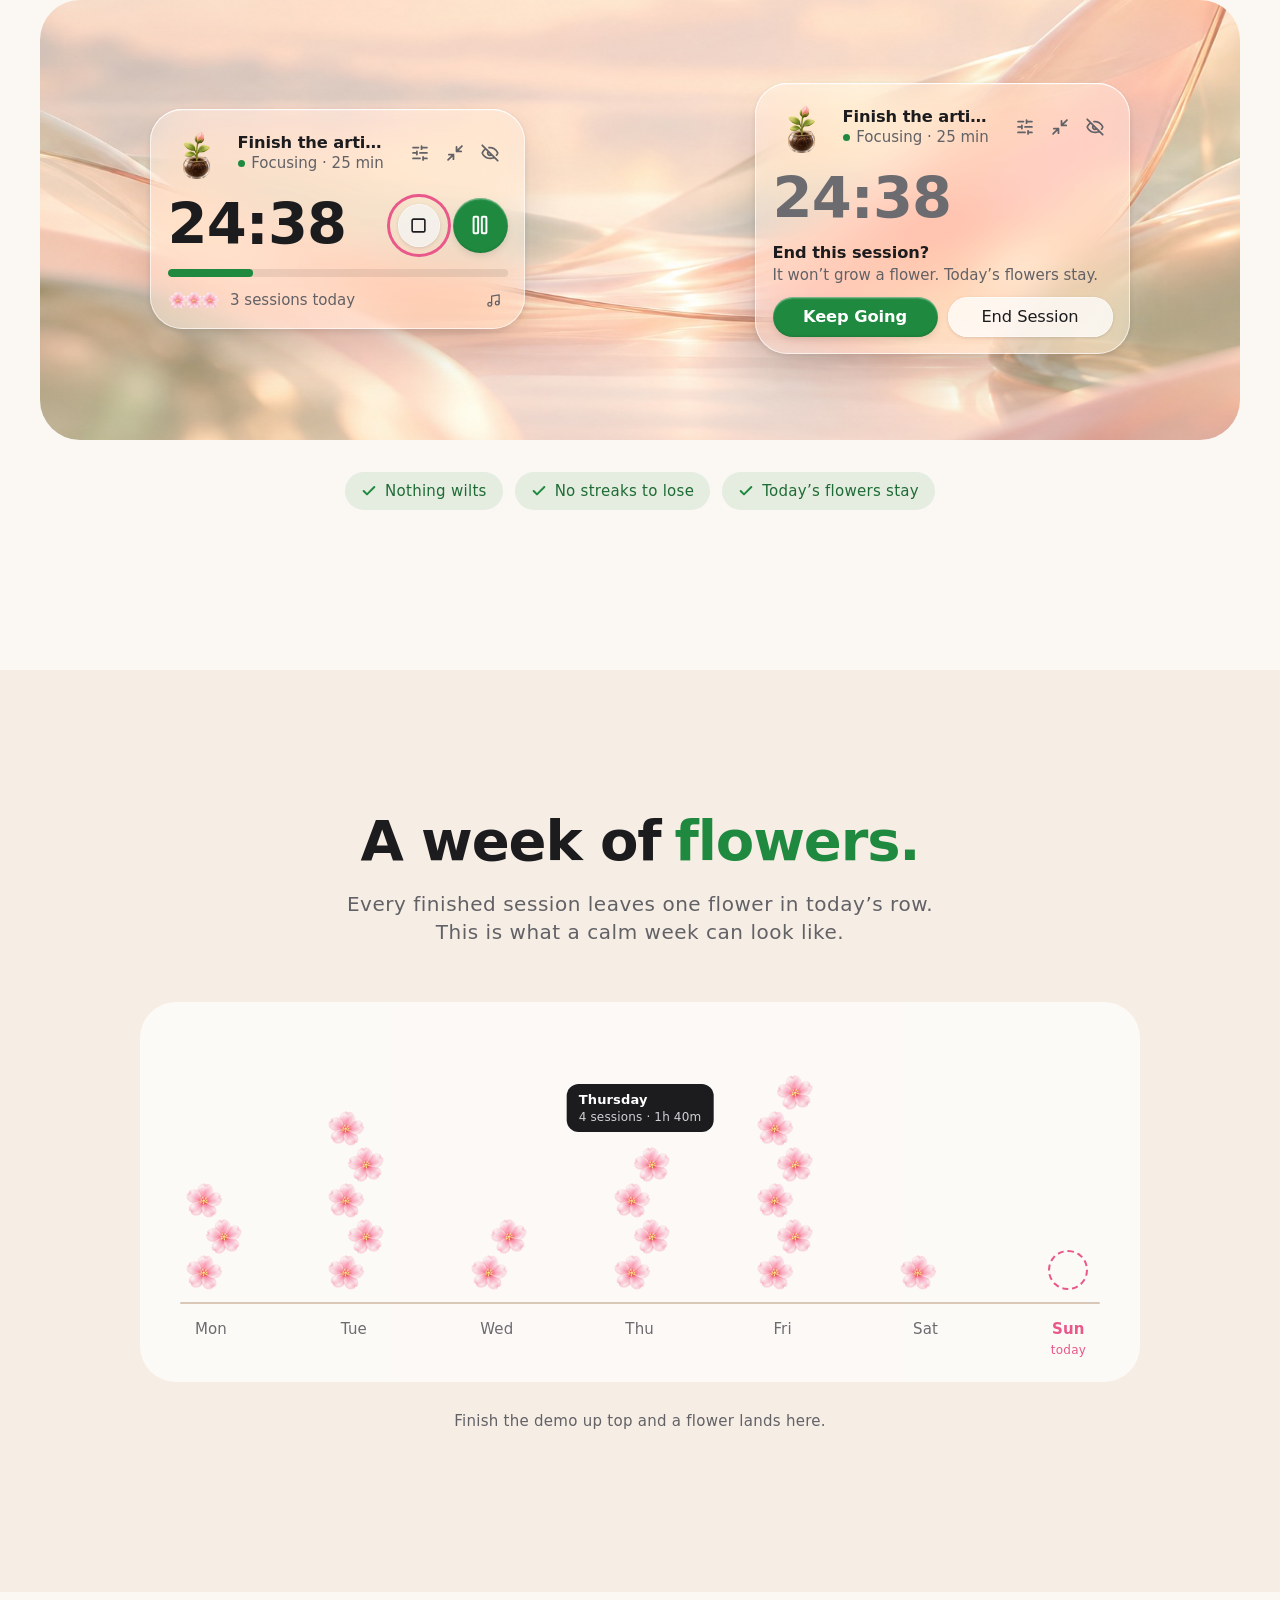
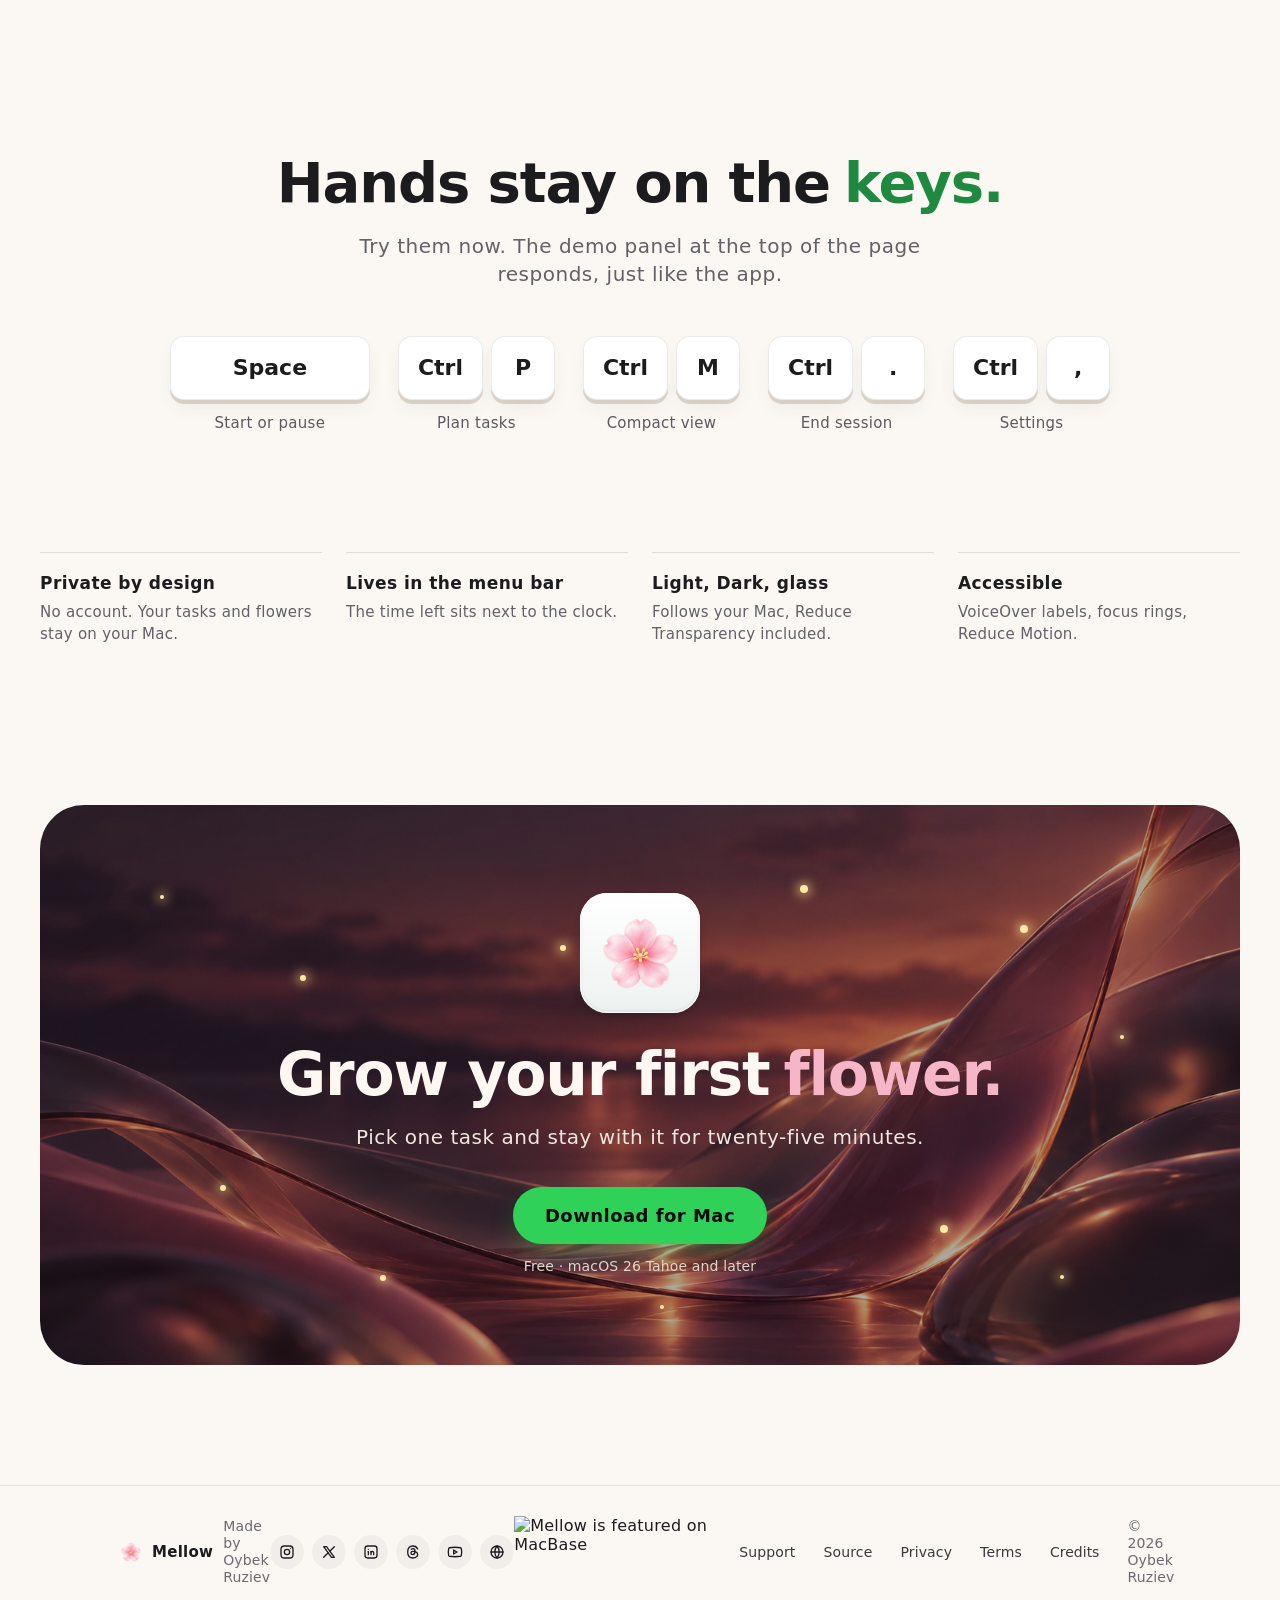
==== commit 5464a0f9: "Add a fixed Pay what you want button linked to the Polar checkout The Polar product (Mellow for Mac," ====
--- a/website/index.html
+++ b/website/index.html
@@ -590,6 +590,10 @@
   </div>
 </footer>
 
+<a class="coffee" href="https://buy.polar.sh/polar_cl_XWn22eSNflrk1rRZHF5spAhSyjj3aFrmjq8P405lbBf" target="_blank" rel="noopener" aria-label="Pay what you want for Mellow (opens Polar checkout)">
+  <i class="ic ic-cup" aria-hidden="true"></i><span>Pay what you want</span>
+</a>
+
 <div class="toast" data-toast role="status" aria-live="polite"></div>
 </body>
 </html>
--- a/website/styles.css
+++ b/website/styles.css
@@ -1156,3 +1156,46 @@
   .gh-label { display: none; }
   .gh-count { padding-left: 0; border-left: 0; }
 }
+
+/* ---------- Pay what you want (fixed, Polar checkout) ---------- */
+
+.coffee {
+  position: fixed;
+  right: max(24px, env(safe-area-inset-right));
+  bottom: max(24px, env(safe-area-inset-bottom));
+  z-index: 90;
+  display: inline-flex;
+  align-items: center;
+  gap: 8px;
+  height: 44px;
+  padding: 0 18px 0 14px;
+  border-radius: 999px;
+  background: rgba(255, 255, 255, .72);
+  -webkit-backdrop-filter: blur(20px) saturate(1.6);
+  backdrop-filter: blur(20px) saturate(1.6);
+  box-shadow: inset 0 0 0 .5px rgba(255, 255, 255, .8), 0 0 0 .5px rgba(0, 0, 0, .08), 0 10px 28px -10px rgba(60, 30, 20, .35);
+  color: var(--ink);
+  font-size: 15px;
+  font-weight: 590;
+  letter-spacing: .01em;
+  text-decoration: none;
+  animation: coffee-in .6s var(--spring) 1.2s both;
+  transition: transform .2s var(--ease), background-color .2s var(--ease), opacity 1.2s var(--ease);
+}
+.coffee .ic { width: 18px; height: 18px; color: var(--pink); transition: transform .3s var(--spring); }
+.coffee:hover { background: rgba(255, 255, 255, .92); transform: translateY(-2px); }
+.coffee:hover .ic { transform: rotate(-12deg); }
+.coffee:active { transform: translateY(0) scale(.97); }
+.coffee:focus-visible { outline: 2px solid var(--green); outline-offset: 3px; }
+body.focus-mode .coffee { opacity: .55; }
+@keyframes coffee-in { from { opacity: 0; transform: translateY(16px) scale(.96); } }
+@media (prefers-reduced-motion: reduce) {
+  .coffee { animation: none; }
+  .coffee:hover, .coffee:hover .ic { transform: none; }
+}
+/* Keep the footer's last row clear of the button. */
+.footer { padding-bottom: 96px; }
+@media (max-width: 767px) {
+  .coffee { right: max(16px, env(safe-area-inset-right)); bottom: max(16px, env(safe-area-inset-bottom)); height: 40px; padding: 0 14px 0 12px; font-size: 14px; }
+  .footer { padding-bottom: 88px; }
+}
